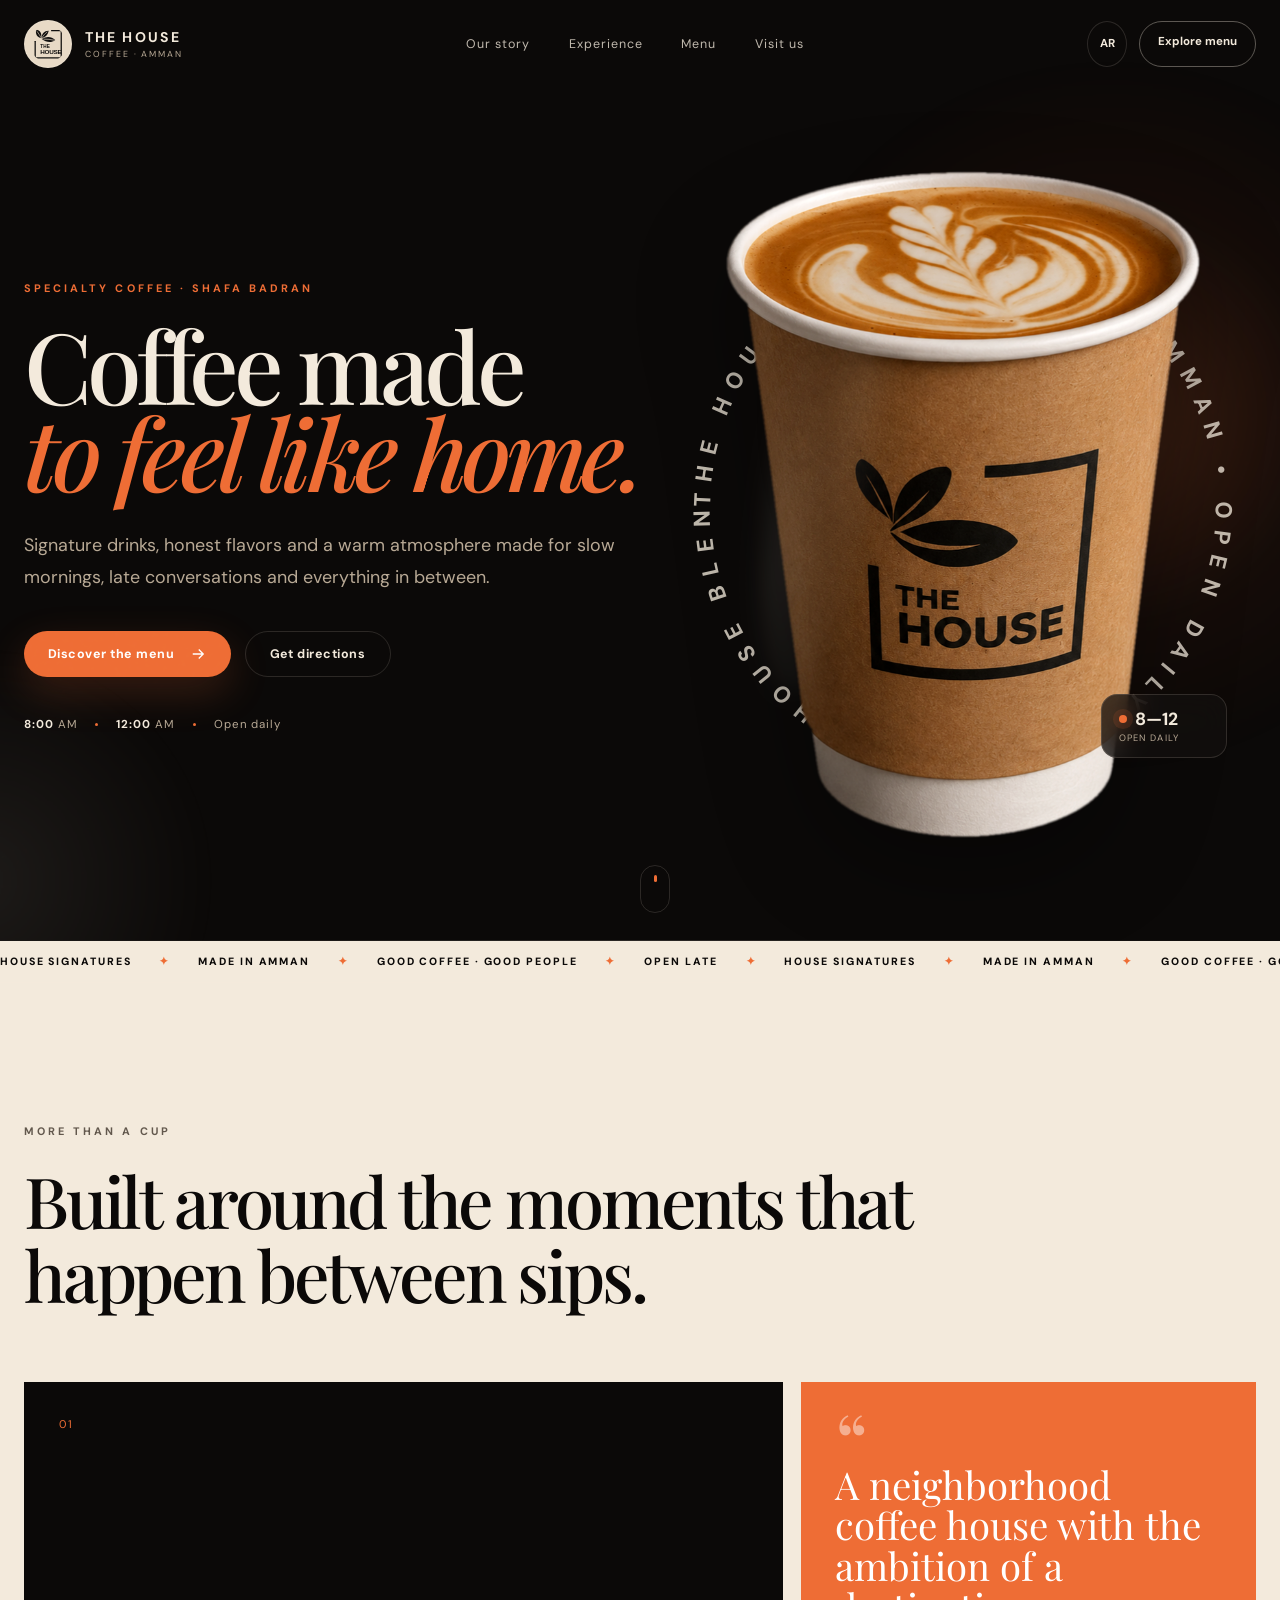
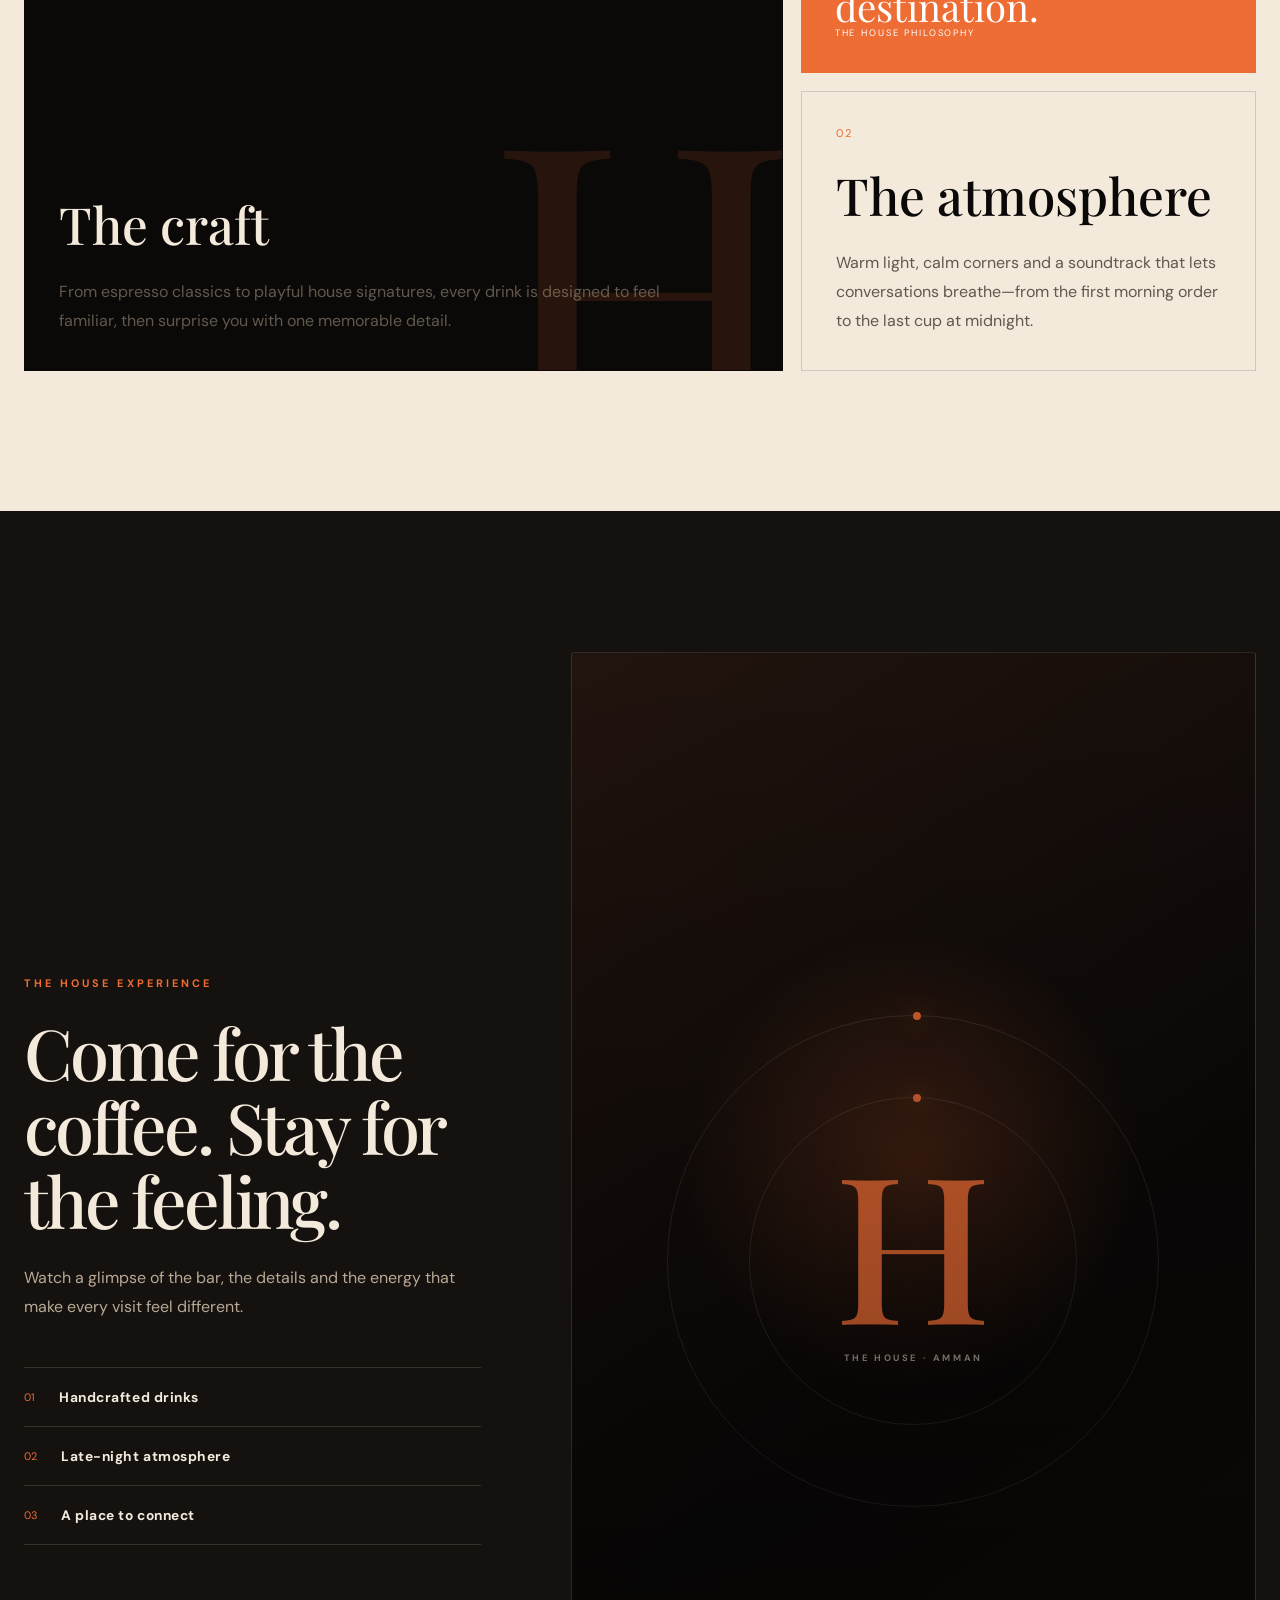
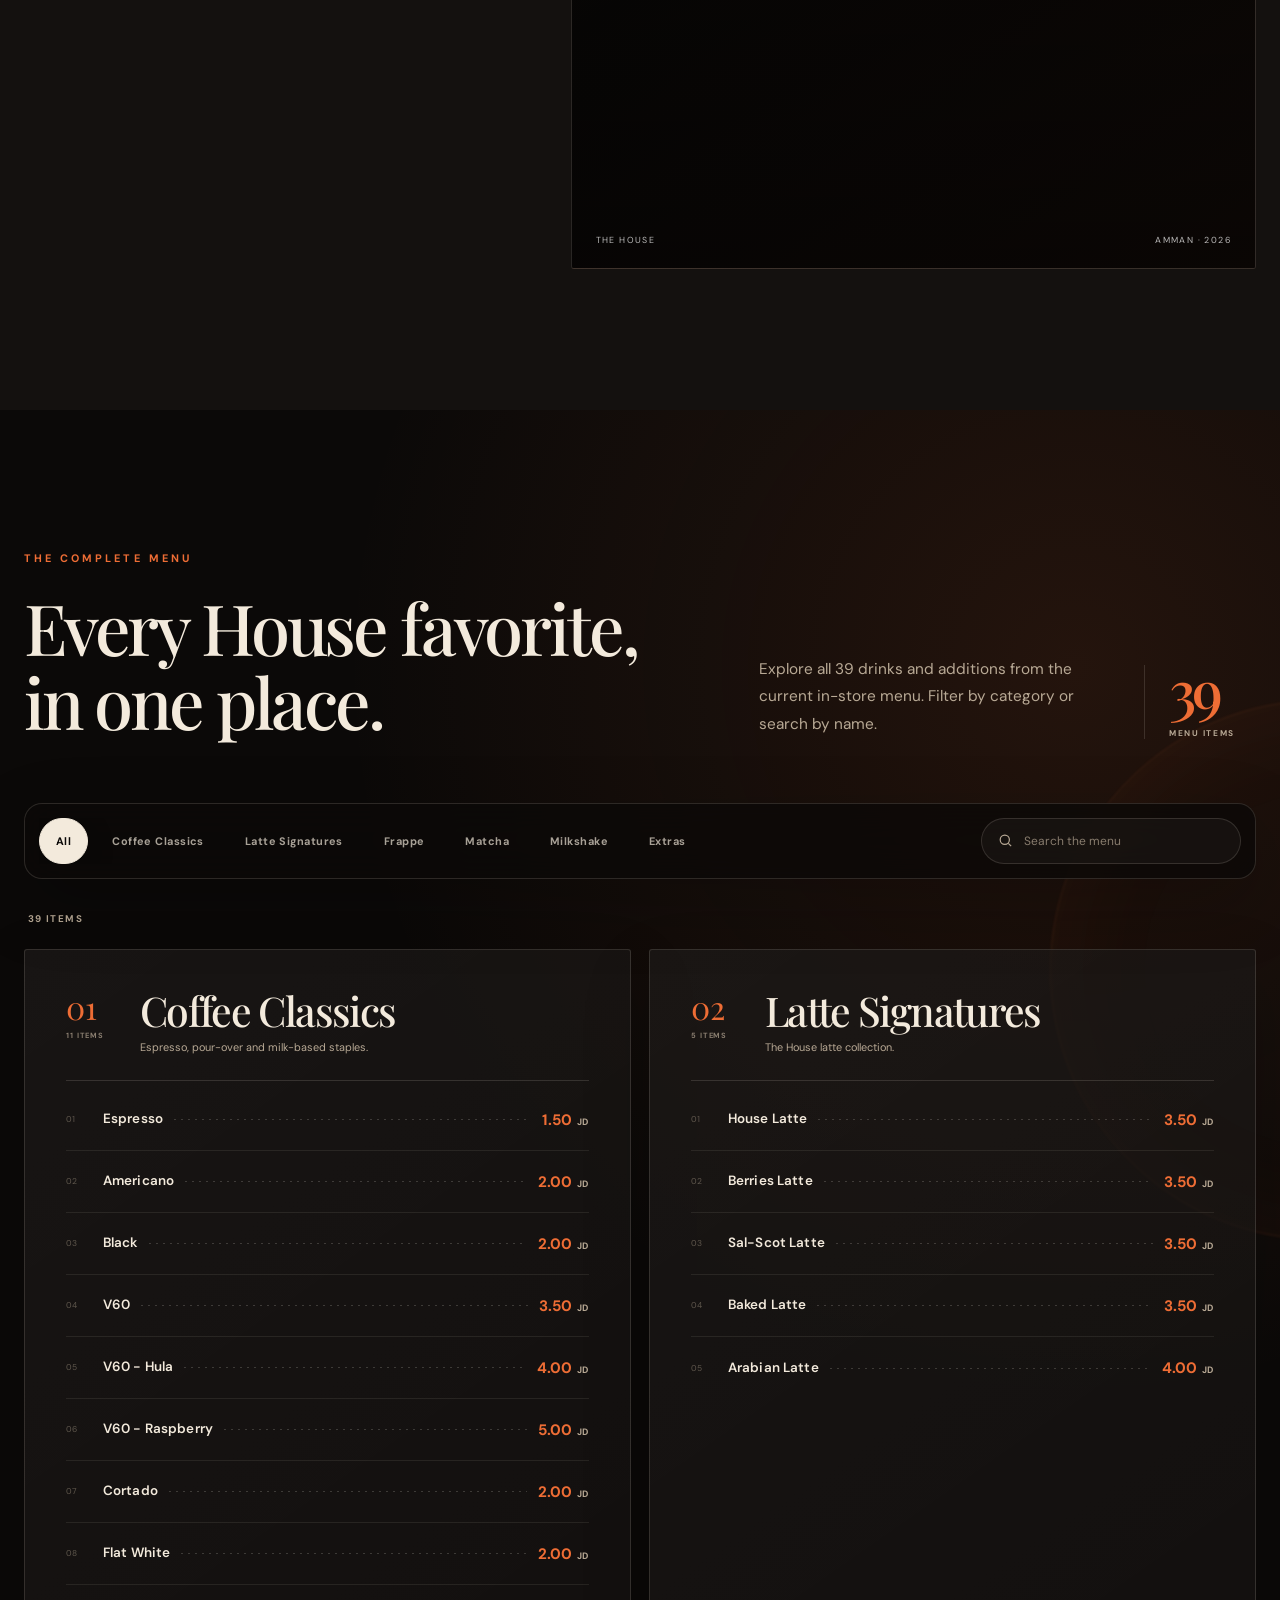
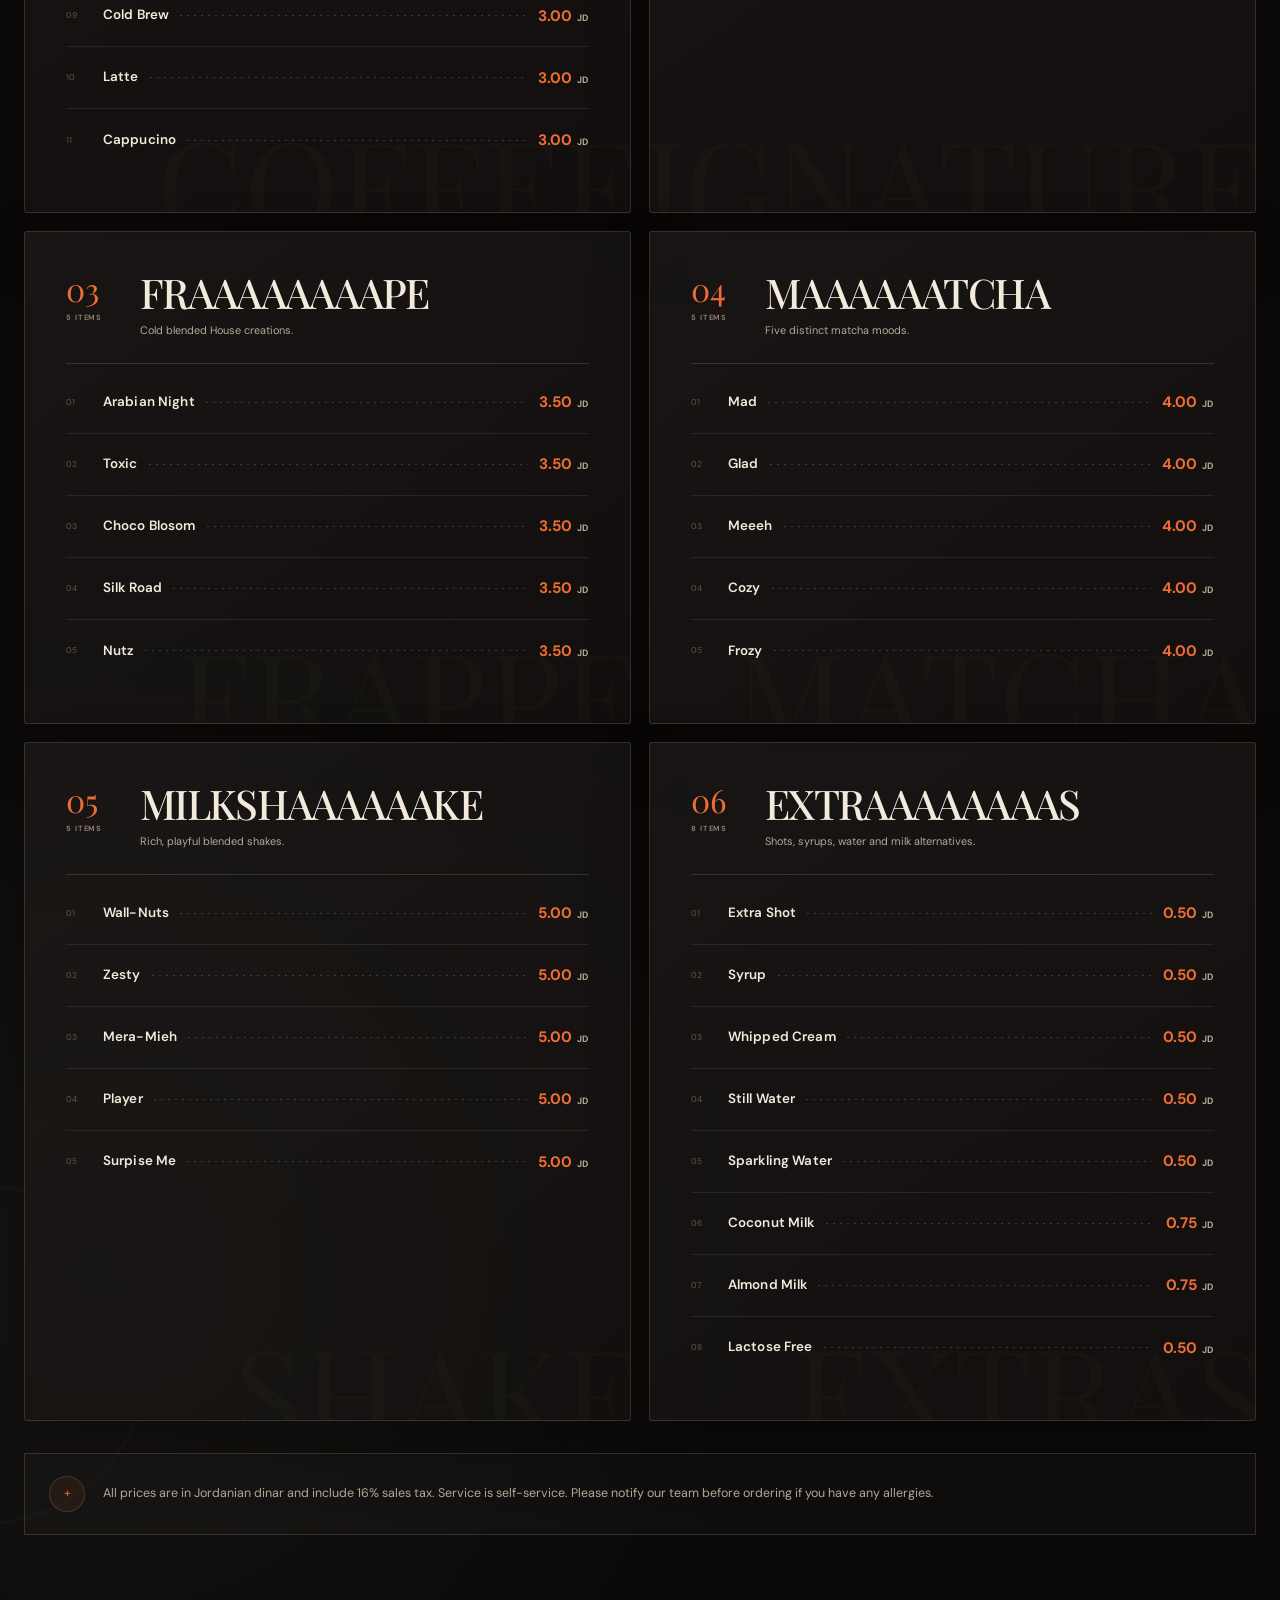
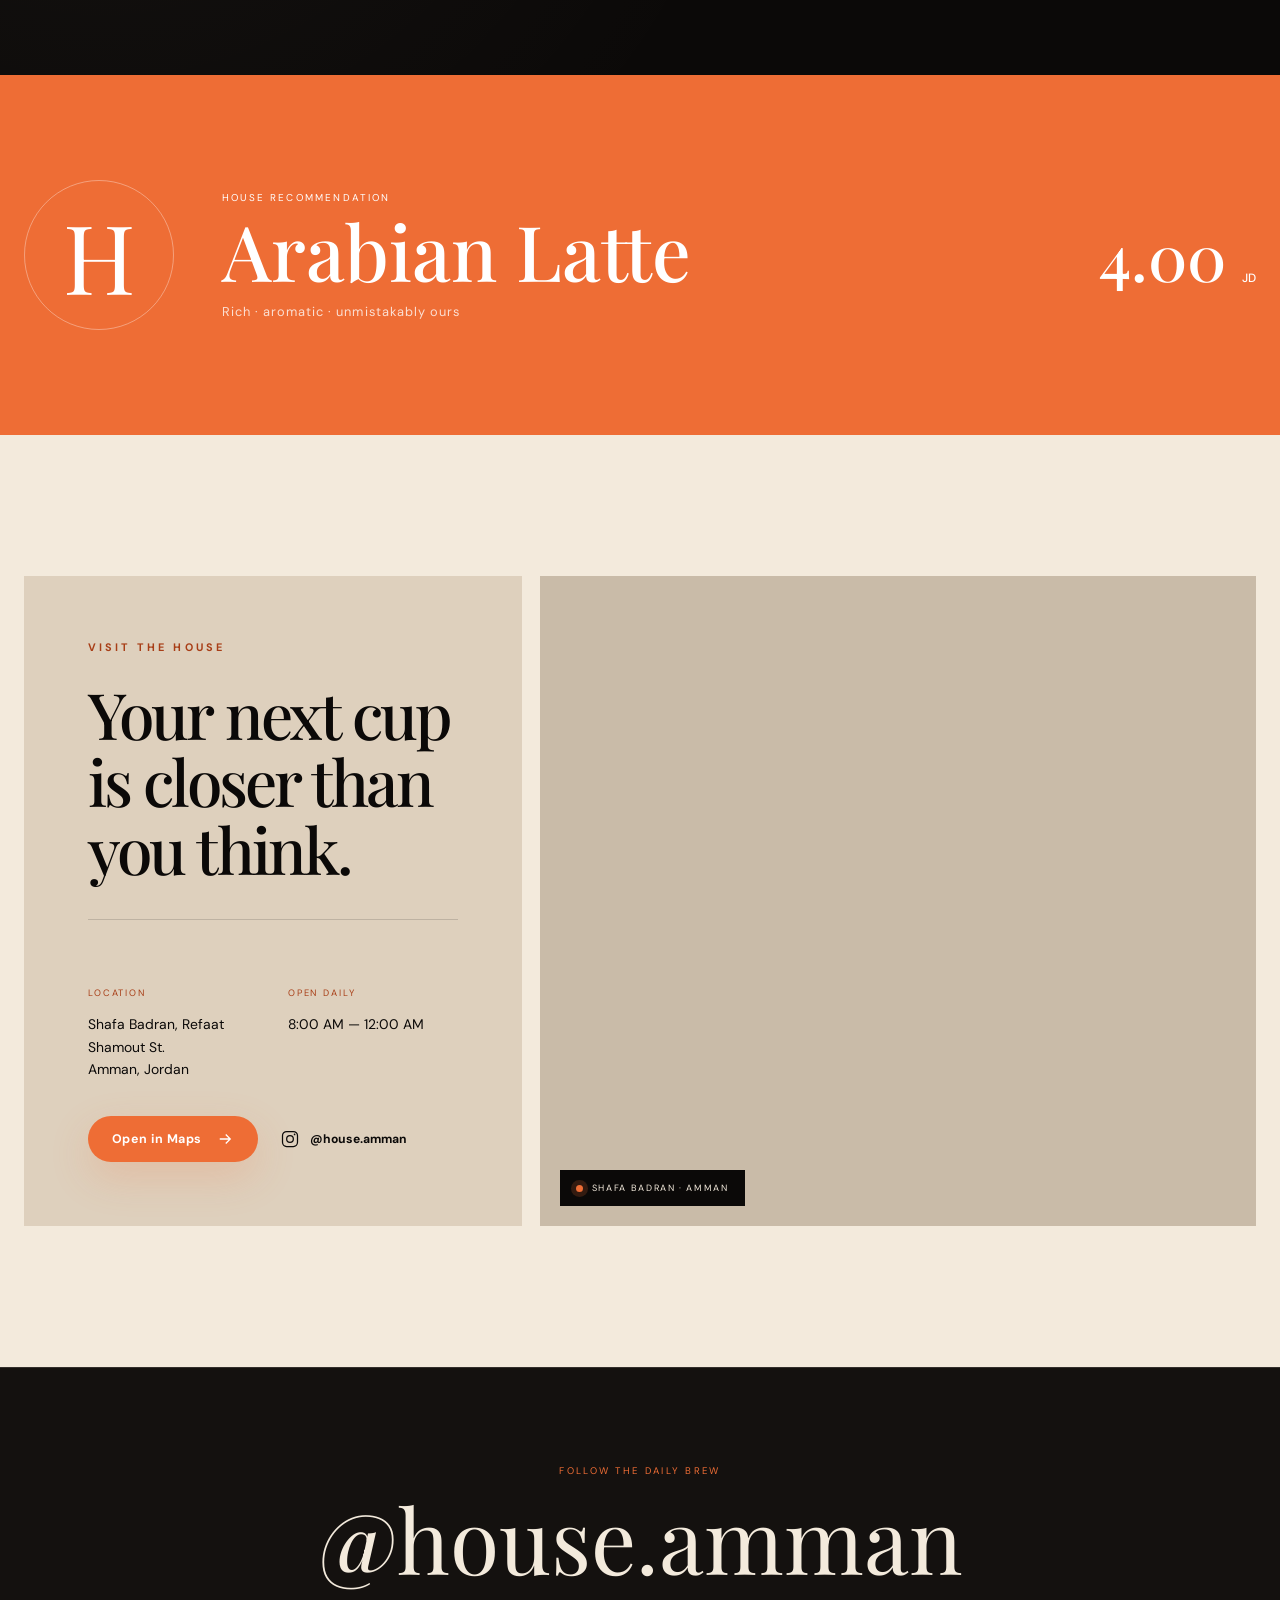
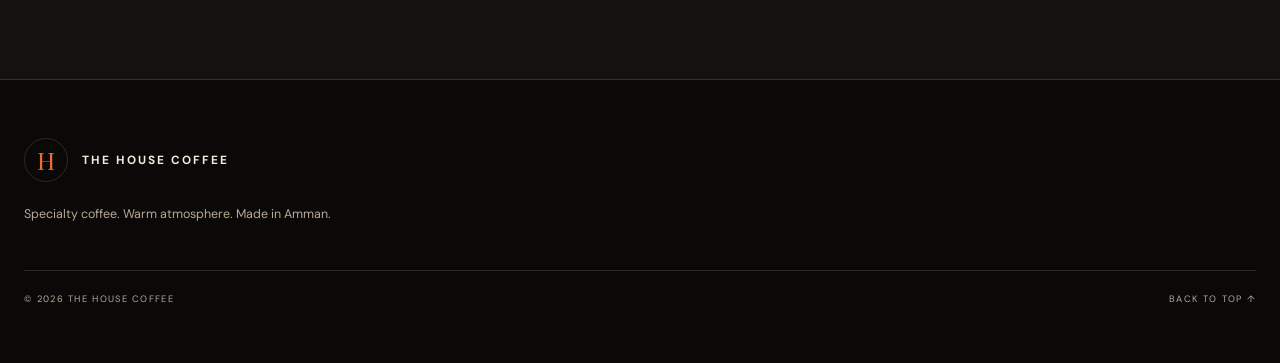
==== index.html @ 608b121e "Add files via upload" ====
<!doctype html>
<html lang="en" dir="ltr">
<head>
  <meta charset="utf-8" />
  <meta name="viewport" content="width=device-width, initial-scale=1, viewport-fit=cover" />
  <meta name="theme-color" content="#0b0908" />
  <meta name="description" content="The House Coffee — specialty coffee, signature drinks and a warm late-night atmosphere in Shafa Badran, Amman." />
  <meta property="og:title" content="The House Coffee | Amman" />
  <meta property="og:description" content="A specialty coffee experience built around taste, atmosphere and detail." />
  <meta property="og:type" content="restaurant" />
  <title>The House Coffee — Amman</title>

  <link rel="preconnect" href="https://fonts.googleapis.com" />
  <link rel="preconnect" href="https://fonts.gstatic.com" crossorigin />
  <link href="https://fonts.googleapis.com/css2?family=DM+Sans:wght@400;500;600;700&family=Playfair+Display:ital,wght@0,500;0,600;1,500&family=Tajawal:wght@400;500;700;800&display=swap" rel="stylesheet" />
  <link rel="stylesheet" href="style.css" />

  <script type="application/ld+json">
  {
    "@context": "https://schema.org",
    "@type": "CafeOrCoffeeShop",
    "name": "The House Coffee",
    "address": {
      "@type": "PostalAddress",
      "streetAddress": "Refaat Shamout St., Shafa Badran",
      "addressLocality": "Amman",
      "addressCountry": "JO"
    },
    "openingHours": "Mo-Su 08:00-00:00",
    "sameAs": ["https://www.instagram.com/house.amman/"]
  }
  </script>
</head>
<body>
  <a class="skip-link" href="#main-content" data-en="Skip to content" data-ar="انتقل إلى المحتوى">Skip to content</a>
  <div class="noise" aria-hidden="true"></div>
  <div class="cursor-glow" aria-hidden="true"></div>
  <div class="scroll-progress" aria-hidden="true"><span></span></div>

  <div class="preloader" aria-hidden="true">
    <div class="preloader-mark">H</div>
    <p>BREWING THE EXPERIENCE</p>
  </div>

  <header class="site-header" id="site-header">
    <a class="brand" href="#home" aria-label="The House Coffee home">
      <img src="assets/house-logo-clean.svg" alt="The House Coffee logo" width="52" height="52" />
      <span>
        <strong>THE HOUSE</strong>
        <small>COFFEE · AMMAN</small>
      </span>
    </a>

    <button class="menu-toggle" type="button" aria-label="Open navigation" aria-expanded="false">
      <span></span><span></span>
    </button>

    <nav class="site-nav" aria-label="Primary navigation">
      <a href="#story" data-en="Our story" data-ar="قصتنا">Our story</a>
      <a href="#experience" data-en="Experience" data-ar="الأجواء">Experience</a>
      <a href="#menu" data-en="Menu" data-ar="المنيو">Menu</a>
      <a href="#visit" data-en="Visit us" data-ar="زورونا">Visit us</a>
    </nav>

    <div class="header-actions">
      <button class="lang-toggle" type="button" aria-label="Switch language">AR</button>
      <a class="nav-cta" href="#menu" data-en="Explore menu" data-ar="استكشف المنيو">Explore menu</a>
    </div>
  </header>

  <main id="main-content">
    <section class="hero" id="home">
      <div class="hero-ambient hero-ambient-one"></div>
      <div class="hero-ambient hero-ambient-two"></div>

      <div class="hero-copy reveal">
        <p class="eyebrow" data-en="SPECIALTY COFFEE · SHAFA BADRAN" data-ar="قهوة مختصة · شفا بدران">SPECIALTY COFFEE · SHAFA BADRAN</p>
        <h1>
          <span data-en="Coffee made" data-ar="قهوة مصنوعة">Coffee made</span>
          <em data-en="to feel like home." data-ar="لتشعرك أنك في بيتك.">to feel like home.</em>
        </h1>
        <p class="hero-lead" data-en="Signature drinks, honest flavors and a warm atmosphere made for slow mornings, late conversations and everything in between." data-ar="مشروبات مميزة، نكهات صادقة وأجواء دافئة لصباح هادئ، وسهرات طويلة، وكل اللحظات بينهما.">
          Signature drinks, honest flavors and a warm atmosphere made for slow mornings, late conversations and everything in between.
        </p>
        <div class="hero-actions">
          <a class="button button-primary" href="#menu">
            <span data-en="Discover the menu" data-ar="اكتشف المنيو">Discover the menu</span>
            <svg viewBox="0 0 24 24" aria-hidden="true"><path d="M5 12h14M13 6l6 6-6 6"/></svg>
          </a>
          <a class="button button-ghost" href="#visit" data-en="Get directions" data-ar="اعرف الطريق">Get directions</a>
        </div>
        <div class="hero-meta">
          <span><b>8:00</b> AM</span>
          <i></i>
          <span><b>12:00</b> AM</span>
          <i></i>
          <span data-en="Open daily" data-ar="مفتوح يومياً">Open daily</span>
        </div>
      </div>

      <div class="hero-art reveal" aria-label="Animated realistic branded takeaway coffee cup">
        <div class="orbit-copy orbit-copy-outer" aria-hidden="true">
          <svg viewBox="0 0 100 100" role="presentation" focusable="false">
            <defs>
              <path id="heroOrbitOuterPath" d="M50,50 m-46,0 a46,46 0 1,1 92,0 a46,46 0 1,1 -92,0" />
            </defs>
            <text>
              <textPath href="#heroOrbitOuterPath" startOffset="0%">THE HOUSE • HOUSE BLEND • AMMAN • OPEN DAILY • THE HOUSE • HOUSE BLEND • AMMAN • OPEN DAILY • </textPath>
            </text>
          </svg>
        </div>
        <div class="orbit-copy orbit-copy-inner" aria-hidden="true">
          <svg viewBox="0 0 100 100" role="presentation" focusable="false">
            <defs>
              <path id="heroOrbitInnerPath" d="M50,50 m-34,0 a34,34 0 1,1 68,0 a34,34 0 1,1 -68,0" />
            </defs>
            <text>
              <textPath href="#heroOrbitInnerPath" startOffset="0%">SPECIALTY COFFEE • THE HOUSE • SHAFA BADRAN • SPECIALTY COFFEE • THE HOUSE • SHAFA BADRAN • </textPath>
            </text>
          </svg>
        </div>

        <div class="cup-stage" data-cup-stage>
          <div class="cup-float">
            <div class="cup-tilt">
              <div class="cup-photo-wrap">
                <img class="house-cup-photo" src="assets/hero-realistic-cup-transparent.png" alt="The House branded takeaway coffee cup with real latte art" width="738" height="1015" />
              </div>
              <span class="cup-glint" aria-hidden="true"></span>
            </div>
          </div>

          <div class="steam steam-one"></div>
          <div class="steam steam-two"></div>
          <div class="steam steam-three"></div>
        </div>

        <div class="rating-pill"><span>●</span><b>8—12</b><small data-en="OPEN DAILY" data-ar="مفتوح يومياً">OPEN DAILY</small></div>
      </div>

      <a class="scroll-cue" href="#story" aria-label="Scroll to our story"><span></span></a>
    </section>

    <section class="brand-strip" aria-label="Brand values">
      <div class="marquee">
        <span>HOUSE SIGNATURES</span><i>✦</i><span>MADE IN AMMAN</span><i>✦</i><span>GOOD COFFEE · GOOD PEOPLE</span><i>✦</i><span>OPEN LATE</span><i>✦</i>
        <span>HOUSE SIGNATURES</span><i>✦</i><span>MADE IN AMMAN</span><i>✦</i><span>GOOD COFFEE · GOOD PEOPLE</span><i>✦</i><span>OPEN LATE</span><i>✦</i>
      </div>
    </section>

    <section class="story section" id="story">
      <div class="section-heading reveal">
        <p class="eyebrow" data-en="MORE THAN A CUP" data-ar="أكثر من مجرد كوب">MORE THAN A CUP</p>
        <h2 data-en="Built around the moments that happen between sips." data-ar="مكان صُمم حول اللحظات التي تحدث بين رشفة وأخرى.">Built around the moments that happen between sips.</h2>
      </div>

      <div class="story-grid">
        <div class="story-card story-card-main reveal">
          <div class="card-number">01</div>
          <div>
            <h3 data-en="The craft" data-ar="الحِرفة">The craft</h3>
            <p data-en="From espresso classics to playful house signatures, every drink is designed to feel familiar, then surprise you with one memorable detail." data-ar="من كلاسيكيات الإسبريسو إلى مشروباتنا المميزة، صُمم كل كوب ليبدو مألوفاً ثم يفاجئك بتفصيل لا يُنسى.">From espresso classics to playful house signatures, every drink is designed to feel familiar, then surprise you with one memorable detail.</p>
          </div>
        </div>

        <div class="story-quote reveal">
          <span>“</span>
          <blockquote data-en="A neighborhood coffee house with the ambition of a destination." data-ar="مقهى الحي بروح مكان يستحق أن تقصده.">A neighborhood coffee house with the ambition of a destination.</blockquote>
          <small>THE HOUSE PHILOSOPHY</small>
        </div>

        <div class="story-card reveal">
          <div class="card-number">02</div>
          <div>
            <h3 data-en="The atmosphere" data-ar="الأجواء">The atmosphere</h3>
            <p data-en="Warm light, calm corners and a soundtrack that lets conversations breathe—from the first morning order to the last cup at midnight." data-ar="إضاءة دافئة، زوايا هادئة وموسيقى تترك مساحة للحديث، من أول طلب صباحاً حتى آخر كوب عند منتصف الليل.">Warm light, calm corners and a soundtrack that lets conversations breathe—from the first morning order to the last cup at midnight.</p>
          </div>
        </div>
      </div>
    </section>

    <section class="experience section" id="experience">
      <div class="experience-copy reveal">
        <p class="eyebrow" data-en="THE HOUSE EXPERIENCE" data-ar="تجربة ذا هاوس">THE HOUSE EXPERIENCE</p>
        <h2 data-en="Come for the coffee. Stay for the feeling." data-ar="تعال من أجل القهوة، وابقَ من أجل الشعور.">Come for the coffee. Stay for the feeling.</h2>
        <p data-en="Watch a glimpse of the bar, the details and the energy that make every visit feel different." data-ar="شاهد لمحة من البار والتفاصيل والطاقة التي تجعل كل زيارة مختلفة.">Watch a glimpse of the bar, the details and the energy that make every visit feel different.</p>
        <ul>
          <li><span>01</span><b data-en="Handcrafted drinks" data-ar="مشروبات محضّرة بعناية">Handcrafted drinks</b></li>
          <li><span>02</span><b data-en="Late-night atmosphere" data-ar="أجواء ليلية دافئة">Late-night atmosphere</b></li>
          <li><span>03</span><b data-en="A place to connect" data-ar="مكان للقاء والتواصل">A place to connect</b></li>
        </ul>
      </div>

      <div class="video-shell reveal">
        <div class="video-fallback" aria-hidden="true">
          <span class="fallback-ring fallback-ring-one"></span>
          <span class="fallback-ring fallback-ring-two"></span>
          <strong>H</strong>
          <small>THE HOUSE · AMMAN</small>
        </div>
        <video class="experience-video" muted loop playsinline preload="metadata" poster="assets/intro-poster.jpg">
          <source src="assets/intro.mp4" type="video/mp4" />
        </video>
        <button class="video-toggle" type="button" aria-label="Play atmosphere video">
          <span class="play-icon"></span>
          <small data-en="PLAY THE FILM" data-ar="شغّل الفيديو">PLAY THE FILM</small>
        </button>
        <div class="video-caption"><span>THE HOUSE</span><span>AMMAN · 2026</span></div>
      </div>
    </section>

    <section class="menu-section section" id="menu">
      <div class="menu-orb menu-orb-one" aria-hidden="true"></div>
      <div class="menu-orb menu-orb-two" aria-hidden="true"></div>

      <div class="menu-intro reveal">
        <div>
          <p class="eyebrow" data-en="THE COMPLETE MENU" data-ar="المنيو الكامل">THE COMPLETE MENU</p>
          <h2 data-en="Every House favorite, in one place." data-ar="كل مشروبات ذا هاوس في مكان واحد.">Every House favorite, in one place.</h2>
        </div>
        <div class="menu-intro-copy">
          <p data-en="Explore all 39 drinks and additions from the current in-store menu. Filter by category or search by name." data-ar="استكشف جميع المشروبات والإضافات الـ39 من المنيو الحالي داخل الكافيه. اختر التصنيف أو ابحث بالاسم.">Explore all 39 drinks and additions from the current in-store menu. Filter by category or search by name.</p>
          <div class="menu-stat" aria-label="39 menu items">
            <strong>39</strong>
            <span data-en="MENU ITEMS" data-ar="عنصراً في المنيو">MENU ITEMS</span>
          </div>
        </div>
      </div>

      <div class="menu-toolbar reveal">
        <div class="menu-tabs" role="tablist" aria-label="Menu categories">
          <button class="menu-tab active" type="button" data-category="all" role="tab" aria-selected="true" data-en="All" data-ar="الكل">All</button>
          <button class="menu-tab" type="button" data-category="coffee" role="tab" aria-selected="false" data-en="Coffee Classics" data-ar="كلاسيكيات القهوة">Coffee Classics</button>
          <button class="menu-tab" type="button" data-category="signature" role="tab" aria-selected="false" data-en="Latte Signatures" data-ar="لاتيه مميز">Latte Signatures</button>
          <button class="menu-tab" type="button" data-category="frappe" role="tab" aria-selected="false" data-en="Frappe" data-ar="فرابيه">Frappe</button>
          <button class="menu-tab" type="button" data-category="matcha" role="tab" aria-selected="false" data-en="Matcha" data-ar="ماتشا">Matcha</button>
          <button class="menu-tab" type="button" data-category="shake" role="tab" aria-selected="false" data-en="Milkshake" data-ar="ميلك شيك">Milkshake</button>
          <button class="menu-tab" type="button" data-category="extras" role="tab" aria-selected="false" data-en="Extras" data-ar="إضافات">Extras</button>
        </div>

        <label class="menu-search" for="menu-search-input">
          <svg viewBox="0 0 24 24" aria-hidden="true"><circle cx="11" cy="11" r="6.5"></circle><path d="m16 16 4 4"></path></svg>
          <input id="menu-search-input" type="search" autocomplete="off" spellcheck="false" data-placeholder-en="Search the menu" data-placeholder-ar="ابحث في المنيو" placeholder="Search the menu" />
        </label>
      </div>

      <div class="menu-results-meta reveal" aria-live="polite">
        <span id="menu-result-count">39 items</span>
        <button id="menu-clear" type="button" hidden data-en="Clear search" data-ar="مسح البحث">Clear search</button>
      </div>

      <div class="menu-list reveal" id="menu-list" aria-live="polite"></div>

      <div class="menu-note reveal">
        <span>+</span>
        <p data-en="All prices are in Jordanian dinar and include 16% sales tax. Service is self-service. Please notify our team before ordering if you have any allergies." data-ar="جميع الأسعار بالدينار الأردني وتشمل ضريبة مبيعات 16%. الخدمة ذاتية. يرجى إبلاغ فريقنا قبل الطلب في حال وجود أي حساسية.">All prices are in Jordanian dinar and include 16% sales tax. Service is self-service. Please notify our team before ordering if you have any allergies.</p>
      </div>
    </section>

    <section class="signature-banner">
      <div class="signature-mark">H</div>
      <div class="reveal">
        <p data-en="HOUSE RECOMMENDATION" data-ar="ترشيح ذا هاوس">HOUSE RECOMMENDATION</p>
        <h2>Arabian Latte</h2>
        <span data-en="Rich · aromatic · unmistakably ours" data-ar="غني · عطري · بطابعنا الخاص">Rich · aromatic · unmistakably ours</span>
      </div>
      <strong>4.00 <small>JD</small></strong>
    </section>

    <section class="visit section" id="visit">
      <div class="visit-panel reveal">
        <p class="eyebrow" data-en="VISIT THE HOUSE" data-ar="زوروا ذا هاوس">VISIT THE HOUSE</p>
        <h2 data-en="Your next cup is closer than you think." data-ar="كوبك القادم أقرب مما تتخيل.">Your next cup is closer than you think.</h2>

        <div class="visit-details">
          <div>
            <small data-en="LOCATION" data-ar="الموقع">LOCATION</small>
            <p>Shafa Badran, Refaat Shamout St.<br />Amman, Jordan</p>
          </div>
          <div>
            <small data-en="OPEN DAILY" data-ar="مفتوح يومياً">OPEN DAILY</small>
            <p>8:00 AM — 12:00 AM</p>
          </div>
        </div>

        <div class="visit-actions">
          <a class="button button-primary" href="https://www.google.com/maps/search/?api=1&query=32.0452162%2C35.923683" target="_blank" rel="noopener">
            <span data-en="Open in Maps" data-ar="افتح الخريطة">Open in Maps</span>
            <svg viewBox="0 0 24 24" aria-hidden="true"><path d="M5 12h14M13 6l6 6-6 6"/></svg>
          </a>
          <a class="social-link" href="https://www.instagram.com/house.amman/" target="_blank" rel="noopener" aria-label="The House Coffee on Instagram">
            <svg viewBox="0 0 24 24" aria-hidden="true"><rect x="3" y="3" width="18" height="18" rx="5"/><circle cx="12" cy="12" r="4"/><circle cx="17.5" cy="6.5" r="1" fill="currentColor" stroke="none"/></svg>
            @house.amman
          </a>
        </div>
      </div>

      <div class="map-shell reveal">
        <iframe title="The House Coffee location" loading="lazy" referrerpolicy="no-referrer-when-downgrade" src="https://www.google.com/maps?q=32.0452162,35.923683&z=16&output=embed"></iframe>
        <div class="map-label"><span></span> SHAFA BADRAN · AMMAN</div>
      </div>
    </section>

    <section class="instagram-section">
      <p data-en="FOLLOW THE DAILY BREW" data-ar="تابع تفاصيلنا اليومية">FOLLOW THE DAILY BREW</p>
      <a href="https://www.instagram.com/house.amman/" target="_blank" rel="noopener">@house.amman</a>
    </section>
  </main>

  <footer class="site-footer">
    <a class="footer-brand" href="#home"><span>H</span><strong>THE HOUSE COFFEE</strong></a>
    <p data-en="Specialty coffee. Warm atmosphere. Made in Amman." data-ar="قهوة مختصة. أجواء دافئة. صُنع في عمّان.">Specialty coffee. Warm atmosphere. Made in Amman.</p>
    <div>
      <span>© <span id="year"></span> THE HOUSE COFFEE</span>
      <a href="#home" data-en="BACK TO TOP ↑" data-ar="إلى الأعلى ↑">BACK TO TOP ↑</a>
    </div>
  </footer>

  <script src="script.js"></script>
</body>
</html>
---- style.css ----
:root {
  --ink: #0b0908;
  --ink-soft: #14110f;
  --cream: #f3eadc;
  --paper: #e8dac6;
  --muted: #b8a995;
  --orange: #ee6d35;
  --orange-deep: #a83e17;
  --line: rgba(243, 234, 220, .14);
  --max: 1240px;
  --header-h: 88px;
  --ease: cubic-bezier(.2, .8, .2, 1);
}

* { box-sizing: border-box; margin: 0; padding: 0; }
html { scroll-behavior: smooth; scroll-padding-top: 90px; }
body {
  background: var(--ink);
  color: var(--cream);
  font-family: "DM Sans", Arial, sans-serif;
  min-width: 320px;
  overflow-x: hidden;
}
body.is-arabic { font-family: "Tajawal", Arial, sans-serif; }
body.nav-open { overflow: hidden; }
button, a { font: inherit; }
a { color: inherit; text-decoration: none; }
button { color: inherit; }
img, svg, video, iframe { display: block; max-width: 100%; }
::selection { background: var(--orange); color: #fff; }

.noise {
  position: fixed; inset: 0; z-index: 10000; pointer-events: none; opacity: .045; mix-blend-mode: soft-light;
  background-image: url("data:image/svg+xml,%3Csvg viewBox='0 0 180 180' xmlns='http://www.w3.org/2000/svg'%3E%3Cfilter id='n'%3E%3CfeTurbulence type='fractalNoise' baseFrequency='.85' numOctaves='4' stitchTiles='stitch'/%3E%3C/filter%3E%3Crect width='100%25' height='100%25' filter='url(%23n)' opacity='.5'/%3E%3C/svg%3E");
}
.cursor-glow {
  position: fixed; width: 360px; height: 360px; border-radius: 50%; pointer-events: none; z-index: 0;
  background: radial-gradient(circle, rgba(238,109,53,.12), transparent 68%); transform: translate(-50%,-50%); opacity: 0;
  transition: opacity .35s ease;
}
.scroll-progress { position: fixed; top: 0; left: 0; right: 0; height: 2px; z-index: 2000; }
.scroll-progress span { display: block; width: 0; height: 100%; background: var(--orange); }

.preloader {
  position: fixed; inset: 0; z-index: 9999; background: var(--ink); display: grid; place-content: center; text-align: center;
  transition: opacity .7s var(--ease), visibility .7s var(--ease);
}
.preloader.hide { opacity: 0; visibility: hidden; }
.preloader-mark {
  width: 84px; height: 84px; border: 1px solid var(--orange); border-radius: 50%; display: grid; place-items: center; margin: auto;
  font-family: "Playfair Display", serif; font-size: 3.2rem; color: var(--orange); animation: pulse 1.1s ease-in-out infinite alternate;
}
.preloader p { margin-top: 20px; font-size: .66rem; letter-spacing: .34em; color: var(--muted); }
@keyframes pulse { to { transform: scale(1.08); box-shadow: 0 0 50px rgba(238,109,53,.18); } }

.site-header {
  position: fixed; top: 0; left: 0; right: 0; z-index: 1000; height: var(--header-h); padding: 0 max(24px, calc((100vw - var(--max)) / 2));
  display: grid; grid-template-columns: auto 1fr auto; align-items: center; gap: 40px; border-bottom: 1px solid transparent;
  transition: background .35s ease, border-color .35s ease, height .35s ease;
}
.site-header.scrolled { background: rgba(11,9,8,.86); backdrop-filter: blur(18px); border-color: var(--line); height: 76px; }
.brand { display: inline-flex; align-items: center; gap: 13px; position: relative; z-index: 2; }
.brand img { width: 48px; height: 48px; object-fit: cover; border-radius: 50%; border: 1px solid rgba(243,234,220,.22); }
.brand span { display: flex; flex-direction: column; gap: 2px; }
.brand strong { font-size: .88rem; letter-spacing: .15em; }
.brand small { color: var(--muted); font-size: .55rem; letter-spacing: .22em; }
.site-nav { display: flex; justify-content: center; gap: clamp(22px, 3vw, 42px); }
.site-nav a { position: relative; font-size: .78rem; letter-spacing: .08em; color: rgba(243,234,220,.78); transition: color .25s ease; }
.site-nav a::after { content:""; position:absolute; left:0; right:100%; bottom:-9px; height:1px; background:var(--orange); transition:right .35s var(--ease); }
.site-nav a:hover { color: var(--cream); }
.site-nav a:hover::after { right: 0; }
.header-actions { display: flex; align-items: center; gap: 12px; }
.lang-toggle, .menu-toggle { border: 0; background: transparent; cursor: pointer; }
.lang-toggle { width: 40px; height: 40px; border: 1px solid var(--line); border-radius: 50%; font-size: .72rem; font-weight: 700; }
.nav-cta { padding: 12px 18px; border: 1px solid rgba(243,234,220,.35); border-radius: 999px; font-size: .72rem; font-weight: 700; transition: .3s ease; }
.nav-cta:hover { background: var(--cream); color: var(--ink); }
.menu-toggle { display: none; width: 44px; height: 44px; position: relative; z-index: 2; }
.menu-toggle span { position: absolute; width: 24px; height: 1px; background: var(--cream); left: 10px; transition: .3s ease; }
.menu-toggle span:first-child { top: 18px; }
.menu-toggle span:last-child { top: 26px; }
.menu-toggle.active span:first-child { transform: translateY(4px) rotate(45deg); }
.menu-toggle.active span:last-child { transform: translateY(-4px) rotate(-45deg); }

.hero {
  min-height: 100svh; position: relative; display: grid; grid-template-columns: 1.05fr .95fr; align-items: center;
  max-width: 1600px; margin: 0 auto; padding: calc(var(--header-h) + 70px) max(24px, calc((100vw - var(--max)) / 2)) 86px; overflow: hidden;
}
.hero::after { content:""; position:absolute; left:0; right:0; bottom:0; height:1px; background:linear-gradient(90deg,transparent,var(--line),transparent); }
.hero-ambient { position: absolute; border-radius: 50%; filter: blur(2px); pointer-events: none; }
.hero-ambient-one { width: 720px; height: 720px; right: -190px; top: 55px; background: radial-gradient(circle, rgba(238,109,53,.23), rgba(119,42,13,.09) 42%, transparent 70%); }
.hero-ambient-two { width: 480px; height: 480px; left: -260px; bottom: -180px; background: radial-gradient(circle, rgba(243,234,220,.08), transparent 70%); }
.hero-copy { position: relative; z-index: 2; max-width: 720px; }
.eyebrow { color: var(--orange); font-size: .68rem; font-weight: 700; letter-spacing: .28em; margin-bottom: 26px; }
.hero h1 { font-family: "Playfair Display", serif; font-size: clamp(4.1rem, 7.7vw, 8rem); font-weight: 500; line-height: .88; letter-spacing: -.055em; max-width: 870px; }
.hero h1 span, .hero h1 em { display: block; }
.hero h1 em { color: var(--orange); font-weight: 500; }
.hero-lead { max-width: 610px; margin-top: 34px; color: var(--muted); font-size: clamp(1rem, 1.4vw, 1.12rem); line-height: 1.8; }
.hero-actions { display: flex; gap: 14px; flex-wrap: wrap; margin-top: 38px; }
.button { display: inline-flex; align-items: center; justify-content: center; gap: 14px; min-height: 52px; padding: 0 24px; border-radius: 999px; font-size: .78rem; font-weight: 700; letter-spacing: .04em; transition: transform .3s var(--ease), background .3s ease, color .3s ease; }
.button svg { width: 18px; fill: none; stroke: currentColor; stroke-width: 1.7; }
.button:hover { transform: translateY(-3px); }
.button-primary { background: var(--orange); color: #fff; box-shadow: 0 15px 42px rgba(238,109,53,.2); }
.button-primary:hover { background: #ff7d42; }
.button-ghost { border: 1px solid var(--line); color: var(--cream); }
.button-ghost:hover { border-color: rgba(243,234,220,.42); background: rgba(255,255,255,.04); }
.hero-meta { display: flex; align-items: center; gap: 18px; margin-top: 40px; color: var(--muted); font-size: .72rem; letter-spacing: .08em; }
.hero-meta b { color: var(--cream); }
.hero-meta i { width: 3px; height: 3px; background: var(--orange); border-radius: 50%; }

.hero-art { min-height: 650px; position: relative; display: grid; place-items: center; z-index: 1; }
.cup-stage { width: min(46vw, 560px); aspect-ratio: 1; position: relative; display: grid; place-items: center; }
.cup { width: 100%; position: relative; z-index: 2; animation: float 6s ease-in-out infinite; }
@keyframes float { 50% { transform: translateY(-18px) rotate(1.5deg); } }
.orbit { position: absolute; border: 1px solid rgba(243,234,220,.12); border-radius: 50%; display: grid; place-items: center; }
.orbit::before { content:""; width:8px; height:8px; background:var(--orange); border-radius:50%; position:absolute; top:-4px; }
.orbit span { position:absolute; top:-28px; background:var(--ink); padding:4px 10px; color:var(--muted); font-size:.54rem; letter-spacing:.22em; }
.orbit-one { width: 88%; height: 88%; animation: spin 22s linear infinite; }
.orbit-two { width: 65%; height: 65%; animation: spin 17s linear infinite reverse; }

.orbit-copy {
  position: absolute;
  inset: 0;
  display: grid;
  place-items: center;
  pointer-events: none;
}

.orbit-copy svg {
  width: 100%;
  height: 100%;
  overflow: visible;
}

.orbit-copy text {
  fill: rgba(243, 234, 220, .62);
  font-family: "DM Sans", Arial, sans-serif;
  font-size: 4.2px;
  font-weight: 700;
  letter-spacing: 1.85px;
  text-transform: uppercase;
}

.orbit-copy-outer svg {
  width: 94%;
  height: 94%;
  animation: spin 30s linear infinite;
}

.orbit-copy-inner svg {
  width: 71%;
  height: 71%;
  animation: spin 24s linear infinite reverse;
}

.orbit-copy-inner text {
  fill: rgba(243, 234, 220, .34);
  font-size: 4px;
  letter-spacing: 1.4px;
}
@keyframes spin { to { transform: rotate(360deg); } }
.steam { position:absolute; width:48px; height:190px; top:13%; border-left:2px solid rgba(243,234,220,.28); border-radius:50%; filter:blur(1px); opacity:0; animation:steam 4s ease-in-out infinite; }
.steam-one { left:41%; }
.steam-two { left:50%; animation-delay:1.1s; height:160px; }
.steam-three { left:58%; animation-delay:2.2s; height:180px; }
@keyframes steam { 0%{opacity:0; transform:translateY(20px) scaleX(.8)} 35%{opacity:.65} 100%{opacity:0; transform:translateY(-90px) scaleX(1.4)} }
.rating-pill { position:absolute; right:5%; bottom:14%; display:grid; grid-template-columns:auto auto; gap:2px 8px; align-items:center; padding:13px 17px; border:1px solid var(--line); border-radius:16px; background:rgba(20,17,15,.74); backdrop-filter:blur(14px); }
.rating-pill span { color:#ffc36b; }
.rating-pill b { font-size:1.1rem; }
.rating-pill small { grid-column:1/-1; color:var(--muted); font-size:.58rem; letter-spacing:.12em; }
.scroll-cue { position:absolute; left:50%; bottom:28px; width:30px; height:48px; border:1px solid var(--line); border-radius:999px; display:flex; justify-content:center; padding-top:9px; }
.scroll-cue span { width:3px; height:7px; background:var(--orange); border-radius:3px; animation:scrollCue 1.8s ease infinite; }
@keyframes scrollCue { 70% { transform:translateY(18px); opacity:0; } 71% { transform:translateY(0); opacity:0; } 100% { opacity:1; } }

.brand-strip { overflow:hidden; border-bottom:1px solid var(--line); background:var(--cream); color:var(--ink); padding:14px 0; }
.marquee { display:flex; align-items:center; gap:28px; width:max-content; animation:marquee 24s linear infinite; font-size:.66rem; font-weight:800; letter-spacing:.18em; }
.marquee i { color:var(--orange); font-style:normal; }
@keyframes marquee { to { transform:translateX(-50%); } }

.section { padding: clamp(90px, 11vw, 160px) max(24px, calc((100vw - var(--max)) / 2)); }
.section-heading { max-width: 920px; }
.section h2 { font-family:"Playfair Display",serif; font-weight:500; font-size:clamp(2.8rem,5.5vw,5.6rem); line-height:1.05; letter-spacing:-.045em; }
.story { background:var(--cream); color:var(--ink); }
.story .eyebrow { color:var(--orange-deep); }
.story-grid { margin-top:70px; display:grid; grid-template-columns:1.25fr .75fr; gap:18px; }
.story-card { min-height:280px; padding:34px; border:1px solid rgba(11,9,8,.15); display:flex; flex-direction:column; justify-content:space-between; }
.story-card-main { grid-row:span 2; min-height:580px; background:var(--ink); color:var(--cream); position:relative; overflow:hidden; }
.story-card-main::after { content:"H"; position:absolute; right:-20px; bottom:-110px; color:rgba(238,109,53,.12); font-family:"Playfair Display",serif; font-size:26rem; line-height:1; }
.card-number { font-size:.7rem; letter-spacing:.18em; color:var(--orange); }
.story-card h3 { font-family:"Playfair Display",serif; font-size:clamp(2rem,4vw,4rem); font-weight:500; margin-bottom:20px; }
.story-card p { color:var(--muted); max-width:610px; line-height:1.8; }
.story:not(.story-card-main) p { color:#62584d; }
.story-quote { min-height:280px; padding:34px; background:var(--orange); color:#fff; display:flex; flex-direction:column; justify-content:space-between; }
.story-quote > span { font-family:"Playfair Display",serif; font-size:5rem; line-height:.6; opacity:.45; }
.story-quote blockquote { font-family:"Playfair Display",serif; font-size:clamp(1.8rem,3vw,3.2rem); line-height:1.06; }
.story-quote small { font-size:.58rem; letter-spacing:.2em; }

.experience { display:grid; grid-template-columns:.8fr 1.2fr; gap:clamp(40px,7vw,100px); align-items:center; background:var(--ink-soft); }
.experience-copy > p:not(.eyebrow) { margin-top:26px; color:var(--muted); line-height:1.8; max-width:520px; }
.experience-copy ul { list-style:none; margin-top:46px; border-top:1px solid var(--line); }
.experience-copy li { display:flex; gap:24px; align-items:center; padding:20px 0; border-bottom:1px solid var(--line); }
.experience-copy li span { color:var(--orange); font-size:.68rem; }
.experience-copy li b { font-size:.86rem; letter-spacing:.04em; }
.video-shell { min-height:660px; position:relative; overflow:hidden; border-radius:3px; background:linear-gradient(135deg,#20150f,#070606); border:1px solid var(--line); }
.video-shell::before { content:""; position:absolute; inset:0; z-index:1; background:linear-gradient(180deg,rgba(0,0,0,.06),rgba(0,0,0,.56)); pointer-events:none; }

.video-fallback {
  position: absolute;
  inset: 0;
  z-index: 0;
  display: grid;
  place-content: center;
  place-items: center;
  overflow: hidden;
  background:
    radial-gradient(circle at 50% 42%, rgba(238,109,53,.24), transparent 29%),
    linear-gradient(145deg, #24150f 0%, #0b0908 58%, #160d09 100%);
}
.video-fallback::before {
  content: "";
  position: absolute;
  inset: 0;
  background: linear-gradient(115deg, transparent 28%, rgba(255,255,255,.045) 45%, transparent 61%);
  transform: translateX(-100%);
  animation: fallbackSweep 5.8s var(--ease) infinite;
}
.video-fallback strong {
  position: relative;
  z-index: 2;
  font-family: "Playfair Display", serif;
  font-size: clamp(7rem, 16vw, 13rem);
  font-weight: 500;
  line-height: .8;
  color: var(--orange);
  text-shadow: 0 25px 60px rgba(0,0,0,.32);
  animation: fallbackFloat 5s ease-in-out infinite;
}
.video-fallback small {
  position: relative;
  z-index: 2;
  margin-top: 30px;
  color: rgba(243,234,220,.7);
  font-size: .58rem;
  font-weight: 700;
  letter-spacing: .28em;
}
.fallback-ring {
  position: absolute;
  left: 50%;
  top: 50%;
  border: 1px solid rgba(243,234,220,.12);
  border-radius: 50%;
  transform: translate(-50%,-50%);
}
.fallback-ring::after {
  content: "";
  position: absolute;
  top: -4px;
  left: 50%;
  width: 8px;
  height: 8px;
  border-radius: 50%;
  background: var(--orange);
  box-shadow: 0 0 24px rgba(238,109,53,.72);
}
.fallback-ring-one { width: 72%; aspect-ratio: 1; animation: fallbackSpin 19s linear infinite; }
.fallback-ring-two { width: 48%; aspect-ratio: 1; animation: fallbackSpin 13s linear infinite reverse; }
.video-shell.video-ready .video-fallback { opacity: 0; visibility: hidden; transition: opacity .6s ease, visibility .6s ease; }
.video-shell.video-ready .experience-video { opacity: .72; }
.video-shell:not(.video-ready) .experience-video { opacity: 0; }
.video-shell.video-unavailable .video-toggle { display: none; }
@keyframes fallbackSweep { 0%, 22% { transform: translateX(-115%); } 65%, 100% { transform: translateX(115%); } }
@keyframes fallbackFloat { 0%,100% { transform: translateY(0); } 50% { transform: translateY(-10px); } }
@keyframes fallbackSpin { from { transform: translate(-50%,-50%) rotate(0); } to { transform: translate(-50%,-50%) rotate(360deg); } }
.experience-video { width:100%; height:100%; min-height:660px; object-fit:cover; opacity:.72; }
.video-toggle { position:absolute; z-index:2; inset:0; margin:auto; width:140px; height:140px; border-radius:50%; border:1px solid rgba(255,255,255,.5); background:rgba(11,9,8,.24); backdrop-filter:blur(10px); display:grid; place-content:center; gap:11px; cursor:pointer; transition:.35s var(--ease); }
.video-toggle:hover { transform:scale(1.07); background:rgba(238,109,53,.82); border-color:transparent; }
.play-icon { margin:auto; width:0; height:0; border-top:9px solid transparent; border-bottom:9px solid transparent; border-left:14px solid #fff; transform:translateX(2px); }
.video-toggle small { font-size:.55rem; letter-spacing:.18em; }
.video-shell.playing .video-toggle { opacity:0; pointer-events:none; }
.video-caption { position:absolute; left:24px; right:24px; bottom:22px; z-index:2; display:flex; justify-content:space-between; font-size:.55rem; letter-spacing:.16em; color:rgba(255,255,255,.72); }

.menu-section { background:var(--ink); }
.menu-intro { display:grid; grid-template-columns:1.2fr .8fr; gap:40px; align-items:end; }
.menu-intro > p { color:var(--muted); line-height:1.8; max-width:510px; justify-self:end; }
.menu-tabs { display:flex; gap:8px; flex-wrap:wrap; margin-top:58px; padding-bottom:26px; border-bottom:1px solid var(--line); }
.menu-tab { border:1px solid var(--line); background:transparent; padding:11px 18px; border-radius:999px; cursor:pointer; font-size:.72rem; transition:.25s ease; }
.menu-tab:hover, .menu-tab.active { background:var(--cream); color:var(--ink); border-color:var(--cream); }
.menu-list { display:grid; grid-template-columns:repeat(2,minmax(0,1fr)); column-gap:64px; margin-top:24px; }
.menu-item-card { display:grid; grid-template-columns:1fr auto; gap:16px; align-items:start; padding:27px 0; border-bottom:1px solid var(--line); animation:itemIn .42s var(--ease) both; }
@keyframes itemIn { from { opacity:0; transform:translateY(12px); } }
.menu-item-card h3 { font-family:"Playfair Display",serif; font-size:1.55rem; font-weight:500; }
.menu-item-card p { margin-top:7px; color:var(--muted); font-size:.73rem; line-height:1.55; }
.menu-item-card strong { color:var(--orange); font-size:.95rem; }
.menu-item-card strong small { color:var(--muted); font-size:.58rem; }
.menu-badge { display:inline-block; margin-left:8px; color:var(--orange); font-family:"DM Sans",sans-serif; font-size:.47rem; letter-spacing:.12em; vertical-align:middle; }
.menu-note { margin-top:42px; display:flex; gap:18px; align-items:center; max-width:700px; color:var(--muted); font-size:.78rem; line-height:1.65; }
.menu-note > span { width:36px; height:36px; flex:0 0 auto; border:1px solid var(--line); border-radius:50%; display:grid; place-items:center; color:var(--orange); }

.signature-banner { min-height:360px; padding:68px max(24px,calc((100vw - var(--max))/2)); display:grid; grid-template-columns:auto 1fr auto; align-items:center; gap:48px; background:var(--orange); color:#fff; overflow:hidden; }
.signature-mark { width:150px; height:150px; display:grid; place-items:center; border:1px solid rgba(255,255,255,.35); border-radius:50%; font-family:"Playfair Display",serif; font-size:6rem; }
.signature-banner p { font-size:.62rem; letter-spacing:.22em; margin-bottom:12px; }
.signature-banner h2 { font-family:"Playfair Display",serif; font-size:clamp(3.2rem,6vw,6.7rem); font-weight:500; line-height:.9; }
.signature-banner span { display:block; margin-top:18px; color:rgba(255,255,255,.78); font-size:.8rem; letter-spacing:.08em; }
.signature-banner > strong { font-family:"Playfair Display",serif; font-size:4rem; font-weight:500; white-space:nowrap; }
.signature-banner > strong small { font-family:"DM Sans",sans-serif; font-size:.75rem; }

.visit { display:grid; grid-template-columns:.82fr 1.18fr; gap:18px; background:var(--cream); color:var(--ink); }
.visit .eyebrow { color:var(--orange-deep); }
.visit-panel { padding:clamp(36px,5vw,72px); background:#ded0bd; min-height:650px; display:flex; flex-direction:column; }
.visit-panel h2 { font-size:clamp(2.8rem,5vw,5.2rem); }
.visit-details { margin-top:auto; display:grid; grid-template-columns:1fr 1fr; gap:30px; padding-top:60px; border-top:1px solid rgba(11,9,8,.15); }
.visit-details small { font-size:.58rem; letter-spacing:.2em; color:var(--orange-deep); }
.visit-details p { margin-top:12px; line-height:1.6; font-size:.87rem; }
.visit-actions { display:flex; align-items:center; gap:22px; flex-wrap:wrap; margin-top:36px; }
.social-link { display:inline-flex; align-items:center; gap:10px; font-size:.76rem; font-weight:700; }
.social-link svg { width:20px; fill:none; stroke:currentColor; stroke-width:1.5; }
.map-shell { min-height:650px; position:relative; overflow:hidden; background:#c9bba8; }
.map-shell iframe { width:100%; height:100%; min-height:650px; border:0; filter:grayscale(1) contrast(.92) sepia(.15); }
.map-label { position:absolute; left:20px; bottom:20px; padding:12px 16px; background:var(--ink); color:var(--cream); font-size:.57rem; letter-spacing:.18em; display:flex; gap:9px; align-items:center; }
.map-label span { width:7px; height:7px; border-radius:50%; background:var(--orange); box-shadow:0 0 0 5px rgba(238,109,53,.18); }

.instagram-section { text-align:center; padding:96px 24px; border-top:1px solid var(--line); border-bottom:1px solid var(--line); background:var(--ink-soft); }
.instagram-section p { color:var(--orange); font-size:.6rem; letter-spacing:.24em; }
.instagram-section a { display:inline-block; margin-top:16px; font-family:"Playfair Display",serif; font-size:clamp(3rem,7vw,7rem); line-height:1; transition:.3s ease; }
.instagram-section a:hover { color:var(--orange); transform:translateY(-4px); }
.site-footer { padding:58px max(24px,calc((100vw - var(--max))/2)); }
.footer-brand { display:flex; align-items:center; gap:14px; }
.footer-brand span { width:44px; height:44px; border:1px solid var(--line); border-radius:50%; display:grid; place-items:center; color:var(--orange); font-family:"Playfair Display",serif; font-size:1.5rem; }
.footer-brand strong { font-size:.74rem; letter-spacing:.17em; }
.site-footer > p { margin:24px 0 48px; color:var(--muted); font-size:.78rem; }
.site-footer > div { padding-top:22px; border-top:1px solid var(--line); display:flex; justify-content:space-between; color:var(--muted); font-size:.58rem; letter-spacing:.14em; }
.site-footer a:hover { color:var(--orange); }

.reveal { opacity:0; transform:translateY(28px); transition:opacity .9s var(--ease), transform .9s var(--ease); }
.reveal.visible { opacity:1; transform:none; }

body.is-arabic .hero h1, body.is-arabic .section h2, body.is-arabic .story-card h3, body.is-arabic .story-quote blockquote,
body.is-arabic .menu-item-card h3, body.is-arabic .signature-banner h2, body.is-arabic .instagram-section a { font-family:"Tajawal",Arial,sans-serif; letter-spacing:-.03em; }
body.is-arabic .hero h1 { line-height:1.05; }
body.is-arabic .eyebrow { letter-spacing:.08em; }
body.is-arabic .site-nav { direction:rtl; }
body.is-arabic .button svg { transform:scaleX(-1); }
body.is-arabic .menu-badge { margin-left:0; margin-right:8px; }

@media (max-width: 1080px) {
  .site-header { grid-template-columns:auto auto 1fr; }
  .menu-toggle { display:block; order:3; justify-self:end; }
  .site-nav { position:fixed; inset:0; background:rgba(11,9,8,.98); flex-direction:column; align-items:center; justify-content:center; gap:28px; opacity:0; visibility:hidden; transform:translateY(-10px); transition:.35s var(--ease); }
  .site-nav.open { opacity:1; visibility:visible; transform:none; }
  .site-nav a { font-family:"Playfair Display",serif; font-size:2.5rem; letter-spacing:-.02em; }
  .header-actions { margin-left:auto; }
  .nav-cta { display:none; }
  .hero { grid-template-columns:1fr; padding-top:145px; text-align:center; }
  .hero-copy { margin:auto; }
  .hero-lead { margin-left:auto; margin-right:auto; }
  .hero-actions, .hero-meta { justify-content:center; }
  .hero-art { min-height:560px; margin-top:-20px; }
  .cup-stage { width:min(72vw,560px); }
  .experience { grid-template-columns:1fr; }
  .experience-copy { max-width:760px; }
  .story-grid { grid-template-columns:1fr; }
  .story-card-main { grid-row:auto; min-height:460px; }
  .menu-intro { grid-template-columns:1fr; }
  .menu-intro > p { justify-self:start; }
  .signature-banner { grid-template-columns:auto 1fr; }
  .signature-banner > strong { grid-column:2; }
  .visit { grid-template-columns:1fr; }
}

@media (max-width: 720px) {
  :root { --header-h:74px; }
  .site-header { padding:0 18px; gap:10px; }
  .brand img { width:42px; height:42px; }
  .brand strong { font-size:.73rem; }
  .brand small { display:none; }
  .lang-toggle { width:36px; height:36px; }
  .hero { padding-left:20px; padding-right:20px; padding-top:120px; }
  .hero h1 { font-size:clamp(3.6rem,17vw,5.8rem); }
  .hero-art { min-height:430px; }
  .cup-stage { width:min(94vw,460px); }
  .rating-pill { right:0; bottom:8%; }
  .hero-meta { font-size:.62rem; gap:11px; }
  .scroll-cue { display:none; }
  .section { padding-left:20px; padding-right:20px; }
  .section h2 { font-size:clamp(2.7rem,13vw,4.2rem); }
  .story-grid { margin-top:42px; }
  .story-card, .story-quote { padding:26px; min-height:260px; }
  .story-card-main { min-height:430px; }
  .experience { gap:54px; }
  .video-shell, .experience-video { min-height:480px; }
  .video-toggle { width:112px; height:112px; }
  .menu-list { grid-template-columns:1fr; }
  .menu-tabs { flex-wrap:nowrap; overflow:auto; padding-bottom:18px; scrollbar-width:none; }
  .menu-tabs::-webkit-scrollbar { display:none; }
  .menu-tab { flex:0 0 auto; }
  .signature-banner { grid-template-columns:1fr; padding:70px 20px; gap:32px; }
  .signature-mark { width:100px; height:100px; font-size:4rem; }
  .signature-banner > strong { grid-column:auto; font-size:3.2rem; }
  .visit { padding-left:0; padding-right:0; }
  .visit-panel { min-height:600px; padding:50px 24px; }
  .visit-details { grid-template-columns:1fr; }
  .map-shell, .map-shell iframe { min-height:500px; }
  .site-footer > div { flex-direction:column; gap:14px; }
  .site-nav a { font-size:2rem; }
}



/* =========================================================
   PREMIUM RESPONSIVE EXPERIENCE — MOBILE / TABLET
   Keeps the visual motion on touch devices while tuning scale,
   spacing and performance for smaller screens.
   ========================================================= */

html {
  -webkit-text-size-adjust: 100%;
  text-size-adjust: 100%;
}

body {
  min-height: 100%;
  overscroll-behavior-y: none;
  -webkit-tap-highlight-color: transparent;
}

button,
a {
  touch-action: manipulation;
}

@supports (height: 100dvh) {
  .hero { min-height: 100dvh; }
}

@media (max-width: 1080px) {
  .site-header {
    grid-template-columns: auto 1fr auto auto;
    gap: 14px;
  }

  .brand { grid-column: 1; }
  .header-actions { grid-column: 3; }
  .menu-toggle {
    grid-column: 4;
    order: initial;
    justify-self: end;
  }

  .site-nav {
    inset: 0;
    min-height: 100svh;
    padding: calc(var(--header-h) + 48px) 28px max(42px, env(safe-area-inset-bottom));
    background:
      radial-gradient(circle at 78% 18%, rgba(238,109,53,.18), transparent 34%),
      linear-gradient(180deg, rgba(11,9,8,.995), rgba(11,9,8,.985));
    backdrop-filter: blur(22px);
    -webkit-backdrop-filter: blur(22px);
    transform: translateY(-16px) scale(.985);
    transition: opacity .42s var(--ease), visibility .42s var(--ease), transform .42s var(--ease);
  }

  .site-nav::before {
    content: "THE HOUSE";
    position: absolute;
    left: 50%;
    bottom: max(30px, env(safe-area-inset-bottom));
    transform: translateX(-50%);
    color: rgba(243,234,220,.22);
    font-size: .56rem;
    font-weight: 700;
    letter-spacing: .32em;
    white-space: nowrap;
  }

  .site-nav.open { transform: none; }

  .site-nav a {
    opacity: 0;
    transform: translateY(18px);
    transition: opacity .38s var(--ease), transform .38s var(--ease), color .25s ease;
  }

  .site-nav.open a { opacity: 1; transform: none; }
  .site-nav.open a:nth-child(1) { transition-delay: .08s; }
  .site-nav.open a:nth-child(2) { transition-delay: .13s; }
  .site-nav.open a:nth-child(3) { transition-delay: .18s; }
  .site-nav.open a:nth-child(4) { transition-delay: .23s; }

  .hero {
    min-height: auto;
    padding-bottom: 64px;
  }

  .experience-video,
  .video-shell { min-height: 0; }
}

@media (max-width: 720px) {
  :root {
    --header-h: 70px;
    --mobile-gutter: clamp(18px, 5.1vw, 24px);
  }

  html { scroll-padding-top: 76px; }

  .noise { opacity: .025; }

  .site-header {
    height: calc(var(--header-h) + env(safe-area-inset-top));
    padding: env(safe-area-inset-top) var(--mobile-gutter) 0;
    grid-template-columns: auto 1fr auto auto;
    gap: 8px;
  }

  .site-header.scrolled {
    height: calc(64px + env(safe-area-inset-top));
    background: rgba(11,9,8,.9);
    backdrop-filter: blur(20px) saturate(1.15);
    -webkit-backdrop-filter: blur(20px) saturate(1.15);
  }

  .brand { gap: 10px; min-width: 0; }
  .brand img { width: 40px; height: 40px; }
  .brand strong { font-size: .68rem; letter-spacing: .13em; white-space: nowrap; }
  .brand small { display: none; }

  .lang-toggle {
    width: 40px;
    height: 40px;
    min-width: 40px;
    background: rgba(255,255,255,.025);
  }

  .menu-toggle {
    width: 44px;
    height: 44px;
    min-width: 44px;
  }

  .site-nav {
    gap: clamp(20px, 4vh, 32px);
    padding-left: var(--mobile-gutter);
    padding-right: var(--mobile-gutter);
  }

  .site-nav a {
    font-size: clamp(2rem, 10vw, 3rem);
    line-height: 1;
    text-align: center;
  }

  .hero {
    display: block;
    min-height: auto;
    padding:
      calc(var(--header-h) + env(safe-area-inset-top) + 54px)
      var(--mobile-gutter)
      54px;
    text-align: left;
    overflow: clip;
  }

  body.is-arabic .hero { text-align: right; }

  .hero-copy { max-width: 620px; margin: 0; }

  .eyebrow {
    margin-bottom: 20px;
    font-size: .61rem;
    line-height: 1.6;
    letter-spacing: .2em;
  }

  .hero h1 {
    max-width: 100%;
    font-size: clamp(3.05rem, 15.4vw, 5.25rem);
    line-height: .91;
    letter-spacing: -.052em;
    text-wrap: balance;
  }

  .hero-lead {
    max-width: 38rem;
    margin: 26px 0 0;
    font-size: clamp(.93rem, 3.8vw, 1.05rem);
    line-height: 1.72;
  }

  .hero-actions {
    display: grid;
    grid-template-columns: 1fr;
    gap: 10px;
    margin-top: 30px;
  }

  .button {
    width: 100%;
    min-height: 54px;
    padding: 0 22px;
  }

  .button-primary { box-shadow: 0 14px 36px rgba(238,109,53,.2); }

  .hero-meta {
    justify-content: flex-start;
    flex-wrap: wrap;
    row-gap: 9px;
    margin-top: 28px;
    font-size: .59rem;
    letter-spacing: .07em;
  }

  body.is-arabic .hero-meta { justify-content: flex-start; }

  .hero-art {
    min-height: 0;
    height: auto;
    margin: 26px -8vw 0;
    padding: 8px 0 18px;
  }

  .cup-stage {
    width: min(112vw, 480px);
    max-width: none;
  }

  .cup { animation: floatMobile 5.6s ease-in-out infinite; }
  @keyframes floatMobile {
    0%, 100% { transform: translateY(0) rotate(-.5deg); }
    50% { transform: translateY(-11px) rotate(1deg); }
  }

  .orbit-one { animation-duration: 28s; }
  .orbit-two { animation-duration: 22s; }
  .steam { transform: scale(.78); transform-origin: top center; }

  .rating-pill {
    right: 10%;
    bottom: 10%;
    padding: 11px 14px;
    border-radius: 14px;
    box-shadow: 0 16px 38px rgba(0,0,0,.2);
  }

  .brand-strip { padding: 12px 0; }
  .marquee { gap: 22px; animation-duration: 19s; font-size: .59rem; }

  .section {
    padding: clamp(76px, 22vw, 104px) var(--mobile-gutter);
  }

  .section h2 {
    font-size: clamp(2.55rem, 12.3vw, 4.05rem);
    line-height: 1.02;
    text-wrap: balance;
  }

  .story-grid { gap: 12px; margin-top: 38px; }

  .story-card,
  .story-quote {
    min-height: 250px;
    padding: 25px;
    border-radius: 2px;
  }

  .story-card-main { min-height: 405px; }
  .story-card-main::after { right: -28px; bottom: -72px; font-size: 18rem; }
  .story-card h3 { font-size: clamp(2.3rem, 10vw, 3.45rem); }
  .story-card p { font-size: .91rem; line-height: 1.72; }
  .story-quote blockquote { font-size: clamp(2rem, 9vw, 2.9rem); }

  .experience { gap: 42px; }
  .experience-copy > p:not(.eyebrow) { font-size: .94rem; }
  .experience-copy ul { margin-top: 34px; }
  .experience-copy li { min-height: 58px; padding: 17px 0; }

  .video-shell {
    width: 100%;
    min-height: 0;
    aspect-ratio: 4 / 5;
    border-radius: 2px;
    box-shadow: 0 28px 70px rgba(0,0,0,.26);
  }

  .experience-video {
    width: 100%;
    height: 100%;
    min-height: 0;
  }

  .video-toggle {
    width: 104px;
    height: 104px;
  }

  .video-caption { left: 16px; right: 16px; bottom: 16px; }

  .menu-intro { gap: 24px; }
  .menu-intro > p { font-size: .93rem; }

  .menu-tabs {
    margin: 40px calc(var(--mobile-gutter) * -1) 0;
    padding: 0 var(--mobile-gutter) 17px;
    gap: 8px;
    scroll-snap-type: x proximity;
    scroll-padding-inline: var(--mobile-gutter);
    overscroll-behavior-inline: contain;
  }

  .menu-tab {
    min-height: 44px;
    padding: 10px 18px;
    scroll-snap-align: start;
  }

  .menu-list { margin-top: 8px; }

  .menu-item-card {
    min-height: 104px;
    gap: 14px;
    padding: 22px 0;
  }

  .menu-item-card h3 {
    font-size: clamp(1.35rem, 6vw, 1.65rem);
    line-height: 1.2;
  }

  .menu-item-card p { max-width: 92%; font-size: .72rem; }
  .menu-item-card strong { padding-top: 3px; white-space: nowrap; }
  .menu-badge { display: block; width: max-content; margin: 7px 0 0; }
  body.is-arabic .menu-badge { margin: 7px 0 0; }

  .menu-note { align-items: flex-start; margin-top: 34px; }

  .signature-banner {
    min-height: 0;
    padding: 70px var(--mobile-gutter);
    gap: 26px;
    text-align: left;
  }

  body.is-arabic .signature-banner { text-align: right; }

  .signature-mark {
    width: 90px;
    height: 90px;
    font-size: 3.6rem;
  }

  .signature-banner h2 {
    font-size: clamp(3.3rem, 16vw, 5.2rem);
    line-height: .88;
  }

  .signature-banner > strong { font-size: 3rem; }

  .visit { gap: 0; }

  .visit-panel {
    min-height: auto;
    padding: 70px var(--mobile-gutter);
  }

  .visit-panel h2 { font-size: clamp(2.65rem, 12vw, 4rem); }

  .visit-details {
    margin-top: 58px;
    padding-top: 30px;
    gap: 24px;
  }

  .visit-actions {
    align-items: stretch;
    flex-direction: column;
    gap: 18px;
  }

  .social-link {
    min-height: 44px;
    justify-content: center;
  }

  .map-shell,
  .map-shell iframe {
    min-height: 420px;
    height: 58svh;
    max-height: 540px;
  }

  .map-label {
    max-width: calc(100% - 32px);
    left: 16px;
    bottom: 16px;
    padding: 11px 13px;
    font-size: .51rem;
    letter-spacing: .13em;
  }

  .instagram-section { padding: 78px var(--mobile-gutter); }
  .instagram-section a {
    max-width: 100%;
    font-size: clamp(2.55rem, 12vw, 4.4rem);
    overflow-wrap: anywhere;
  }

  .site-footer {
    padding: 48px var(--mobile-gutter) calc(34px + env(safe-area-inset-bottom));
  }

  .site-footer > p { margin-bottom: 38px; line-height: 1.7; }
  .site-footer > div { line-height: 1.7; }

  .reveal {
    transform: translateY(20px) scale(.992);
    transition-duration: .72s;
  }

  .menu-item-card { animation-duration: .34s; }
}

@media (max-width: 420px) {
  :root { --mobile-gutter: 18px; }

  .brand strong { max-width: 94px; overflow: hidden; text-overflow: ellipsis; }
  .hero h1 { font-size: clamp(2.9rem, 15vw, 4rem); }
  .hero-art { margin-left: -12vw; margin-right: -12vw; }
  .rating-pill { right: 9%; bottom: 9%; }
  .story-card-main { min-height: 370px; }
  .video-toggle { width: 92px; height: 92px; }
  .video-toggle small { font-size: .49rem; }
  .menu-item-card p { max-width: 100%; }
  .signature-banner { padding-top: 60px; padding-bottom: 60px; }
}

@media (max-width: 350px) {
  .brand span { display: none; }
  .hero h1 { font-size: 2.75rem; }
  .hero-meta i { display: none; }
  .hero-meta { gap: 7px 12px; }
  .menu-item-card { grid-template-columns: 1fr; }
  .menu-item-card strong { justify-self: start; }
}

/* Touch devices keep motion, but remove hover-only effects and heavy cursor work. */
@media (hover: none) and (pointer: coarse) {
  .cursor-glow { display: none; }
  .button:hover,
  .instagram-section a:hover,
  .video-toggle:hover { transform: none; }
  .button:active { transform: scale(.985); }
  .menu-tab:active,
  .lang-toggle:active,
  .menu-toggle:active { transform: scale(.96); }
  .site-nav a::after { display: none; }
}

/* Accessibility: only users who explicitly request reduced motion lose animation. */
@media (prefers-reduced-motion: reduce) {
  html { scroll-behavior: auto; }
  *, *::before, *::after {
    animation-duration: .01ms !important;
    animation-iteration-count: 1 !important;
    transition-duration: .01ms !important;
  }
  .reveal { opacity: 1; transform: none; }
}

/* =========================================================
   THE HOUSE — PREMIUM MENU SYSTEM
   Editorial digital menu, search, filtering and accessibility.
   ========================================================= */

.skip-link {
  position: fixed;
  left: 18px;
  top: 14px;
  z-index: 12000;
  padding: 11px 16px;
  border-radius: 999px;
  background: var(--cream);
  color: var(--ink);
  font-size: .75rem;
  font-weight: 700;
  transform: translateY(-160%);
  transition: transform .2s ease;
}
.skip-link:focus { transform: translateY(0); }

.rating-pill {
  grid-template-columns: auto 1fr;
  min-width: 126px;
}
.rating-pill > span {
  width: 8px;
  height: 8px;
  overflow: hidden;
  color: var(--orange);
  border-radius: 50%;
  background: var(--orange);
  box-shadow: 0 0 0 6px rgba(238,109,53,.12), 0 0 24px rgba(238,109,53,.65);
}
.rating-pill b { font-variant-numeric: tabular-nums; }

.menu-section {
  position: relative;
  isolation: isolate;
  overflow: clip;
  background:
    radial-gradient(circle at 84% 9%, rgba(238,109,53,.11), transparent 26%),
    radial-gradient(circle at 8% 86%, rgba(243,234,220,.045), transparent 25%),
    var(--ink);
}
.menu-orb {
  position: absolute;
  z-index: -1;
  border-radius: 50%;
  pointer-events: none;
  filter: blur(1px);
}
.menu-orb-one {
  width: 540px;
  height: 540px;
  right: -310px;
  top: 290px;
  border: 1px solid rgba(238,109,53,.15);
  box-shadow: 0 0 120px rgba(238,109,53,.06) inset;
}
.menu-orb-two {
  width: 340px;
  height: 340px;
  left: -190px;
  bottom: 150px;
  border: 1px solid rgba(243,234,220,.08);
}

.menu-intro {
  display: grid;
  grid-template-columns: minmax(0, 1.12fr) minmax(300px, .88fr);
  gap: clamp(42px, 8vw, 110px);
  align-items: end;
}
.menu-intro > div:first-child { max-width: 760px; }
.menu-intro-copy {
  display: grid;
  grid-template-columns: 1fr auto;
  gap: 30px;
  align-items: end;
}
.menu-intro-copy > p {
  color: var(--muted);
  line-height: 1.8;
  max-width: 510px;
  font-size: .96rem;
}
.menu-stat {
  min-width: 112px;
  padding-left: 24px;
  border-left: 1px solid var(--line);
}
.menu-stat strong {
  display: block;
  color: var(--orange);
  font-family: "Playfair Display", serif;
  font-size: 3.7rem;
  font-weight: 500;
  line-height: .85;
  letter-spacing: -.06em;
  font-variant-numeric: tabular-nums;
}
.menu-stat span {
  display: block;
  margin-top: 12px;
  color: var(--muted);
  font-size: .52rem;
  font-weight: 700;
  letter-spacing: .19em;
  white-space: nowrap;
}

.menu-toolbar {
  position: sticky;
  top: 76px;
  z-index: 20;
  display: grid;
  grid-template-columns: minmax(0, 1fr) 260px;
  gap: 20px;
  align-items: center;
  margin-top: 64px;
  padding: 14px;
  border: 1px solid var(--line);
  border-radius: 18px;
  background: rgba(11,9,8,.82);
  backdrop-filter: blur(22px) saturate(1.15);
  -webkit-backdrop-filter: blur(22px) saturate(1.15);
  box-shadow: 0 24px 70px rgba(0,0,0,.22);
}
.menu-tabs {
  display: flex;
  gap: 7px;
  min-width: 0;
  margin: 0;
  padding: 0;
  border: 0;
  overflow-x: auto;
  scrollbar-width: none;
  overscroll-behavior-inline: contain;
}
.menu-tabs::-webkit-scrollbar { display: none; }
.menu-tab {
  flex: 0 0 auto;
  min-height: 44px;
  padding: 0 16px;
  border: 1px solid transparent;
  border-radius: 999px;
  color: rgba(243,234,220,.68);
  background: transparent;
  font-size: .68rem;
  font-weight: 700;
  letter-spacing: .04em;
  white-space: nowrap;
  cursor: pointer;
  transition: color .25s ease, background .25s ease, border-color .25s ease, transform .25s var(--ease);
}
.menu-tab:hover {
  color: var(--cream);
  border-color: var(--line);
  background: rgba(255,255,255,.035);
}
.menu-tab.active {
  color: var(--ink);
  background: var(--cream);
  border-color: var(--cream);
  box-shadow: 0 8px 28px rgba(0,0,0,.24);
}
.menu-tab:focus-visible,
.menu-search:focus-within,
#menu-clear:focus-visible {
  outline: 2px solid var(--orange);
  outline-offset: 3px;
}

.menu-search {
  display: grid;
  grid-template-columns: auto 1fr;
  gap: 10px;
  align-items: center;
  min-height: 46px;
  padding: 0 15px;
  border: 1px solid var(--line);
  border-radius: 999px;
  background: rgba(255,255,255,.035);
  transition: border-color .25s ease, background .25s ease;
}
.menu-search:focus-within {
  border-color: rgba(238,109,53,.65);
  background: rgba(255,255,255,.055);
}
.menu-search svg {
  width: 17px;
  height: 17px;
  fill: none;
  stroke: var(--muted);
  stroke-width: 1.7;
}
.menu-search input {
  width: 100%;
  min-width: 0;
  border: 0;
  outline: 0;
  color: var(--cream);
  background: transparent;
  font: inherit;
  font-size: .75rem;
}
.menu-search input::placeholder { color: rgba(184,169,149,.7); }
.menu-search input::-webkit-search-cancel-button { filter: invert(1); opacity: .55; }

.menu-results-meta {
  display: flex;
  justify-content: space-between;
  align-items: center;
  min-height: 36px;
  margin-top: 22px;
  padding: 0 4px;
  color: var(--muted);
  font-size: .61rem;
  font-weight: 700;
  letter-spacing: .14em;
  text-transform: uppercase;
}
#menu-clear {
  border: 0;
  color: var(--orange);
  background: transparent;
  font-size: .62rem;
  font-weight: 700;
  cursor: pointer;
}

.menu-list {
  display: grid;
  grid-template-columns: repeat(2, minmax(0, 1fr));
  gap: 18px;
  margin-top: 12px;
}
.menu-category-block {
  position: relative;
  min-width: 0;
  padding: clamp(24px, 3.2vw, 42px);
  border: 1px solid var(--line);
  border-radius: 3px;
  background:
    linear-gradient(145deg, rgba(255,255,255,.032), rgba(255,255,255,.008)),
    rgba(20,17,15,.68);
  box-shadow: 0 28px 68px rgba(0,0,0,.18);
  overflow: hidden;
  animation: menuCategoryIn .6s var(--ease) both;
  animation-delay: calc(var(--category-index) * 70ms);
}
.menu-category-block::after {
  content: attr(data-category);
  position: absolute;
  right: -10px;
  bottom: -34px;
  color: rgba(243,234,220,.018);
  font-family: "Playfair Display", serif;
  font-size: clamp(5rem, 10vw, 10rem);
  line-height: 1;
  text-transform: uppercase;
  pointer-events: none;
}
@keyframes menuCategoryIn {
  from { opacity: 0; transform: translateY(18px); }
}
.menu-list.is-single { grid-template-columns: 1fr; }
.menu-list.is-single .menu-category-block { padding: clamp(30px, 4vw, 54px); }
.menu-list.is-single .menu-category-items { grid-template-columns: repeat(2, minmax(0,1fr)); column-gap: 54px; }

.menu-category-header {
  position: relative;
  z-index: 1;
  display: grid;
  grid-template-columns: auto 1fr;
  gap: 20px;
  align-items: start;
  padding-bottom: 24px;
  border-bottom: 1px solid var(--line);
}
.menu-category-kicker {
  display: grid;
  gap: 8px;
  min-width: 54px;
}
.menu-category-kicker > span {
  color: var(--orange);
  font-family: "Playfair Display", serif;
  font-size: 2rem;
  line-height: 1;
}
.menu-category-kicker small {
  color: rgba(184,169,149,.72);
  font-size: .47rem;
  font-weight: 700;
  letter-spacing: .12em;
  white-space: nowrap;
}
.menu-category-header h3 {
  color: var(--cream);
  font-family: "Playfair Display", serif;
  font-size: clamp(2rem, 3.2vw, 3.55rem);
  font-weight: 500;
  line-height: .95;
  letter-spacing: -.04em;
}
.menu-category-header p {
  margin-top: 10px;
  color: var(--muted);
  font-size: .68rem;
  line-height: 1.55;
}

.menu-category-items {
  position: relative;
  z-index: 1;
  display: grid;
  margin-top: 8px;
}
.menu-item-card {
  display: grid;
  grid-template-columns: 26px auto minmax(20px, 1fr) auto;
  gap: 11px;
  align-items: center;
  min-height: 62px;
  padding: 13px 0;
  border-bottom: 1px solid rgba(243,234,220,.085);
  animation: premiumItemIn .45s var(--ease) both;
  animation-delay: calc(var(--item-index) * 28ms);
  transition: padding .28s var(--ease), border-color .28s ease;
}
.menu-item-card:last-child { border-bottom: 0; }
.menu-item-card:hover {
  padding-left: 7px;
  padding-right: 7px;
  border-color: rgba(238,109,53,.28);
}
@keyframes premiumItemIn {
  from { opacity: 0; transform: translateY(9px); }
}
.menu-item-number {
  color: rgba(184,169,149,.45);
  font-size: .53rem;
  font-variant-numeric: tabular-nums;
}
.menu-item-card h4 {
  color: var(--cream);
  font-family: "DM Sans", Arial, sans-serif;
  font-size: clamp(.84rem, 1vw, .96rem);
  font-weight: 600;
  line-height: 1.25;
  letter-spacing: .01em;
}
.menu-item-leader {
  align-self: center;
  min-width: 20px;
  height: 1px;
  background: repeating-linear-gradient(90deg, rgba(243,234,220,.19) 0 2px, transparent 2px 7px);
}
.menu-price {
  display: inline-flex;
  align-items: baseline;
  gap: 5px;
  color: var(--orange);
  font-size: .88rem;
  font-weight: 700;
  font-variant-numeric: tabular-nums;
  white-space: nowrap;
}
.menu-price small {
  color: var(--muted);
  font-size: .49rem;
  letter-spacing: .08em;
}

.menu-empty-state {
  grid-column: 1 / -1;
  min-height: 360px;
  padding: 60px 24px;
  border: 1px solid var(--line);
  display: grid;
  place-content: center;
  text-align: center;
  background: rgba(255,255,255,.018);
}
.menu-empty-state > span {
  color: var(--orange);
  font-family: "Playfair Display", serif;
  font-size: 5rem;
  line-height: 1;
}
.menu-empty-state h3 {
  margin-top: 18px;
  font-family: "Playfair Display", serif;
  font-size: 2rem;
  font-weight: 500;
}
.menu-empty-state p { margin-top: 10px; color: var(--muted); }

.menu-note {
  max-width: none;
  margin-top: 32px;
  padding: 22px 24px;
  border: 1px solid var(--line);
  background: rgba(255,255,255,.018);
}
.menu-note > span { background: rgba(238,109,53,.07); }

body.is-arabic .menu-stat {
  padding-left: 0;
  padding-right: 24px;
  border-left: 0;
  border-right: 1px solid var(--line);
}
body.is-arabic .menu-category-header h3,
body.is-arabic .menu-empty-state h3 { font-family: "Tajawal", Arial, sans-serif; letter-spacing: -.02em; }
body.is-arabic .menu-item-card h4 { font-family: "Tajawal", Arial, sans-serif; }
body.is-arabic .menu-price { direction: ltr; }
body.is-arabic .menu-item-card:hover { padding-right: 7px; padding-left: 7px; }
body.is-arabic .menu-category-block::after { right: auto; left: -10px; }

@media (max-width: 1080px) {
  .menu-toolbar {
    top: 70px;
    grid-template-columns: 1fr;
  }
  .menu-search { width: min(100%, 420px); }
}

@media (max-width: 820px) {
  .menu-intro { grid-template-columns: 1fr; gap: 30px; }
  .menu-intro-copy { grid-template-columns: 1fr auto; }
  .menu-list { grid-template-columns: 1fr; }
  .menu-list.is-single .menu-category-items { grid-template-columns: 1fr; }
}

@media (max-width: 720px) {
  .menu-section { padding-left: var(--mobile-gutter); padding-right: var(--mobile-gutter); }
  .menu-intro-copy { grid-template-columns: 1fr; gap: 24px; }
  .menu-stat {
    display: flex;
    align-items: baseline;
    gap: 14px;
    padding-left: 0;
    border-left: 0;
  }
  body.is-arabic .menu-stat { padding-right: 0; border-right: 0; }
  .menu-stat strong { font-size: 3rem; }
  .menu-stat span { margin-top: 0; }
  .menu-toolbar {
    position: relative;
    top: auto;
    grid-template-columns: 1fr;
    gap: 12px;
    margin: 42px 0 0;
    padding: 10px;
    border-radius: 15px;
  }
  .menu-tabs {
    margin: 0;
    padding: 0;
    scroll-padding-inline: 0;
  }
  .menu-tab { min-height: 42px; padding: 0 14px; }
  .menu-search { width: 100%; }
  .menu-results-meta { margin-top: 16px; }
  .menu-list { gap: 12px; margin-top: 8px; }
  .menu-category-block,
  .menu-list.is-single .menu-category-block { padding: 24px 19px; }
  .menu-category-header { grid-template-columns: 1fr; gap: 12px; padding-bottom: 20px; }
  .menu-category-kicker { display: flex; align-items: center; justify-content: space-between; }
  .menu-category-kicker > span { font-size: 1.6rem; }
  .menu-category-header h3 { font-size: clamp(2rem, 10vw, 2.9rem); }
  .menu-category-header p { font-size: .66rem; }
  .menu-item-card {
    grid-template-columns: 22px minmax(0, auto) minmax(12px, 1fr) auto;
    min-height: 58px;
    gap: 8px;
    padding: 12px 0;
  }
  .menu-item-card:hover { padding-left: 0; padding-right: 0; }
  .menu-item-card h4 { font-size: .86rem; }
  .menu-price { font-size: .82rem; }
  .menu-note { margin-top: 22px; padding: 18px; }
}

@media (max-width: 390px) {
  .menu-item-number { display: none; }
  .menu-item-card { grid-template-columns: minmax(0, auto) minmax(10px, 1fr) auto; }
  .menu-category-block,
  .menu-list.is-single .menu-category-block { padding-left: 16px; padding-right: 16px; }
}

@media (hover: none) and (pointer: coarse) {
  .menu-item-card:hover { padding-left: 0; padding-right: 0; }
}


/* =========================================================
   ANIMATED BRANDED TAKEAWAY CUP — PREMIUM HERO UPGRADE
   ========================================================= */
.hero-art {
  isolation: isolate;
}

.cup-stage {
  --cup-x: 0px;
  --cup-y: 0px;
  --cup-rx: 0deg;
  --cup-ry: 0deg;
  width: min(45vw, 590px);
  perspective: 1200px;
  transform-style: preserve-3d;
  cursor: grab;
}

.cup-stage:active { cursor: grabbing; }

.cup-float {
  width: 100%;
  height: 100%;
  display: grid;
  place-items: center;
  transform-origin: 50% 74%;
  animation: cupFloatPremium 6.2s cubic-bezier(.42,0,.18,1) infinite;
  will-change: transform;
}

.cup-tilt {
  position: relative;
  width: 100%;
  height: 100%;
  display: grid;
  place-items: center;
  transform-style: preserve-3d;
  transform:
    translate3d(var(--cup-x), var(--cup-y), 0)
    rotateX(var(--cup-rx))
    rotateY(var(--cup-ry));
  transition: transform .16s cubic-bezier(.2,.8,.2,1);
  will-change: transform;
}

.cup-stage.is-active .cup-tilt { transition-duration: .055s; }

.house-cup {
  width: 100%;
  height: auto;
  position: relative;
  z-index: 3;
  overflow: visible;
  transform: translateZ(35px);
  filter: saturate(1.06) contrast(1.025);
}

.house-cup-photo {
  width: 100%;
  height: auto;
  display: block;
  position: relative;
  z-index: 3;
  transform: translateZ(35px);
  filter: saturate(1.04) contrast(1.02) drop-shadow(0 36px 44px rgba(0,0,0,.42));
  user-select: none;
  -webkit-user-drag: none;
  pointer-events: none;
}

.cup-photo-wrap {
  position: relative;
  width: 100%;
  transform: translateZ(35px);
}

.house-cup-photo {
  z-index: 2;
}





























.takeaway-cup {
  transform-origin: 310px 650px;
  animation: cupMicroTilt 8s ease-in-out infinite;
}

.cup-floor-shadow {
  transform-origin: center;
  animation: cupShadowPulse 6.2s ease-in-out infinite;
}

.cup-highlight {
  animation: cupHighlight 5.8s ease-in-out infinite;
}

.cup-glint {
  position: absolute;
  z-index: 5;
  left: 24%;
  top: 16%;
  width: 18%;
  height: 61%;
  border-radius: 50%;
  pointer-events: none;
  opacity: .28;
  filter: blur(10px);
  background: linear-gradient(110deg, transparent, rgba(255,244,225,.28), transparent);
  transform: translate3d(-45px,0,55px) rotate(8deg);
  animation: cupGlintSweep 6.8s ease-in-out infinite;
}

.latte-art {
  transform-origin: 310px 220px;
  animation: latteArtBreathe 5.4s ease-in-out infinite;
}

.latte-stroke {
  fill: none;
  stroke: #fff1dc;
  stroke-width: 8;
  stroke-linecap: round;
  stroke-linejoin: round;
  stroke-dasharray: 1;
  stroke-dashoffset: 1;
  opacity: 0;
  animation: latteDrawErase 5.4s cubic-bezier(.2,.8,.2,1) infinite;
}

.latte-stroke-main { stroke-width: 6.9; animation-delay: .92s; }
.latte-stroke-wing { stroke-width: 5.8; }
.latte-stroke-wing-left { animation-delay: .14s; }
.latte-stroke-wing-right { animation-delay: .28s; }
.latte-stroke-base { stroke-width: 6.2; animation-delay: .62s; }
.latte-stroke-leaf { stroke-width: 6.1; }
.latte-stroke-leaf-one { animation-delay: .28s; }
.latte-stroke-leaf-two { animation-delay: .46s; }
.latte-stroke-leaf-three { animation-delay: 1.28s; }
.latte-stroke-leaf-four { animation-delay: 1.46s; }
.latte-stroke-leaf-five { animation-delay: 1.64s; }
.latte-stroke-leaf-six { animation-delay: 1.82s; }
.latte-stroke-leaf-seven { animation-delay: 2s; }


.latte-pen {
  opacity: 0;
  filter: drop-shadow(0 0 7px rgba(255,241,220,.7));
  animation: lattePenVisibility 5.4s ease-in-out infinite;
}

@keyframes cupFloatPremium {
  0%, 100% { transform: translate3d(0, 7px, 0) rotate(-.8deg); }
  28% { transform: translate3d(0, -11px, 0) rotate(.45deg); }
  55% { transform: translate3d(0, -22px, 0) rotate(1.1deg); }
  78% { transform: translate3d(0, -8px, 0) rotate(-.2deg); }
}

@keyframes cupMicroTilt {
  0%, 100% { transform: rotate(-.35deg); }
  50% { transform: rotate(.45deg); }
}

@keyframes cupShadowPulse {
  0%, 100% { transform: scaleX(1); opacity: .34; }
  55% { transform: scaleX(.86); opacity: .22; }
}

@keyframes cupHighlight {
  0%, 100% { opacity: .32; }
  50% { opacity: .72; }
}

@keyframes cupGlintSweep {
  0%, 14% { opacity: 0; transform: translate3d(-85px,0,55px) rotate(8deg); }
  42% { opacity: .34; }
  64%, 100% { opacity: 0; transform: translate3d(125px,0,55px) rotate(8deg); }
}

@keyframes latteDrawErase {
  0%, 8% { stroke-dashoffset: 1; opacity: 0; }
  16% { opacity: 1; }
  52%, 68% { stroke-dashoffset: 0; opacity: 1; }
  90%, 100% { stroke-dashoffset: 1; opacity: 0; }
}

@keyframes latteArtBreathe {
  0%, 100% { transform: scale(.985); opacity: .84; }
  52%, 68% { transform: scale(1.02); opacity: 1; }
}

@keyframes lattePenVisibility {
  0%, 8%, 68%, 100% { opacity: 0; }
  14%, 58% { opacity: 1; }
}

@media (max-width: 1080px) {
  .cup-stage { width: min(76vw, 585px); }
}

@media (max-width: 720px) {
  .cup-stage {
    width: min(105vw, 500px);
    cursor: default;
  }

  .cup-float { animation-duration: 5.7s; }
  .cup-tilt { transform: translate3d(0,0,0) rotateX(0) rotateY(0); }
  .house-cup { transform: translateZ(0); }
  .cup-glint { filter: blur(8px); }
  .latte-stroke { stroke-width: 9; }
}

@media (max-width: 420px) {
  .cup-stage { width: min(108vw, 470px); }
}

@media (prefers-reduced-motion: reduce) {
  .cup-float,
  .takeaway-cup,
  .cup-floor-shadow,
  .cup-highlight,
  .cup-glint,
  .latte-art,
  .latte-stroke,
  .latte-pen {
    animation: none !important;
  }

  .latte-stroke { stroke-dashoffset: 0; opacity: 1; }
}

/* =========================================================
   FINAL CROSS-DEVICE QA — LOGO, CONTROLS & RESPONSIVE SAFETY
   ========================================================= */
:root {
  --tap-target: 46px;
  --fluid-gutter: clamp(18px, 4vw, 42px);
}

html,
body { width: 100%; max-width: 100%; }

body { overflow-x: clip; }

.site-header,
.hero,
.section,
.brand-strip,
.signature-banner,
.visit,
.instagram-section,
.site-footer { max-width: 100%; }

.hero > *,
.experience > *,
.visit > *,
.menu-intro > *,
.story-grid > * { min-width: 0; }

.brand img {
  object-fit: contain;
  padding: 5px;
  background: #e8dac6;
  border-color: rgba(243,234,220,.34);
}

.cup-logo-image {
  opacity: .97;
  pointer-events: none;
  transform-origin: 310px 465px;
  animation: logoInkBreathe 6.2s ease-in-out infinite;
}

@keyframes logoInkBreathe {
  0%, 100% { opacity: .93; filter: contrast(1); }
  52% { opacity: 1; filter: contrast(1.08); }
}

:is(.button, .nav-cta, .lang-toggle, .menu-toggle, .menu-tab, .menu-search-clear, .video-toggle, .social-link) {
  min-height: var(--tap-target);
}

:is(.button, .nav-cta, .menu-tab) {
  white-space: nowrap;
  max-width: 100%;
}

.button {
  text-align: center;
  line-height: 1.2;
}

.hero-actions,
.visit-actions,
.header-actions {
  min-width: 0;
}

.menu-search,
.menu-search input,
.menu-toolbar,
.menu-tabs { max-width: 100%; }

iframe,
video,
img,
svg { max-width: 100%; }

@media (max-width: 1180px) {
  .site-header {
    padding-inline: var(--fluid-gutter);
  }

  .hero {
    padding-inline: var(--fluid-gutter);
  }
}

@media (max-width: 1080px) {
  .hero {
    grid-template-columns: 1fr;
    gap: clamp(18px, 5vw, 50px);
    padding-top: calc(var(--header-h) + 52px);
    text-align: center;
  }

  .hero-copy {
    width: min(100%, 790px);
    margin-inline: auto;
  }

  .hero-actions,
  .hero-meta { justify-content: center; }

  .hero-art {
    width: min(100%, 760px);
    min-height: clamp(500px, 72vw, 690px);
    margin-inline: auto;
    overflow: visible;
  }

  .cup-stage { width: min(76vw, 590px); }

  .rating-pill {
    right: clamp(4px, 4vw, 34px);
    bottom: clamp(35px, 8vw, 88px);
  }
}

@media (max-width: 820px) {
  .site-header {
    grid-template-columns: minmax(0,1fr) auto auto;
  }

  .brand { min-width: 0; }
  .brand span { min-width: 0; }
  .brand strong { overflow: hidden; text-overflow: ellipsis; }
  .header-actions { grid-column: 2; }
  .menu-toggle { grid-column: 3; }

  .hero {
    padding-inline: clamp(18px, 5vw, 30px);
  }

  .hero h1 { max-width: 12ch; margin-inline: auto; }

  .hero-lead {
    max-width: 620px;
    margin-inline: auto;
  }

  .hero-actions {
    width: min(100%, 560px);
    margin-inline: auto;
  }

  .hero-actions .button { flex: 1 1 220px; }

  .experience,
  .visit,
  .menu-intro { grid-template-columns: 1fr; }

  .video-shell,
  .experience-video { min-height: clamp(430px, 82vw, 650px); }
}

@media (max-width: 720px) {
  body { overflow-x: hidden; }

  .site-header {
    padding-inline: clamp(14px, 4vw, 20px);
  }

  .brand img {
    width: 42px;
    height: 42px;
    padding: 4px;
  }

  .brand strong { font-size: .66rem; }

  .hero {
    padding-top: calc(var(--header-h) + env(safe-area-inset-top) + 38px);
    padding-bottom: 50px;
  }

  .hero-copy { text-align: start; }
  body.is-arabic .hero-copy { text-align: right; }

  .hero h1 {
    margin-inline: 0;
    font-size: clamp(3rem, 15vw, 5rem);
    max-width: 100%;
  }

  .hero-lead { margin-inline: 0; }

  .hero-actions {
    display: grid;
    grid-template-columns: 1fr;
    width: 100%;
    gap: 10px;
  }

  .hero-actions .button {
    width: 100%;
    min-height: 52px;
    padding-inline: 18px;
  }

  .hero-meta {
    justify-content: flex-start;
    flex-wrap: wrap;
    row-gap: 8px;
  }

  body.is-arabic .hero-meta { justify-content: flex-end; }

  .hero-art {
    width: calc(100% + 20px);
    min-height: clamp(410px, 112vw, 560px);
    margin-inline: -10px;
  }

  .cup-stage { width: min(104vw, 510px); }

  .orbit-one { width: 92%; height: 92%; }
  .orbit-two { width: 68%; height: 68%; }

  .rating-pill {
    right: 4px;
    bottom: 28px;
    max-width: calc(100% - 8px);
  }

  .menu-toolbar { width: 100%; }
  .menu-tabs { width: 100%; }
  .menu-tab { min-height: 44px; }

  .visit-actions {
    align-items: stretch;
    flex-direction: column;
  }

  .visit-actions .button,
  .visit-actions .social-link {
    width: 100%;
    justify-content: center;
  }

  .site-footer > div { overflow-wrap: anywhere; }
}

@media (max-width: 480px) {
  .brand span { max-width: 145px; }

  .hero-art {
    width: calc(100% + 32px);
    margin-inline: -16px;
  }

  .cup-stage { width: min(112vw, 480px); }

  .rating-pill {
    padding: 11px 13px;
    border-radius: 14px;
  }

  .rating-pill b { font-size: 1rem; }

  .story-card,
  .story-quote,
  .menu-category-block,
  .visit-panel { overflow-wrap: anywhere; }

  .video-toggle {
    width: 104px;
    height: 104px;
  }
}

@media (max-width: 360px) {
  .brand span { display: none; }

  .hero {
    padding-inline: 15px;
  }

  .hero h1 { font-size: clamp(2.75rem, 16vw, 3.8rem); }

  .hero-meta i { display: none; }

  .rating-pill { transform: scale(.92); transform-origin: right bottom; }
}

@media (max-height: 520px) and (orientation: landscape) {
  .hero {
    min-height: auto;
    padding-top: calc(var(--header-h) + 30px);
  }

  .hero-art { min-height: 430px; }
  .cup-stage { width: min(62vw, 460px); }
}

@media (hover: none) and (pointer: coarse) {
  .cup-stage { cursor: default; }

  :is(a, button) { -webkit-tap-highlight-color: rgba(238,109,53,.16); }
}

@media (prefers-reduced-motion: reduce) {
  .cup-logo-image { animation: none !important; }
}

/* Header grid normalization: keep every control on one centered row. */
.brand {
  width: max-content;
  max-width: 100%;
  justify-self: start;
}

@media (max-width: 1080px) {
  .site-header { align-items: center; }

  .brand,
  .header-actions,
  .menu-toggle {
    grid-row: 1;
    align-self: center;
  }

  .header-actions {
    margin-left: 0;
    justify-self: end;
  }

  .menu-toggle { justify-self: end; }
}


@media (max-width: 1080px) {
  
}




@media (max-width: 1080px) {
  .orbit-copy-outer svg { width: 98%; height: 98%; }
  .orbit-copy-inner svg { width: 74%; height: 74%; }
}

@media (max-width: 720px) {
  .orbit-copy text {
    font-size: 4.8px;
    letter-spacing: 1.45px;
  }

  .orbit-copy-outer svg { width: 104%; height: 104%; }
  .orbit-copy-inner svg { width: 78%; height: 78%; }
  .orbit-copy-inner { opacity: .92; }
}


/* Transparent realistic cup refinement */
.cup-photo-wrap {
  position: relative;
  width: 100%;
  display: grid;
  place-items: center;
  transform: translateZ(35px);
}

.house-cup-photo {
  width: min(88%, 560px);
  height: auto;
  display: block;
  position: relative;
  z-index: 3;
  filter: saturate(1.05) contrast(1.03) drop-shadow(0 38px 46px rgba(0,0,0,.36));
  user-select: none;
  -webkit-user-drag: none;
  pointer-events: none;
}

.orbit-copy text {
  fill: rgba(243, 234, 220, .78);
}

.orbit-copy-inner text {
  fill: rgba(243, 234, 220, .52);
}

@media (max-width: 1080px) {
  .house-cup-photo { width: min(84%, 520px); }
}

@media (max-width: 720px) {
  .house-cup-photo { width: min(86%, 430px); }
  .orbit-copy text { font-size: 5.1px; letter-spacing: 1.5px; }
}


/* Removed old orbit labels per request */
.orbit { display: none !important; }
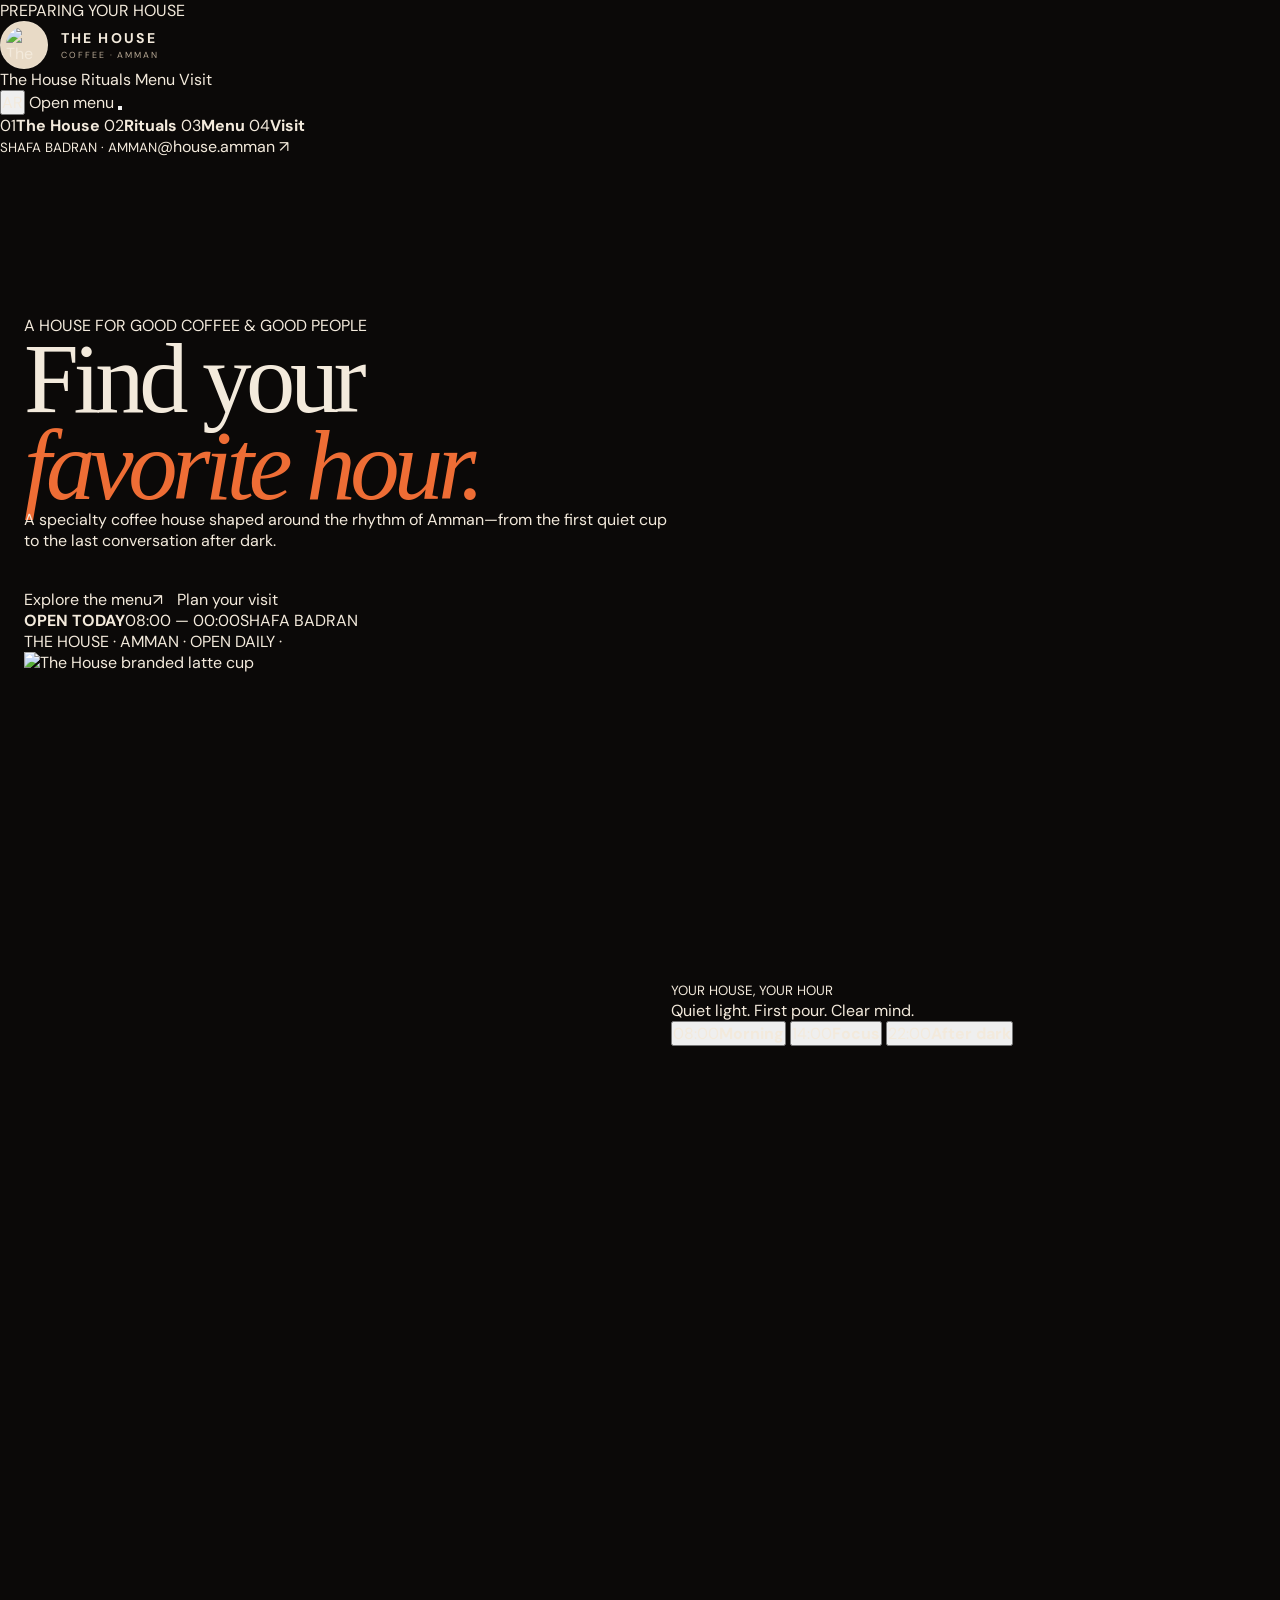
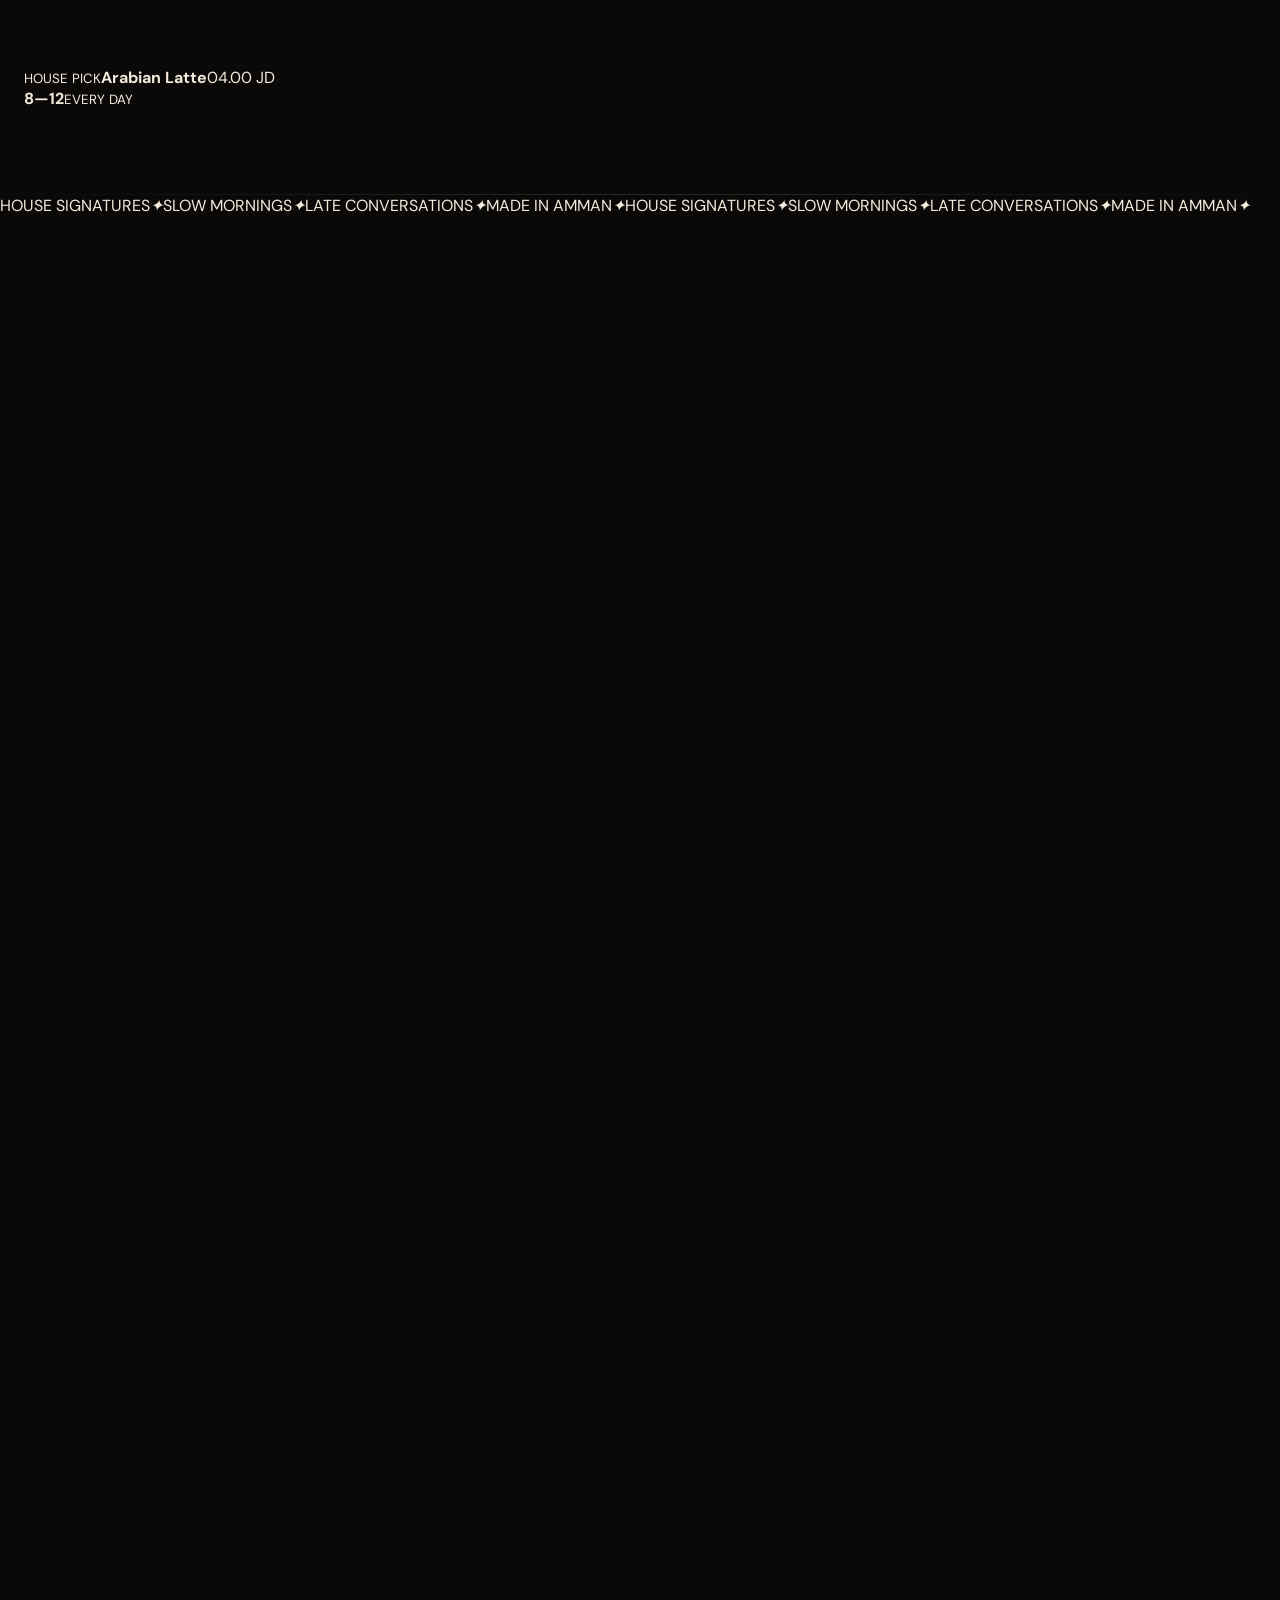
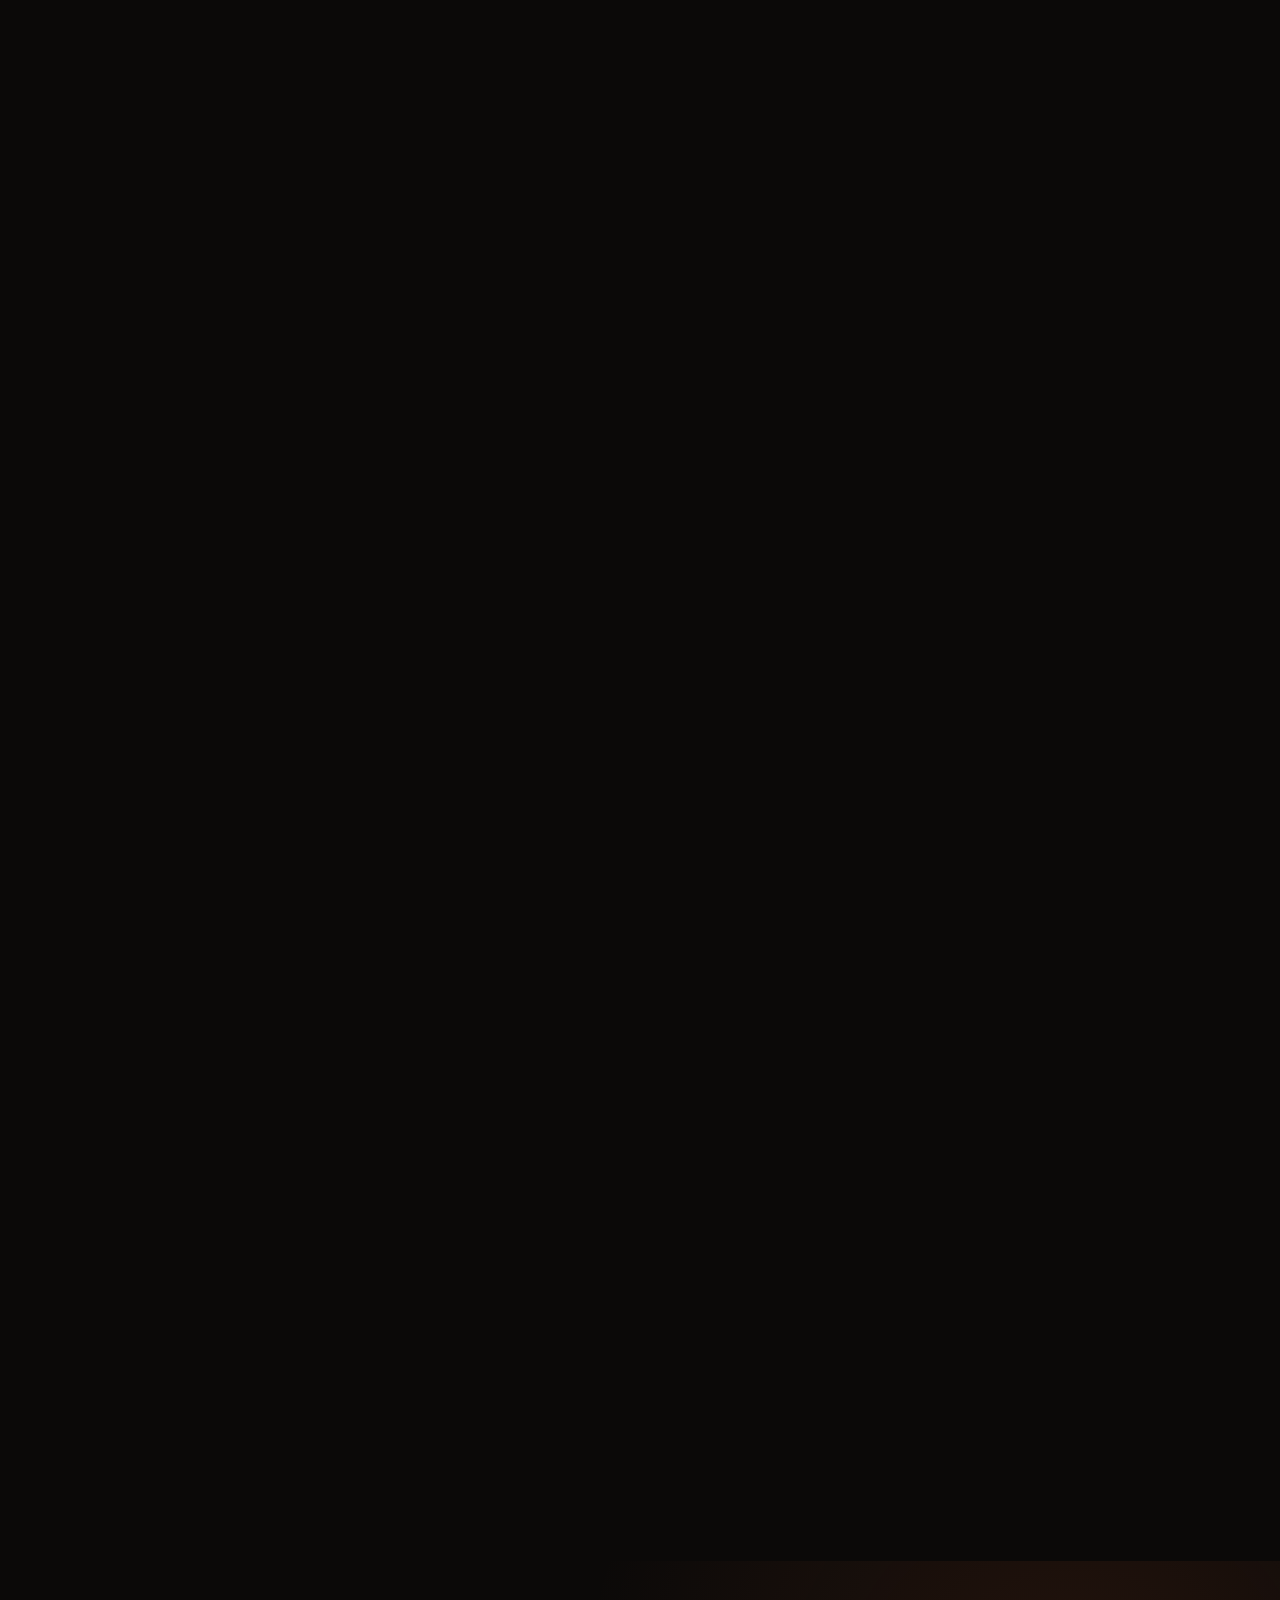
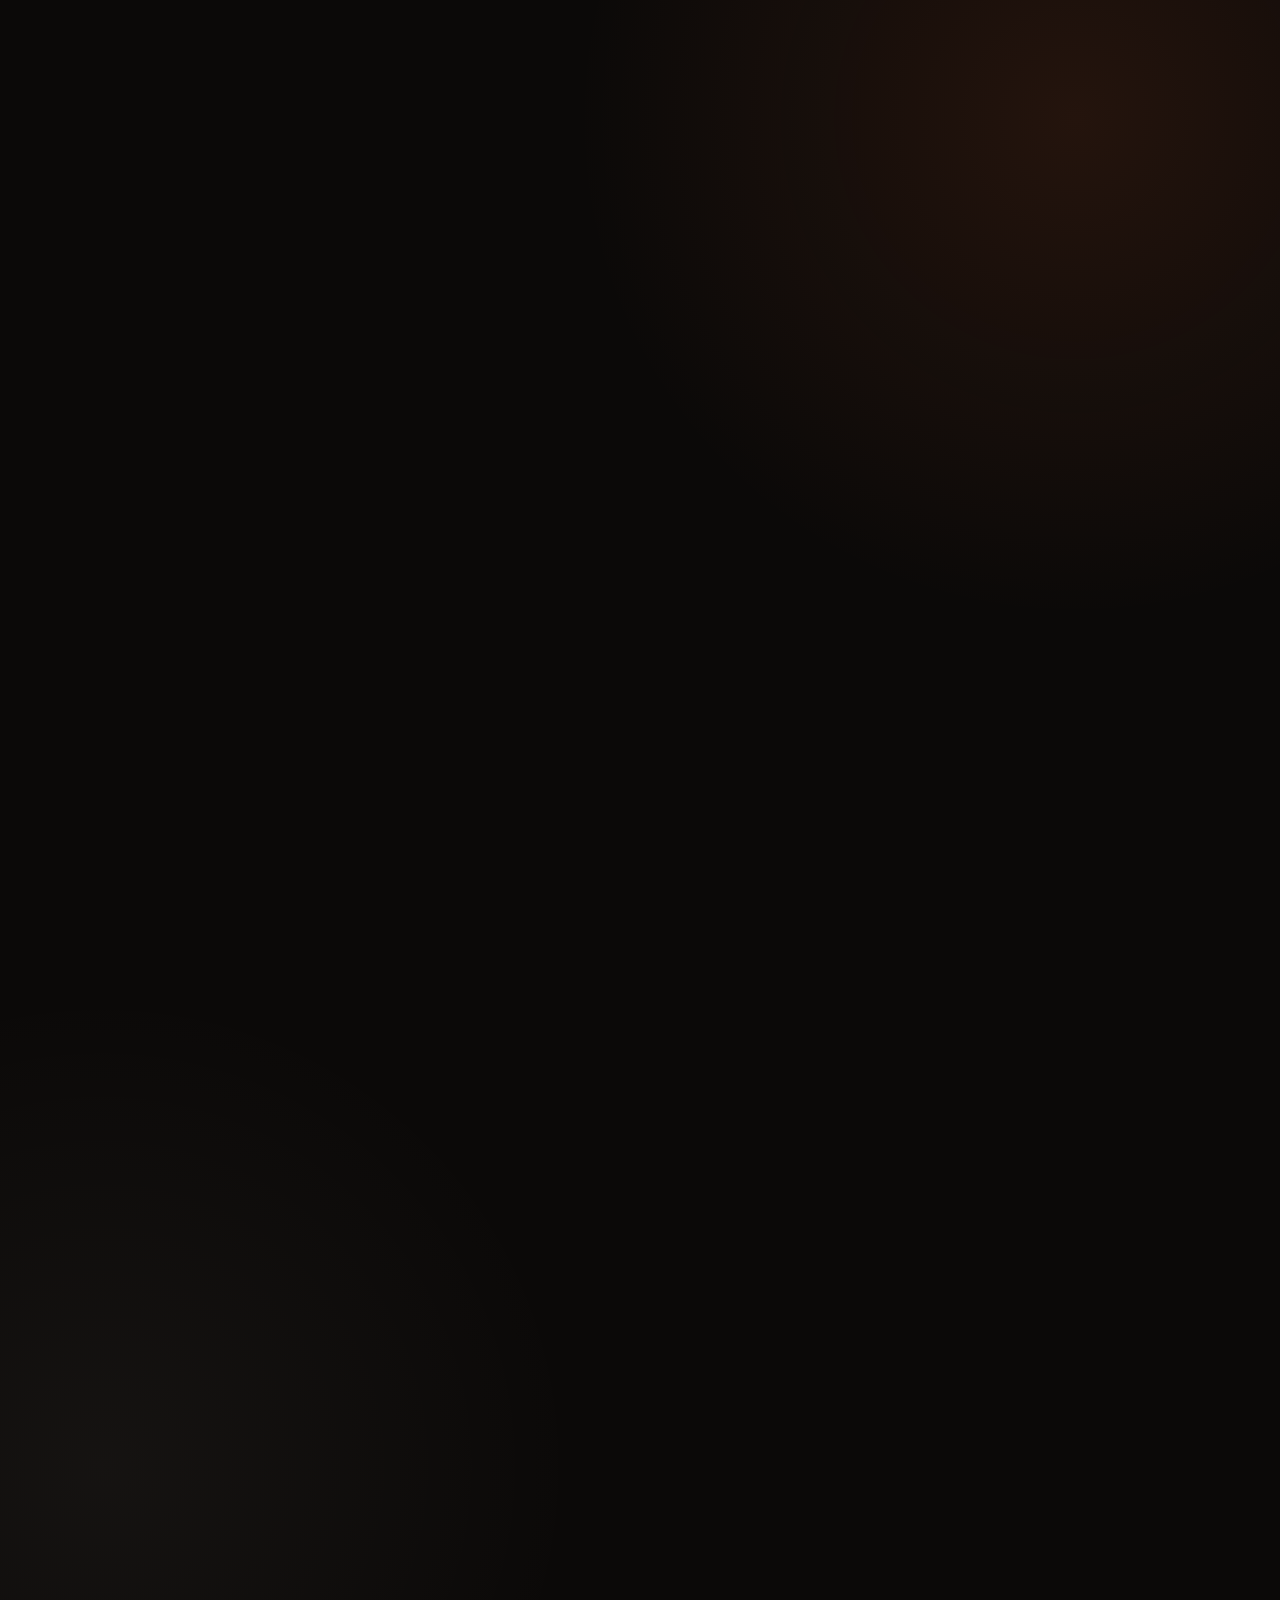
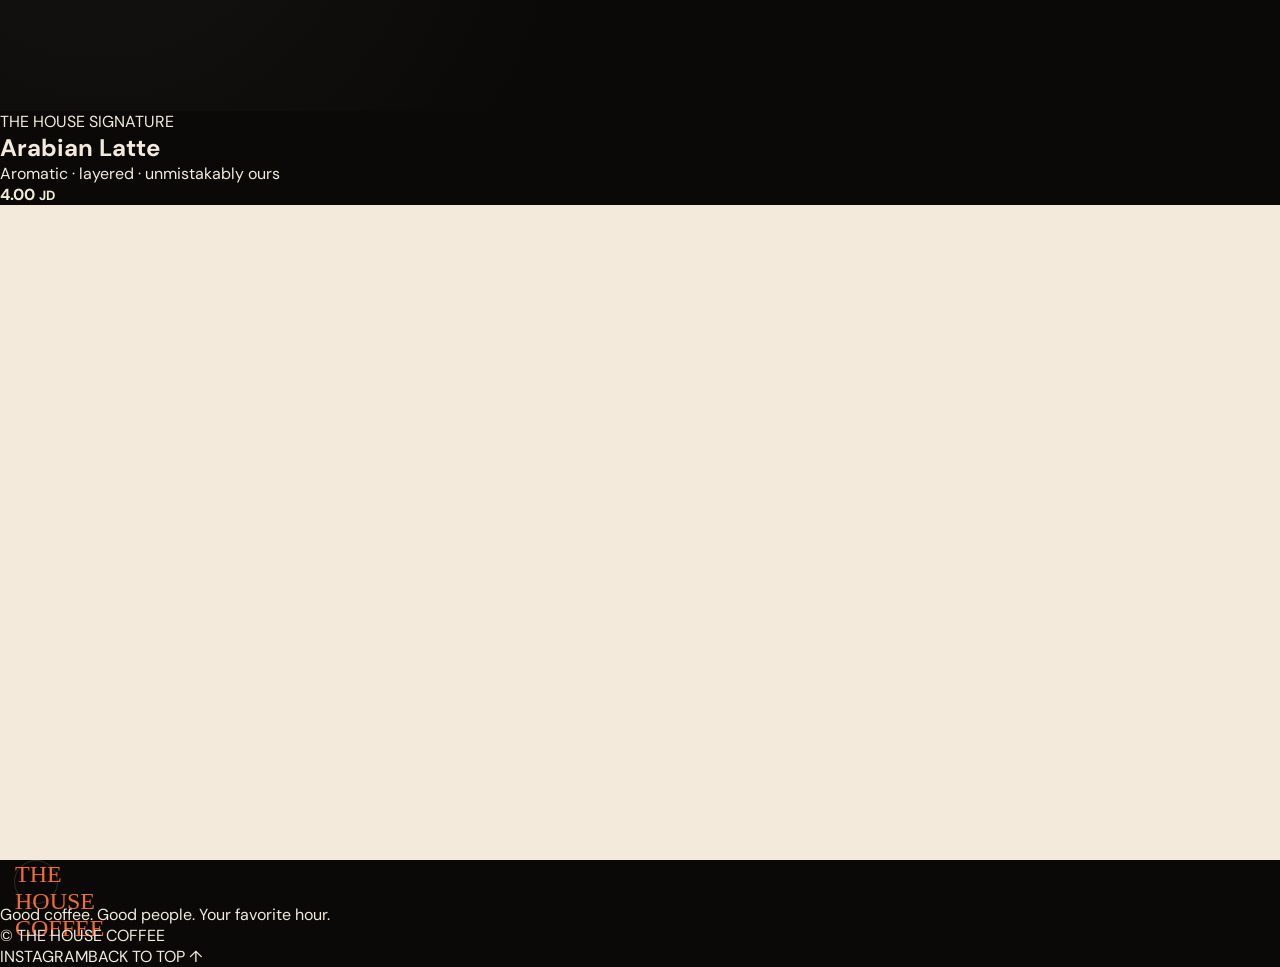
==== commit 126e4f3d: "Update index.html" ====
--- a/index.html
+++ b/index.html
@@ -1,319 +1,159 @@
 <!doctype html>
 <html lang="en" dir="ltr">
 <head>
-  <meta charset="utf-8" />
-  <meta name="viewport" content="width=device-width, initial-scale=1, viewport-fit=cover" />
-  <meta name="theme-color" content="#0b0908" />
-  <meta name="description" content="The House Coffee — specialty coffee, signature drinks and a warm late-night atmosphere in Shafa Badran, Amman." />
-  <meta property="og:title" content="The House Coffee | Amman" />
-  <meta property="og:description" content="A specialty coffee experience built around taste, atmosphere and detail." />
-  <meta property="og:type" content="restaurant" />
-  <title>The House Coffee — Amman</title>
-
-  <link rel="preconnect" href="https://fonts.googleapis.com" />
-  <link rel="preconnect" href="https://fonts.gstatic.com" crossorigin />
-  <link href="https://fonts.googleapis.com/css2?family=DM+Sans:wght@400;500;600;700&family=Playfair+Display:ital,wght@0,500;0,600;1,500&family=Tajawal:wght@400;500;700;800&display=swap" rel="stylesheet" />
-  <link rel="stylesheet" href="style.css" />
-
-  <script type="application/ld+json">
-  {
-    "@context": "https://schema.org",
-    "@type": "CafeOrCoffeeShop",
-    "name": "The House Coffee",
-    "address": {
-      "@type": "PostalAddress",
-      "streetAddress": "Refaat Shamout St., Shafa Badran",
-      "addressLocality": "Amman",
-      "addressCountry": "JO"
-    },
-    "openingHours": "Mo-Su 08:00-00:00",
-    "sameAs": ["https://www.instagram.com/house.amman/"]
-  }
-  </script>
+  <meta charset="utf-8">
+  <meta name="viewport" content="width=device-width,initial-scale=1,viewport-fit=cover">
+  <meta name="theme-color" content="#090807">
+  <meta name="description" content="The House Coffee — a flagship specialty coffee experience in Shafa Badran, Amman.">
+  <meta property="og:title" content="The House Coffee | Amman">
+  <meta property="og:description" content="Coffee, atmosphere and moments made to feel like home.">
+  <meta property="og:type" content="restaurant">
+  <title>The House Coffee — Flagship Experience</title>
+  <link rel="preconnect" href="https://fonts.googleapis.com">
+  <link rel="preconnect" href="https://fonts.gstatic.com" crossorigin>
+  <link href="https://fonts.googleapis.com/css2?family=DM+Sans:wght@400;500;600;700&family=Italiana&family=Tajawal:wght@400;500;700;800&display=swap" rel="stylesheet">
+  <link rel="stylesheet" href="style.css">
+  <script type="application/ld+json">{"@context":"https://schema.org","@type":"CafeOrCoffeeShop","name":"The House Coffee","address":{"@type":"PostalAddress","streetAddress":"Refaat Shamout St., Shafa Badran","addressLocality":"Amman","addressCountry":"JO"},"openingHours":"Mo-Su 08:00-00:00","sameAs":["https://www.instagram.com/house.amman/"]}</script>
 </head>
 <body>
-  <a class="skip-link" href="#main-content" data-en="Skip to content" data-ar="انتقل إلى المحتوى">Skip to content</a>
-  <div class="noise" aria-hidden="true"></div>
-  <div class="cursor-glow" aria-hidden="true"></div>
-  <div class="scroll-progress" aria-hidden="true"><span></span></div>
+  <a class="skip-link" href="#main">Skip to content</a>
+  <div class="grain" aria-hidden="true"></div>
+  <div class="pointer-light" aria-hidden="true"></div>
+  <div class="progress" aria-hidden="true"><span></span></div>
 
-  <div class="preloader" aria-hidden="true">
-    <div class="preloader-mark">H</div>
-    <p>BREWING THE EXPERIENCE</p>
+  <div class="loader" aria-hidden="true">
+    <div class="loader-mark"><img src="assets/house-mark.svg" alt=""></div>
+    <p>PREPARING YOUR HOUSE</p>
+    <div class="loader-line"><span></span></div>
   </div>
 
-  <header class="site-header" id="site-header">
+  <header class="topbar" id="topbar">
     <a class="brand" href="#home" aria-label="The House Coffee home">
-      <img src="assets/house-logo-clean.svg" alt="The House Coffee logo" width="52" height="52" />
-      <span>
-        <strong>THE HOUSE</strong>
-        <small>COFFEE · AMMAN</small>
-      </span>
+      <img src="assets/house-mark.svg" alt="The House Coffee logo">
+      <span><strong>THE HOUSE</strong><small>COFFEE · AMMAN</small></span>
     </a>
 
-    <button class="menu-toggle" type="button" aria-label="Open navigation" aria-expanded="false">
-      <span></span><span></span>
-    </button>
-
-    <nav class="site-nav" aria-label="Primary navigation">
-      <a href="#story" data-en="Our story" data-ar="قصتنا">Our story</a>
-      <a href="#experience" data-en="Experience" data-ar="الأجواء">Experience</a>
+    <nav class="desktop-nav" aria-label="Primary navigation">
+      <a href="#story" data-en="The House" data-ar="ذا هاوس">The House</a>
+      <a href="#rituals" data-en="Rituals" data-ar="التجربة">Rituals</a>
       <a href="#menu" data-en="Menu" data-ar="المنيو">Menu</a>
-      <a href="#visit" data-en="Visit us" data-ar="زورونا">Visit us</a>
+      <a href="#visit" data-en="Visit" data-ar="زورونا">Visit</a>
     </nav>
 
-    <div class="header-actions">
-      <button class="lang-toggle" type="button" aria-label="Switch language">AR</button>
-      <a class="nav-cta" href="#menu" data-en="Explore menu" data-ar="استكشف المنيو">Explore menu</a>
+    <div class="top-actions">
+      <button class="lang" type="button" aria-label="Switch language">AR</button>
+      <a class="header-cta" href="#menu" data-en="Open menu" data-ar="افتح المنيو">Open menu</a>
+      <button class="menu-button" type="button" aria-label="Open navigation" aria-expanded="false"><span></span><span></span></button>
     </div>
   </header>
 
-  <main id="main-content">
+  <div class="mobile-panel" aria-hidden="true">
+    <nav aria-label="Mobile navigation">
+      <a href="#story"><span>01</span><b data-en="The House" data-ar="ذا هاوس">The House</b></a>
+      <a href="#rituals"><span>02</span><b data-en="Rituals" data-ar="التجربة">Rituals</b></a>
+      <a href="#menu"><span>03</span><b data-en="Menu" data-ar="المنيو">Menu</b></a>
+      <a href="#visit"><span>04</span><b data-en="Visit" data-ar="زورونا">Visit</b></a>
+    </nav>
+    <div><small>SHAFA BADRAN · AMMAN</small><a href="https://www.instagram.com/house.amman/" target="_blank" rel="noopener">@house.amman ↗</a></div>
+  </div>
+
+  <main id="main">
     <section class="hero" id="home">
-      <div class="hero-ambient hero-ambient-one"></div>
-      <div class="hero-ambient hero-ambient-two"></div>
+      <div class="hero-glow glow-a"></div><div class="hero-glow glow-b"></div>
+      <div class="hero-grid">
+        <div class="hero-copy">
+          <p class="kicker" data-en="A HOUSE FOR GOOD COFFEE & GOOD PEOPLE" data-ar="بيت للقهوة الجيدة والناس الجميلة">A HOUSE FOR GOOD COFFEE &amp; GOOD PEOPLE</p>
+          <h1><span data-en="Find your" data-ar="اكتشف">Find your</span><em data-en="favorite hour." data-ar="ساعتك المفضلة.">favorite hour.</em></h1>
+          <p class="lead" data-en="A specialty coffee house shaped around the rhythm of Amman—from the first quiet cup to the last conversation after dark." data-ar="كوفي هاوس للقهوة المختصة صُمم حول إيقاع عمّان، من أول كوب هادئ حتى آخر حوار بعد منتصف الليل.">A specialty coffee house shaped around the rhythm of Amman—from the first quiet cup to the last conversation after dark.</p>
+          <div class="hero-actions">
+            <a class="pill primary magnetic" href="#menu"><span data-en="Explore the menu" data-ar="استكشف المنيو">Explore the menu</span><i>↗</i></a>
+            <a class="pill secondary magnetic" href="#visit"><span data-en="Plan your visit" data-ar="خطط لزيارتك">Plan your visit</span></a>
+          </div>
+          <div class="status-line"><span class="live-dot"></span><b data-en="OPEN TODAY" data-ar="مفتوح اليوم">OPEN TODAY</b><i></i><span>08:00 — 00:00</span><i></i><span>SHAFA BADRAN</span></div>
+        </div>
 
-      <div class="hero-copy reveal">
-        <p class="eyebrow" data-en="SPECIALTY COFFEE · SHAFA BADRAN" data-ar="قهوة مختصة · شفا بدران">SPECIALTY COFFEE · SHAFA BADRAN</p>
-        <h1>
-          <span data-en="Coffee made" data-ar="قهوة مصنوعة">Coffee made</span>
-          <em data-en="to feel like home." data-ar="لتشعرك أنك في بيتك.">to feel like home.</em>
-        </h1>
-        <p class="hero-lead" data-en="Signature drinks, honest flavors and a warm atmosphere made for slow mornings, late conversations and everything in between." data-ar="مشروبات مميزة، نكهات صادقة وأجواء دافئة لصباح هادئ، وسهرات طويلة، وكل اللحظات بينهما.">
-          Signature drinks, honest flavors and a warm atmosphere made for slow mornings, late conversations and everything in between.
-        </p>
-        <div class="hero-actions">
-          <a class="button button-primary" href="#menu">
-            <span data-en="Discover the menu" data-ar="اكتشف المنيو">Discover the menu</span>
-            <svg viewBox="0 0 24 24" aria-hidden="true"><path d="M5 12h14M13 6l6 6-6 6"/></svg>
-          </a>
-          <a class="button button-ghost" href="#visit" data-en="Get directions" data-ar="اعرف الطريق">Get directions</a>
-        </div>
-        <div class="hero-meta">
-          <span><b>8:00</b> AM</span>
-          <i></i>
-          <span><b>12:00</b> AM</span>
-          <i></i>
-          <span data-en="Open daily" data-ar="مفتوح يومياً">Open daily</span>
+        <div class="hero-object" data-tilt>
+          <div class="orbital orbital-one"><span>THE HOUSE · AMMAN · OPEN DAILY ·</span></div>
+          <div class="orbital orbital-two"></div>
+          <div class="cup-wrap">
+            <div class="steam s1"></div><div class="steam s2"></div><div class="steam s3"></div>
+            <img src="assets/house-cup.png" alt="The House branded latte cup" width="738" height="1015">
+            <div class="cup-shine"></div>
+          </div>
+          <div class="hero-ticket"><small>HOUSE PICK</small><strong>Arabian Latte</strong><span>04.00 JD</span></div>
+          <div class="hour-seal"><b>8—12</b><small>EVERY DAY</small></div>
         </div>
       </div>
-
-      <div class="hero-art reveal" aria-label="Animated realistic branded takeaway coffee cup">
-        <div class="orbit-copy orbit-copy-outer" aria-hidden="true">
-          <svg viewBox="0 0 100 100" role="presentation" focusable="false">
-            <defs>
-              <path id="heroOrbitOuterPath" d="M50,50 m-46,0 a46,46 0 1,1 92,0 a46,46 0 1,1 -92,0" />
-            </defs>
-            <text>
-              <textPath href="#heroOrbitOuterPath" startOffset="0%">THE HOUSE • HOUSE BLEND • AMMAN • OPEN DAILY • THE HOUSE • HOUSE BLEND • AMMAN • OPEN DAILY • </textPath>
-            </text>
-          </svg>
-        </div>
-        <div class="orbit-copy orbit-copy-inner" aria-hidden="true">
-          <svg viewBox="0 0 100 100" role="presentation" focusable="false">
-            <defs>
-              <path id="heroOrbitInnerPath" d="M50,50 m-34,0 a34,34 0 1,1 68,0 a34,34 0 1,1 -68,0" />
-            </defs>
-            <text>
-              <textPath href="#heroOrbitInnerPath" startOffset="0%">SPECIALTY COFFEE • THE HOUSE • SHAFA BADRAN • SPECIALTY COFFEE • THE HOUSE • SHAFA BADRAN • </textPath>
-            </text>
-          </svg>
-        </div>
-
-        <div class="cup-stage" data-cup-stage>
-          <div class="cup-float">
-            <div class="cup-tilt">
-              <div class="cup-photo-wrap">
-                <img class="house-cup-photo" src="assets/hero-realistic-cup-transparent.png" alt="The House branded takeaway coffee cup with real latte art" width="738" height="1015" />
-              </div>
-              <span class="cup-glint" aria-hidden="true"></span>
-            </div>
-          </div>
-
-          <div class="steam steam-one"></div>
-          <div class="steam steam-two"></div>
-          <div class="steam steam-three"></div>
-        </div>
-
-        <div class="rating-pill"><span>●</span><b>8—12</b><small data-en="OPEN DAILY" data-ar="مفتوح يومياً">OPEN DAILY</small></div>
-      </div>
-
-      <a class="scroll-cue" href="#story" aria-label="Scroll to our story"><span></span></a>
-    </section>
-
-    <section class="brand-strip" aria-label="Brand values">
-      <div class="marquee">
-        <span>HOUSE SIGNATURES</span><i>✦</i><span>MADE IN AMMAN</span><i>✦</i><span>GOOD COFFEE · GOOD PEOPLE</span><i>✦</i><span>OPEN LATE</span><i>✦</i>
-        <span>HOUSE SIGNATURES</span><i>✦</i><span>MADE IN AMMAN</span><i>✦</i><span>GOOD COFFEE · GOOD PEOPLE</span><i>✦</i><span>OPEN LATE</span><i>✦</i>
-      </div>
-    </section>
-
-    <section class="story section" id="story">
-      <div class="section-heading reveal">
-        <p class="eyebrow" data-en="MORE THAN A CUP" data-ar="أكثر من مجرد كوب">MORE THAN A CUP</p>
-        <h2 data-en="Built around the moments that happen between sips." data-ar="مكان صُمم حول اللحظات التي تحدث بين رشفة وأخرى.">Built around the moments that happen between sips.</h2>
-      </div>
-
-      <div class="story-grid">
-        <div class="story-card story-card-main reveal">
-          <div class="card-number">01</div>
-          <div>
-            <h3 data-en="The craft" data-ar="الحِرفة">The craft</h3>
-            <p data-en="From espresso classics to playful house signatures, every drink is designed to feel familiar, then surprise you with one memorable detail." data-ar="من كلاسيكيات الإسبريسو إلى مشروباتنا المميزة، صُمم كل كوب ليبدو مألوفاً ثم يفاجئك بتفصيل لا يُنسى.">From espresso classics to playful house signatures, every drink is designed to feel familiar, then surprise you with one memorable detail.</p>
-          </div>
-        </div>
-
-        <div class="story-quote reveal">
-          <span>“</span>
-          <blockquote data-en="A neighborhood coffee house with the ambition of a destination." data-ar="مقهى الحي بروح مكان يستحق أن تقصده.">A neighborhood coffee house with the ambition of a destination.</blockquote>
-          <small>THE HOUSE PHILOSOPHY</small>
-        </div>
-
-        <div class="story-card reveal">
-          <div class="card-number">02</div>
-          <div>
-            <h3 data-en="The atmosphere" data-ar="الأجواء">The atmosphere</h3>
-            <p data-en="Warm light, calm corners and a soundtrack that lets conversations breathe—from the first morning order to the last cup at midnight." data-ar="إضاءة دافئة، زوايا هادئة وموسيقى تترك مساحة للحديث، من أول طلب صباحاً حتى آخر كوب عند منتصف الليل.">Warm light, calm corners and a soundtrack that lets conversations breathe—from the first morning order to the last cup at midnight.</p>
-          </div>
+      <div class="mood-console" aria-label="Choose your House mood">
+        <div><small data-en="YOUR HOUSE, YOUR HOUR" data-ar="ذا هاوس حسب وقتك">YOUR HOUSE, YOUR HOUR</small><p id="mood-caption">Quiet light. First pour. Clear mind.</p></div>
+        <div class="mood-buttons" role="tablist">
+          <button class="mood active" type="button" data-mood="morning" role="tab" aria-selected="true"><span>08:00</span><b data-en="Morning" data-ar="الصباح">Morning</b></button>
+          <button class="mood" type="button" data-mood="focus" role="tab" aria-selected="false"><span>14:00</span><b data-en="Focus" data-ar="التركيز">Focus</b></button>
+          <button class="mood" type="button" data-mood="night" role="tab" aria-selected="false"><span>22:00</span><b data-en="After dark" data-ar="بعد الغروب">After dark</b></button>
         </div>
       </div>
     </section>
 
-    <section class="experience section" id="experience">
-      <div class="experience-copy reveal">
-        <p class="eyebrow" data-en="THE HOUSE EXPERIENCE" data-ar="تجربة ذا هاوس">THE HOUSE EXPERIENCE</p>
-        <h2 data-en="Come for the coffee. Stay for the feeling." data-ar="تعال من أجل القهوة، وابقَ من أجل الشعور.">Come for the coffee. Stay for the feeling.</h2>
-        <p data-en="Watch a glimpse of the bar, the details and the energy that make every visit feel different." data-ar="شاهد لمحة من البار والتفاصيل والطاقة التي تجعل كل زيارة مختلفة.">Watch a glimpse of the bar, the details and the energy that make every visit feel different.</p>
-        <ul>
-          <li><span>01</span><b data-en="Handcrafted drinks" data-ar="مشروبات محضّرة بعناية">Handcrafted drinks</b></li>
-          <li><span>02</span><b data-en="Late-night atmosphere" data-ar="أجواء ليلية دافئة">Late-night atmosphere</b></li>
-          <li><span>03</span><b data-en="A place to connect" data-ar="مكان للقاء والتواصل">A place to connect</b></li>
-        </ul>
+    <section class="ticker" aria-hidden="true"><div><span>HOUSE SIGNATURES</span><i>✦</i><span>SLOW MORNINGS</span><i>✦</i><span>LATE CONVERSATIONS</span><i>✦</i><span>MADE IN AMMAN</span><i>✦</i><span>HOUSE SIGNATURES</span><i>✦</i><span>SLOW MORNINGS</span><i>✦</i><span>LATE CONVERSATIONS</span><i>✦</i><span>MADE IN AMMAN</span><i>✦</i></div></section>
+
+    <section class="manifesto section" id="story">
+      <div class="manifesto-number reveal">01</div>
+      <div class="manifesto-copy reveal">
+        <p class="kicker" data-en="THE HOUSE PHILOSOPHY" data-ar="فلسفة ذا هاوس">THE HOUSE PHILOSOPHY</p>
+        <h2 data-en="Not another coffee stop. A place that becomes part of your day." data-ar="ليس محطة قهوة أخرى، بل مكان يصبح جزءاً من يومك.">Not another coffee stop. A place that becomes part of your day.</h2>
       </div>
+      <div class="manifesto-note reveal"><p data-en="We believe memorable cafés are built from hundreds of small choices: the light, the pace, the music, the first taste, and how long you feel welcome to stay." data-ar="نؤمن أن الكافيه الذي لا يُنسى يُبنى من مئات التفاصيل الصغيرة: الإضاءة، الإيقاع، الموسيقى، أول مذاق، والمدة التي تشعر فيها أنك مرحّب بك.">We believe memorable cafés are built from hundreds of small choices: the light, the pace, the music, the first taste, and how long you feel welcome to stay.</p><div><span>01</span><b data-en="Honest flavor" data-ar="نكهة صادقة">Honest flavor</b></div><div><span>02</span><b data-en="Warm atmosphere" data-ar="أجواء دافئة">Warm atmosphere</b></div><div><span>03</span><b data-en="Human connection" data-ar="تواصل حقيقي">Human connection</b></div></div>
+    </section>
 
-      <div class="video-shell reveal">
-        <div class="video-fallback" aria-hidden="true">
-          <span class="fallback-ring fallback-ring-one"></span>
-          <span class="fallback-ring fallback-ring-two"></span>
-          <strong>H</strong>
-          <small>THE HOUSE · AMMAN</small>
-        </div>
-        <video class="experience-video" muted loop playsinline preload="metadata" poster="assets/intro-poster.jpg">
-          <source src="assets/intro.mp4" type="video/mp4" />
-        </video>
-        <button class="video-toggle" type="button" aria-label="Play atmosphere video">
-          <span class="play-icon"></span>
-          <small data-en="PLAY THE FILM" data-ar="شغّل الفيديو">PLAY THE FILM</small>
-        </button>
-        <div class="video-caption"><span>THE HOUSE</span><span>AMMAN · 2026</span></div>
+    <section class="rituals section" id="rituals">
+      <header class="section-head reveal"><p class="kicker" data-en="THREE HOUSE RITUALS" data-ar="ثلاث طقوس في ذا هاوس">THREE HOUSE RITUALS</p><h2 data-en="One place. Three different energies." data-ar="مكان واحد، بثلاث طاقات مختلفة.">One place. Three different energies.</h2></header>
+      <div class="ritual-grid">
+        <article class="ritual-card morning-card reveal"><div class="ritual-visual"><span class="sun"></span><strong>08:00</strong></div><div><span>01</span><h3 data-en="The first pour" data-ar="أول كوب">The first pour</h3><p data-en="Soft light, clean flavors and enough quiet to start the day on your own terms." data-ar="إضاءة هادئة، نكهات واضحة، ومساحة كافية لتبدأ يومك بطريقتك.">Soft light, clean flavors and enough quiet to start the day on your own terms.</p></div></article>
+        <article class="ritual-card focus-card reveal"><div class="ritual-visual"><span class="focus-rings"></span><strong>14:00</strong></div><div><span>02</span><h3 data-en="The focused pause" data-ar="استراحة التركيز">The focused pause</h3><p data-en="A table, a drink and the kind of background energy that keeps ideas moving." data-ar="طاولة، مشروب، وطاقة هادئة تبقي أفكارك مستمرة.">A table, a drink and the kind of background energy that keeps ideas moving.</p></div></article>
+        <article class="ritual-card night-card reveal"><div class="ritual-visual"><span class="moon"></span><strong>22:00</strong></div><div><span>03</span><h3 data-en="The late conversation" data-ar="حوار آخر الليل">The late conversation</h3><p data-en="Warmer light, slower time and a final cup that turns into another hour." data-ar="إضاءة أدفأ، وقت أبطأ، وكوب أخير يتحول إلى ساعة إضافية.">Warmer light, slower time and a final cup that turns into another hour.</p></div></article>
+      </div>
+    </section>
+
+    <section class="film-section section">
+      <div class="film-copy reveal"><p class="kicker" data-en="THE HOUSE FILM" data-ar="فيلم ذا هاوس">THE HOUSE FILM</p><h2 data-en="See the details. Feel the pace." data-ar="شاهد التفاصيل، واشعر بالإيقاع.">See the details. Feel the pace.</h2><p data-en="A short glimpse of the bar, the hands behind every cup and the atmosphere that changes with every hour." data-ar="لمحة قصيرة عن البار، والأيدي خلف كل كوب، والأجواء التي تتغير مع كل ساعة.">A short glimpse of the bar, the hands behind every cup and the atmosphere that changes with every hour.</p><button class="sound-toggle" type="button"><span></span><b data-en="Sound off" data-ar="الصوت مغلق">Sound off</b></button></div>
+      <div class="film-frame reveal">
+        <div class="film-fallback"><img src="assets/house-mark.svg" alt=""><span></span></div>
+        <video class="house-film" muted loop playsinline preload="metadata" poster="https://housethe487-hue.github.io/the-house-coffee/assets/intro-poster.jpg"><source src="https://housethe487-hue.github.io/the-house-coffee/assets/intro.mp4" type="video/mp4"></video>
+        <button class="film-play" type="button" aria-label="Play film"><i></i><span data-en="PLAY THE HOUSE FILM" data-ar="شغّل فيلم ذا هاوس">PLAY THE HOUSE FILM</span></button>
+        <div class="film-meta"><span>THE HOUSE · AMMAN</span><span>00:18</span></div>
       </div>
     </section>
 
     <section class="menu-section section" id="menu">
-      <div class="menu-orb menu-orb-one" aria-hidden="true"></div>
-      <div class="menu-orb menu-orb-two" aria-hidden="true"></div>
-
-      <div class="menu-intro reveal">
-        <div>
-          <p class="eyebrow" data-en="THE COMPLETE MENU" data-ar="المنيو الكامل">THE COMPLETE MENU</p>
-          <h2 data-en="Every House favorite, in one place." data-ar="كل مشروبات ذا هاوس في مكان واحد.">Every House favorite, in one place.</h2>
+      <div class="menu-head reveal"><div><p class="kicker" data-en="THE COMPLETE MENU" data-ar="المنيو الكامل">THE COMPLETE MENU</p><h2 data-en="Choose by mood, not only by name." data-ar="اختر حسب مزاجك، وليس الاسم فقط.">Choose by mood, not only by name.</h2></div><div class="menu-counter"><strong id="menu-total">39</strong><span data-en="DRINKS & ADDITIONS" data-ar="مشروباً وإضافة">DRINKS &amp; ADDITIONS</span></div></div>
+      <div class="menu-tools reveal">
+        <div class="tabs" role="tablist" aria-label="Menu categories">
+          <button class="tab active" data-category="all" type="button" role="tab" aria-selected="true" data-en="All" data-ar="الكل">All</button>
+          <button class="tab" data-category="coffee" type="button" role="tab" aria-selected="false" data-en="Coffee" data-ar="القهوة">Coffee</button>
+          <button class="tab" data-category="signature" type="button" role="tab" aria-selected="false" data-en="Signatures" data-ar="المميزة">Signatures</button>
+          <button class="tab" data-category="frappe" type="button" role="tab" aria-selected="false" data-en="Frappe" data-ar="فرابيه">Frappe</button>
+          <button class="tab" data-category="matcha" type="button" role="tab" aria-selected="false" data-en="Matcha" data-ar="ماتشا">Matcha</button>
+          <button class="tab" data-category="shake" type="button" role="tab" aria-selected="false" data-en="Shakes" data-ar="ميلك شيك">Shakes</button>
+          <button class="tab" data-category="extras" type="button" role="tab" aria-selected="false" data-en="Extras" data-ar="الإضافات">Extras</button>
         </div>
-        <div class="menu-intro-copy">
-          <p data-en="Explore all 39 drinks and additions from the current in-store menu. Filter by category or search by name." data-ar="استكشف جميع المشروبات والإضافات الـ39 من المنيو الحالي داخل الكافيه. اختر التصنيف أو ابحث بالاسم.">Explore all 39 drinks and additions from the current in-store menu. Filter by category or search by name.</p>
-          <div class="menu-stat" aria-label="39 menu items">
-            <strong>39</strong>
-            <span data-en="MENU ITEMS" data-ar="عنصراً في المنيو">MENU ITEMS</span>
-          </div>
-        </div>
+        <label class="search"><svg viewBox="0 0 24 24" aria-hidden="true"><circle cx="11" cy="11" r="6.5"></circle><path d="m16 16 4 4"></path></svg><input id="menu-search" type="search" autocomplete="off" placeholder="Search the menu" data-placeholder-en="Search the menu" data-placeholder-ar="ابحث في المنيو"></label>
       </div>
-
-      <div class="menu-toolbar reveal">
-        <div class="menu-tabs" role="tablist" aria-label="Menu categories">
-          <button class="menu-tab active" type="button" data-category="all" role="tab" aria-selected="true" data-en="All" data-ar="الكل">All</button>
-          <button class="menu-tab" type="button" data-category="coffee" role="tab" aria-selected="false" data-en="Coffee Classics" data-ar="كلاسيكيات القهوة">Coffee Classics</button>
-          <button class="menu-tab" type="button" data-category="signature" role="tab" aria-selected="false" data-en="Latte Signatures" data-ar="لاتيه مميز">Latte Signatures</button>
-          <button class="menu-tab" type="button" data-category="frappe" role="tab" aria-selected="false" data-en="Frappe" data-ar="فرابيه">Frappe</button>
-          <button class="menu-tab" type="button" data-category="matcha" role="tab" aria-selected="false" data-en="Matcha" data-ar="ماتشا">Matcha</button>
-          <button class="menu-tab" type="button" data-category="shake" role="tab" aria-selected="false" data-en="Milkshake" data-ar="ميلك شيك">Milkshake</button>
-          <button class="menu-tab" type="button" data-category="extras" role="tab" aria-selected="false" data-en="Extras" data-ar="إضافات">Extras</button>
-        </div>
-
-        <label class="menu-search" for="menu-search-input">
-          <svg viewBox="0 0 24 24" aria-hidden="true"><circle cx="11" cy="11" r="6.5"></circle><path d="m16 16 4 4"></path></svg>
-          <input id="menu-search-input" type="search" autocomplete="off" spellcheck="false" data-placeholder-en="Search the menu" data-placeholder-ar="ابحث في المنيو" placeholder="Search the menu" />
-        </label>
-      </div>
-
-      <div class="menu-results-meta reveal" aria-live="polite">
-        <span id="menu-result-count">39 items</span>
-        <button id="menu-clear" type="button" hidden data-en="Clear search" data-ar="مسح البحث">Clear search</button>
-      </div>
-
+      <div class="menu-meta reveal"><span id="result-count">39 items</span><button id="clear-search" type="button" hidden data-en="Clear search" data-ar="مسح البحث">Clear search</button></div>
       <div class="menu-list reveal" id="menu-list" aria-live="polite"></div>
-
-      <div class="menu-note reveal">
-        <span>+</span>
-        <p data-en="All prices are in Jordanian dinar and include 16% sales tax. Service is self-service. Please notify our team before ordering if you have any allergies." data-ar="جميع الأسعار بالدينار الأردني وتشمل ضريبة مبيعات 16%. الخدمة ذاتية. يرجى إبلاغ فريقنا قبل الطلب في حال وجود أي حساسية.">All prices are in Jordanian dinar and include 16% sales tax. Service is self-service. Please notify our team before ordering if you have any allergies.</p>
-      </div>
+      <div class="menu-footnote reveal"><span>+</span><p data-en="All prices are in Jordanian dinar and include 16% sales tax. Service is self-service. Please tell our team about any allergies before ordering." data-ar="جميع الأسعار بالدينار الأردني وتشمل ضريبة مبيعات 16%. الخدمة ذاتية. يرجى إبلاغ فريقنا بأي حساسية قبل الطلب.">All prices are in Jordanian dinar and include 16% sales tax. Service is self-service. Please tell our team about any allergies before ordering.</p></div>
     </section>
 
-    <section class="signature-banner">
-      <div class="signature-mark">H</div>
-      <div class="reveal">
-        <p data-en="HOUSE RECOMMENDATION" data-ar="ترشيح ذا هاوس">HOUSE RECOMMENDATION</p>
-        <h2>Arabian Latte</h2>
-        <span data-en="Rich · aromatic · unmistakably ours" data-ar="غني · عطري · بطابعنا الخاص">Rich · aromatic · unmistakably ours</span>
-      </div>
-      <strong>4.00 <small>JD</small></strong>
-    </section>
+    <section class="signature-callout"><div class="signature-orbit"></div><div><p data-en="THE HOUSE SIGNATURE" data-ar="مشروب ذا هاوس المميز">THE HOUSE SIGNATURE</p><h2>Arabian Latte</h2><span data-en="Aromatic · layered · unmistakably ours" data-ar="عطري · متعدد الطبقات · بطابعنا الخاص">Aromatic · layered · unmistakably ours</span></div><strong>4.00 <small>JD</small></strong></section>
 
     <section class="visit section" id="visit">
-      <div class="visit-panel reveal">
-        <p class="eyebrow" data-en="VISIT THE HOUSE" data-ar="زوروا ذا هاوس">VISIT THE HOUSE</p>
-        <h2 data-en="Your next cup is closer than you think." data-ar="كوبك القادم أقرب مما تتخيل.">Your next cup is closer than you think.</h2>
-
-        <div class="visit-details">
-          <div>
-            <small data-en="LOCATION" data-ar="الموقع">LOCATION</small>
-            <p>Shafa Badran, Refaat Shamout St.<br />Amman, Jordan</p>
-          </div>
-          <div>
-            <small data-en="OPEN DAILY" data-ar="مفتوح يومياً">OPEN DAILY</small>
-            <p>8:00 AM — 12:00 AM</p>
-          </div>
-        </div>
-
-        <div class="visit-actions">
-          <a class="button button-primary" href="https://www.google.com/maps/search/?api=1&query=32.0452162%2C35.923683" target="_blank" rel="noopener">
-            <span data-en="Open in Maps" data-ar="افتح الخريطة">Open in Maps</span>
-            <svg viewBox="0 0 24 24" aria-hidden="true"><path d="M5 12h14M13 6l6 6-6 6"/></svg>
-          </a>
-          <a class="social-link" href="https://www.instagram.com/house.amman/" target="_blank" rel="noopener" aria-label="The House Coffee on Instagram">
-            <svg viewBox="0 0 24 24" aria-hidden="true"><rect x="3" y="3" width="18" height="18" rx="5"/><circle cx="12" cy="12" r="4"/><circle cx="17.5" cy="6.5" r="1" fill="currentColor" stroke="none"/></svg>
-            @house.amman
-          </a>
-        </div>
-      </div>
-
-      <div class="map-shell reveal">
-        <iframe title="The House Coffee location" loading="lazy" referrerpolicy="no-referrer-when-downgrade" src="https://www.google.com/maps?q=32.0452162,35.923683&z=16&output=embed"></iframe>
-        <div class="map-label"><span></span> SHAFA BADRAN · AMMAN</div>
-      </div>
-    </section>
-
-    <section class="instagram-section">
-      <p data-en="FOLLOW THE DAILY BREW" data-ar="تابع تفاصيلنا اليومية">FOLLOW THE DAILY BREW</p>
-      <a href="https://www.instagram.com/house.amman/" target="_blank" rel="noopener">@house.amman</a>
+      <div class="visit-copy reveal"><p class="kicker" data-en="COME HOME" data-ar="تعال إلى ذا هاوس">COME HOME</p><h2 data-en="Your next favorite hour starts here." data-ar="ساعتك المفضلة القادمة تبدأ من هنا.">Your next favorite hour starts here.</h2><div class="visit-info"><div><span data-en="LOCATION" data-ar="الموقع">LOCATION</span><p>Shafa Badran<br>Refaat Shamout St.<br>Amman, Jordan</p></div><div><span data-en="OPEN DAILY" data-ar="مفتوح يومياً">OPEN DAILY</span><p>08:00 AM<br>12:00 AM</p></div></div><div class="visit-actions"><a class="pill primary" href="https://www.google.com/maps/search/?api=1&query=32.0452162%2C35.923683" target="_blank" rel="noopener"><span data-en="Open Google Maps" data-ar="افتح خرائط جوجل">Open Google Maps</span><i>↗</i></a><a class="instagram" href="https://www.instagram.com/house.amman/" target="_blank" rel="noopener">@house.amman ↗</a></div></div>
+      <div class="map-card reveal"><iframe title="The House Coffee location" loading="lazy" referrerpolicy="no-referrer-when-downgrade" src="https://www.google.com/maps?q=32.0452162,35.923683&z=16&output=embed"></iframe><div class="map-overlay"><span class="live-dot"></span><b>THE HOUSE</b><small>SHAFA BADRAN · AMMAN</small></div></div>
     </section>
   </main>
 
-  <footer class="site-footer">
-    <a class="footer-brand" href="#home"><span>H</span><strong>THE HOUSE COFFEE</strong></a>
-    <p data-en="Specialty coffee. Warm atmosphere. Made in Amman." data-ar="قهوة مختصة. أجواء دافئة. صُنع في عمّان.">Specialty coffee. Warm atmosphere. Made in Amman.</p>
-    <div>
-      <span>© <span id="year"></span> THE HOUSE COFFEE</span>
-      <a href="#home" data-en="BACK TO TOP ↑" data-ar="إلى الأعلى ↑">BACK TO TOP ↑</a>
-    </div>
+  <footer>
+    <div class="footer-top"><a href="#home" class="footer-brand"><img src="assets/house-mark.svg" alt=""><span>THE HOUSE COFFEE</span></a><p data-en="Good coffee. Good people. Your favorite hour." data-ar="قهوة جيدة، ناس جميلون، وساعتك المفضلة.">Good coffee. Good people. Your favorite hour.</p></div>
+    <div class="footer-bottom"><span>© <b id="year"></b> THE HOUSE COFFEE</span><div><a href="https://www.instagram.com/house.amman/" target="_blank" rel="noopener">INSTAGRAM</a><a href="#home" data-en="BACK TO TOP ↑" data-ar="إلى الأعلى ↑">BACK TO TOP ↑</a></div></div>
   </footer>
 
   <script src="script.js"></script>
--- a/style.css
+++ b/style.css
@@ -2018,3 +2018,313 @@
 
 /* Removed old orbit labels per request */
 .orbit { display: none !important; }
+
+/* =========================================================
+   MOBILE HERO — PIXEL-PRECISE HOUSE EXPERIENCE
+   Final override: keeps the cup, hours and ticker fully inside
+   the first viewport so nothing disappears beneath the cup.
+   ========================================================= */
+@media (max-width: 720px) {
+  :root {
+    --mobile-header-h: 92px;
+    --mobile-strip-h: 60px;
+  }
+
+  .site-header {
+    height: calc(var(--mobile-header-h) + env(safe-area-inset-top));
+    padding: env(safe-area-inset-top) 24px 0;
+    grid-template-columns: 48px 1fr auto;
+    grid-template-areas: "menu language brand";
+    column-gap: 18px;
+    border-bottom: 1px solid rgba(243,234,220,.13);
+    background: rgba(11,9,8,.72);
+    backdrop-filter: blur(16px) saturate(1.08);
+    -webkit-backdrop-filter: blur(16px) saturate(1.08);
+  }
+
+  .site-header::after {
+    content: "";
+    position: absolute;
+    top: calc(env(safe-area-inset-top) + 1px);
+    right: 0;
+    width: 38px;
+    height: 3px;
+    background: var(--orange);
+  }
+
+  .site-header.scrolled {
+    height: calc(76px + env(safe-area-inset-top));
+  }
+
+  .menu-toggle {
+    grid-area: menu;
+    justify-self: start;
+    width: 48px;
+    height: 48px;
+  }
+
+  .menu-toggle span {
+    left: 3px;
+    width: 31px;
+  }
+
+  .header-actions {
+    grid-area: language;
+    justify-self: start;
+    margin: 0;
+  }
+
+  .lang-toggle {
+    width: 58px;
+    height: 58px;
+    min-width: 58px;
+    border-color: rgba(243,234,220,.18);
+    background: rgba(255,255,255,.015);
+    font-size: .82rem;
+  }
+
+  .brand {
+    grid-area: brand;
+    justify-self: end;
+    flex-direction: row-reverse;
+    gap: 12px;
+  }
+
+  .brand img {
+    width: 52px;
+    height: 52px;
+    padding: 8px;
+    border: 0;
+    border-radius: 50%;
+    background: #efe4d4;
+    object-fit: contain;
+  }
+
+  .brand strong {
+    display: block;
+    max-width: none;
+    overflow: visible;
+    font-size: .72rem;
+    letter-spacing: .28em;
+    white-space: nowrap;
+  }
+
+  .brand small { display: none; }
+
+  .hero {
+    display: flex;
+    flex-direction: column;
+    width: 100%;
+    min-height: calc(100svh - var(--mobile-strip-h));
+    height: calc(100svh - var(--mobile-strip-h));
+    max-width: none;
+    padding:
+      calc(var(--mobile-header-h) + env(safe-area-inset-top) + 22px)
+      0
+      0;
+    text-align: center;
+    overflow: hidden;
+    background:
+      radial-gradient(circle at 80% 12%, rgba(238,109,53,.10), transparent 25%),
+      linear-gradient(180deg, #100c0a 0%, #090807 46%, #0b0908 100%);
+  }
+
+  .hero::after { display: none; }
+
+  .hero-ambient-one {
+    width: 440px;
+    height: 440px;
+    right: -235px;
+    top: 35px;
+    opacity: .58;
+  }
+
+  .hero-ambient-two { display: none; }
+
+  .hero-copy {
+    flex: 0 0 44px;
+    width: 100%;
+    max-width: none;
+    margin: 0;
+    padding: 0 25px;
+    display: flex;
+    align-items: center;
+    justify-content: center;
+    z-index: 5;
+    text-align: center;
+  }
+
+  .hero-copy > :not(.hero-meta) { display: none !important; }
+
+  .hero-meta {
+    width: 100%;
+    margin: 0;
+    justify-content: center;
+    flex-wrap: nowrap;
+    gap: 17px;
+    color: rgba(243,234,220,.58);
+    font-size: .66rem;
+    letter-spacing: .06em;
+    white-space: nowrap;
+  }
+
+  body.is-arabic .hero-meta { justify-content: center; }
+
+  .hero-meta b {
+    color: rgba(243,234,220,.9);
+    font-size: .78rem;
+  }
+
+  .hero-meta i {
+    display: block;
+    width: 5px;
+    height: 5px;
+    flex: 0 0 5px;
+  }
+
+  .hero-art {
+    flex: 1 1 auto;
+    width: 100%;
+    min-height: 0;
+    height: auto;
+    margin: 0;
+    padding: 0;
+    display: grid;
+    place-items: center;
+    overflow: hidden;
+  }
+
+  .orbit-copy,
+  .steam,
+  .scroll-cue { display: none !important; }
+
+  .cup-stage {
+    width: 100%;
+    height: 100%;
+    aspect-ratio: auto;
+    display: grid;
+    place-items: center;
+    padding: 6px 0 22px;
+  }
+
+  .cup-float,
+  .cup-tilt,
+  .cup-photo-wrap {
+    width: 100%;
+    height: 100%;
+  }
+
+  .cup-float,
+  .cup-tilt,
+  .cup-photo-wrap {
+    display: grid;
+    place-items: center;
+  }
+
+  .cup-float {
+    animation-name: cupFloatMobile;
+    animation-duration: 6.8s;
+  }
+
+  .house-cup-photo {
+    width: min(96vw, 650px);
+    max-height: 100%;
+    object-fit: contain;
+    object-position: 50% 45%;
+    filter: saturate(1.04) contrast(1.025) drop-shadow(0 30px 35px rgba(0,0,0,.42));
+  }
+
+  .cup-glint {
+    left: 25%;
+    top: 17%;
+    width: 14%;
+    height: 55%;
+    opacity: .18;
+  }
+
+  .rating-pill {
+    right: 16px;
+    bottom: 28px;
+    min-width: 124px;
+    padding: 13px 16px;
+    border-radius: 17px;
+    background: rgba(17,14,12,.82);
+    border-color: rgba(243,234,220,.15);
+    z-index: 8;
+  }
+
+  .rating-pill b { font-size: 1.08rem; }
+  .rating-pill small { font-size: .57rem; }
+
+  .brand-strip {
+    position: relative;
+    z-index: 20;
+    min-height: var(--mobile-strip-h);
+    height: var(--mobile-strip-h);
+    padding: 0;
+    display: flex;
+    align-items: center;
+    overflow: hidden;
+    border-top: 1px solid rgba(11,9,8,.08);
+    border-bottom: 0;
+  }
+
+  .brand-strip .marquee {
+    min-height: var(--mobile-strip-h);
+    align-items: center;
+    white-space: nowrap;
+    font-size: .61rem;
+    letter-spacing: .19em;
+  }
+
+  .reveal.hero-copy,
+  .reveal.hero-art {
+    opacity: 1;
+    transform: none;
+  }
+}
+
+@keyframes cupFloatMobile {
+  0%, 100% { transform: translate3d(0, 4px, 0) rotate(-.25deg); }
+  50% { transform: translate3d(0, -7px, 0) rotate(.35deg); }
+}
+
+@media (max-width: 420px) {
+  .site-header {
+    padding-inline: 18px;
+    grid-template-columns: 44px 1fr auto;
+    column-gap: 12px;
+  }
+
+  .brand { gap: 9px; }
+  .brand img { width: 48px; height: 48px; }
+  .brand strong { font-size: .64rem; letter-spacing: .22em; }
+  .lang-toggle { width: 54px; height: 54px; min-width: 54px; }
+
+  .hero-copy { padding-inline: 18px; }
+  .hero-meta { gap: 12px; font-size: .59rem; }
+  .hero-meta b { font-size: .72rem; }
+
+  .house-cup-photo { width: min(101vw, 520px); }
+  .rating-pill { right: 12px; bottom: 20px; }
+}
+
+@media (max-width: 350px) {
+  .brand strong { display: none; }
+  .hero-meta { gap: 9px; }
+  .house-cup-photo { width: 106vw; }
+}
+
+@media (max-height: 700px) and (max-width: 720px) {
+  :root {
+    --mobile-header-h: 78px;
+    --mobile-strip-h: 54px;
+  }
+
+  .site-header { grid-template-columns: 44px 1fr auto; }
+  .brand img { width: 44px; height: 44px; }
+  .lang-toggle { width: 50px; height: 50px; min-width: 50px; }
+  .hero { padding-top: calc(var(--mobile-header-h) + env(safe-area-inset-top) + 12px); }
+  .hero-copy { flex-basis: 38px; }
+  .rating-pill { bottom: 14px; }
+}
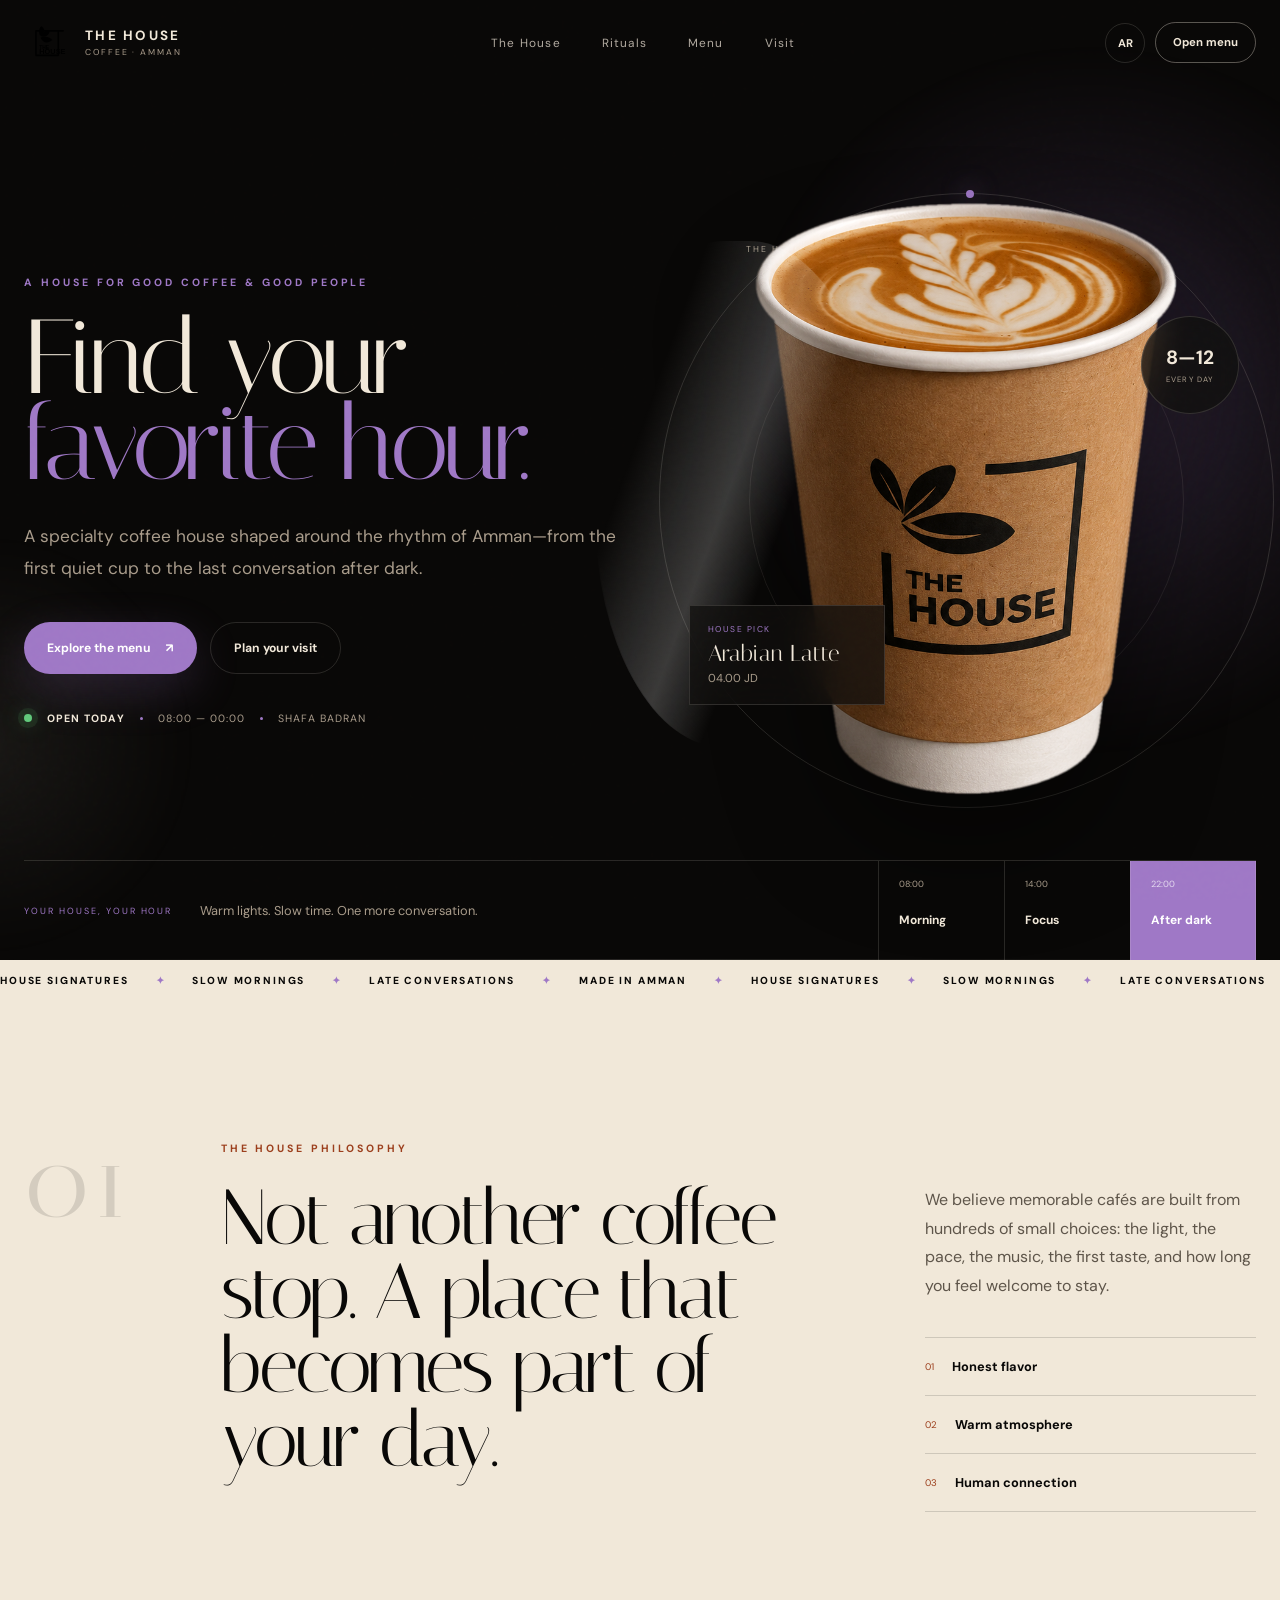
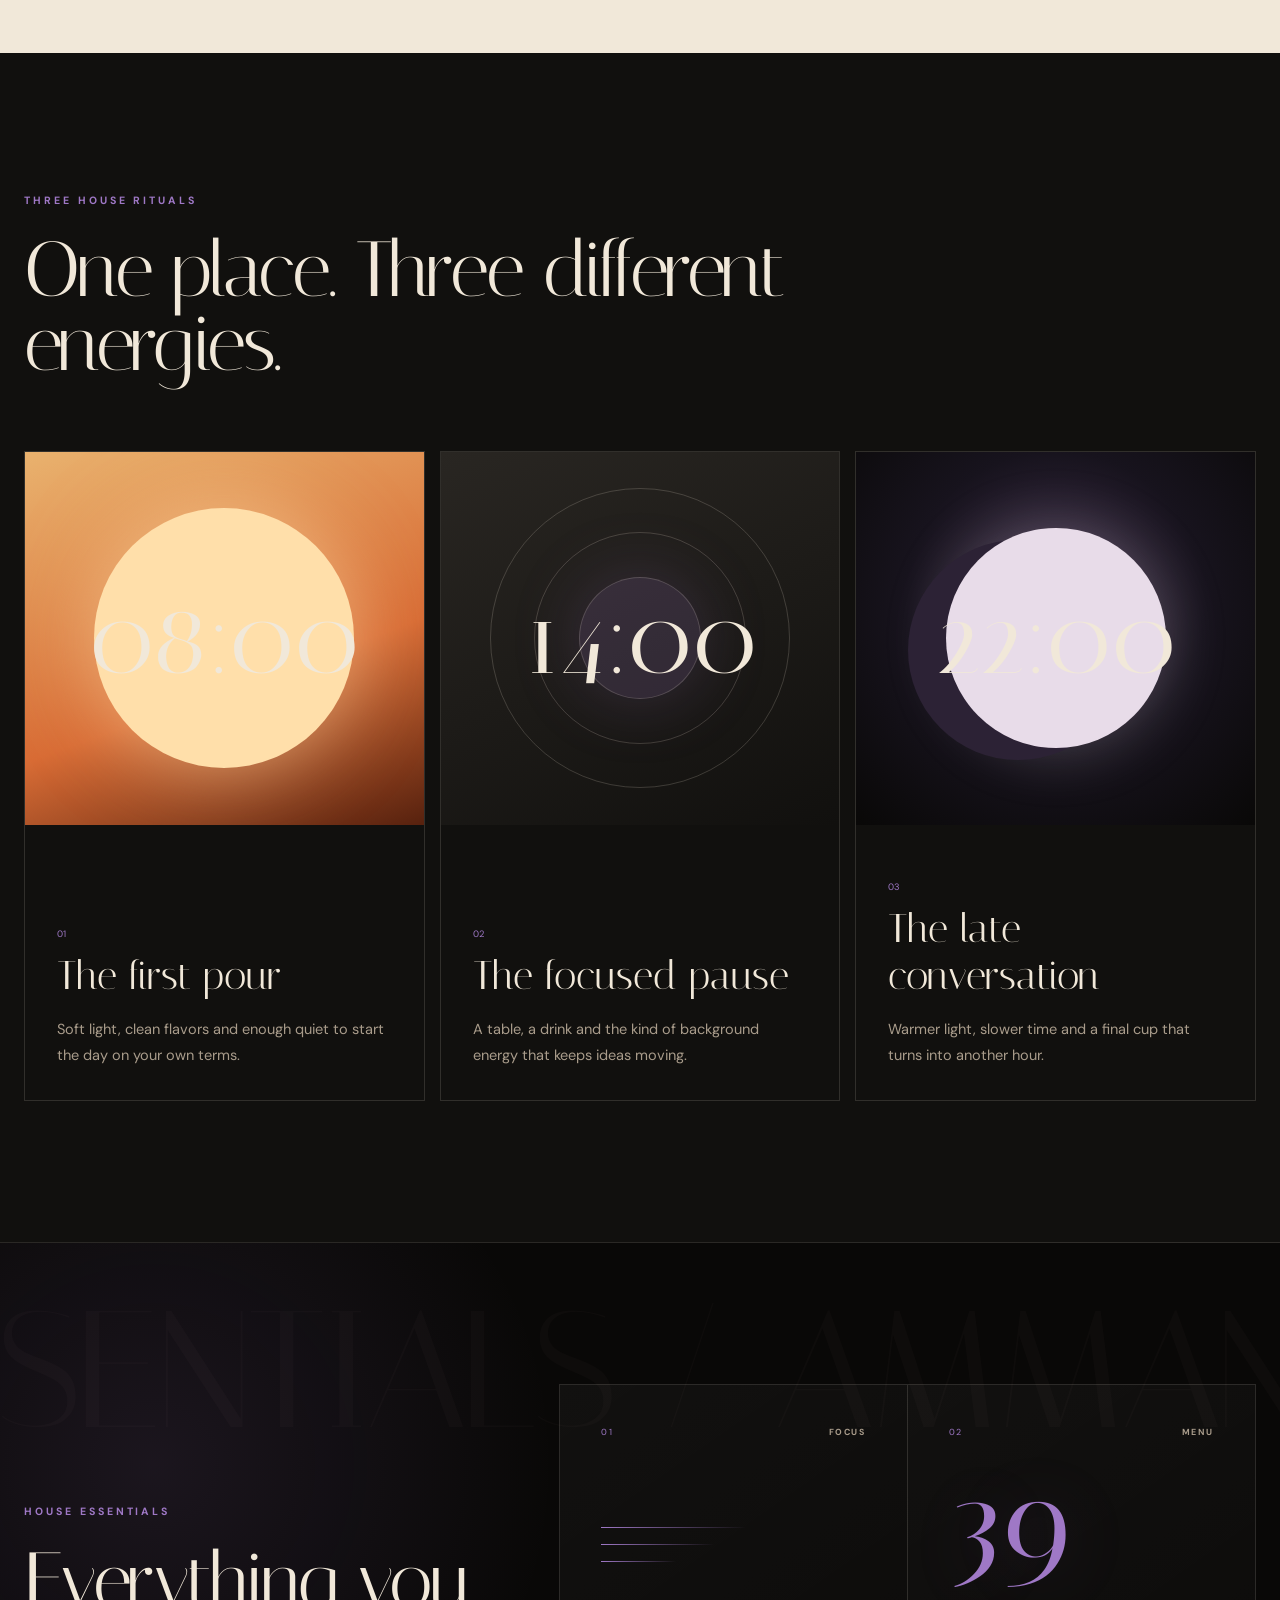
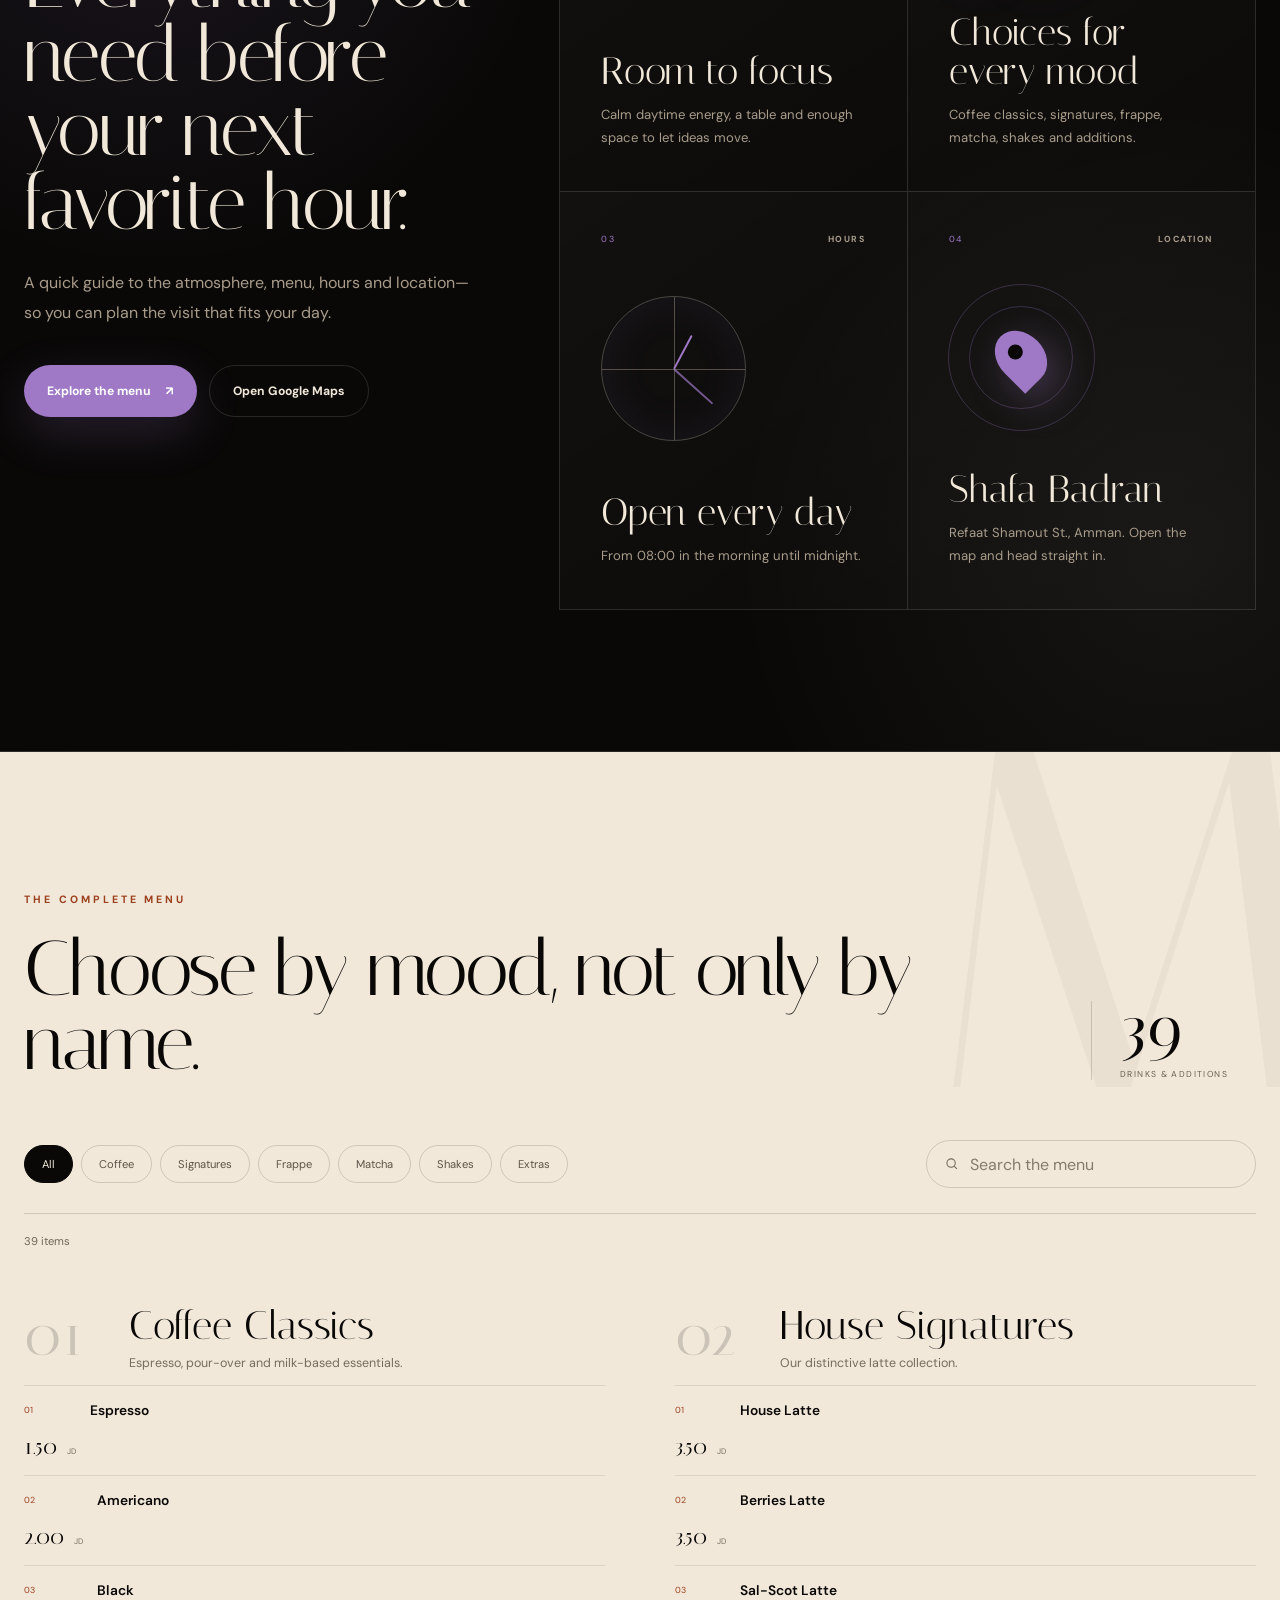
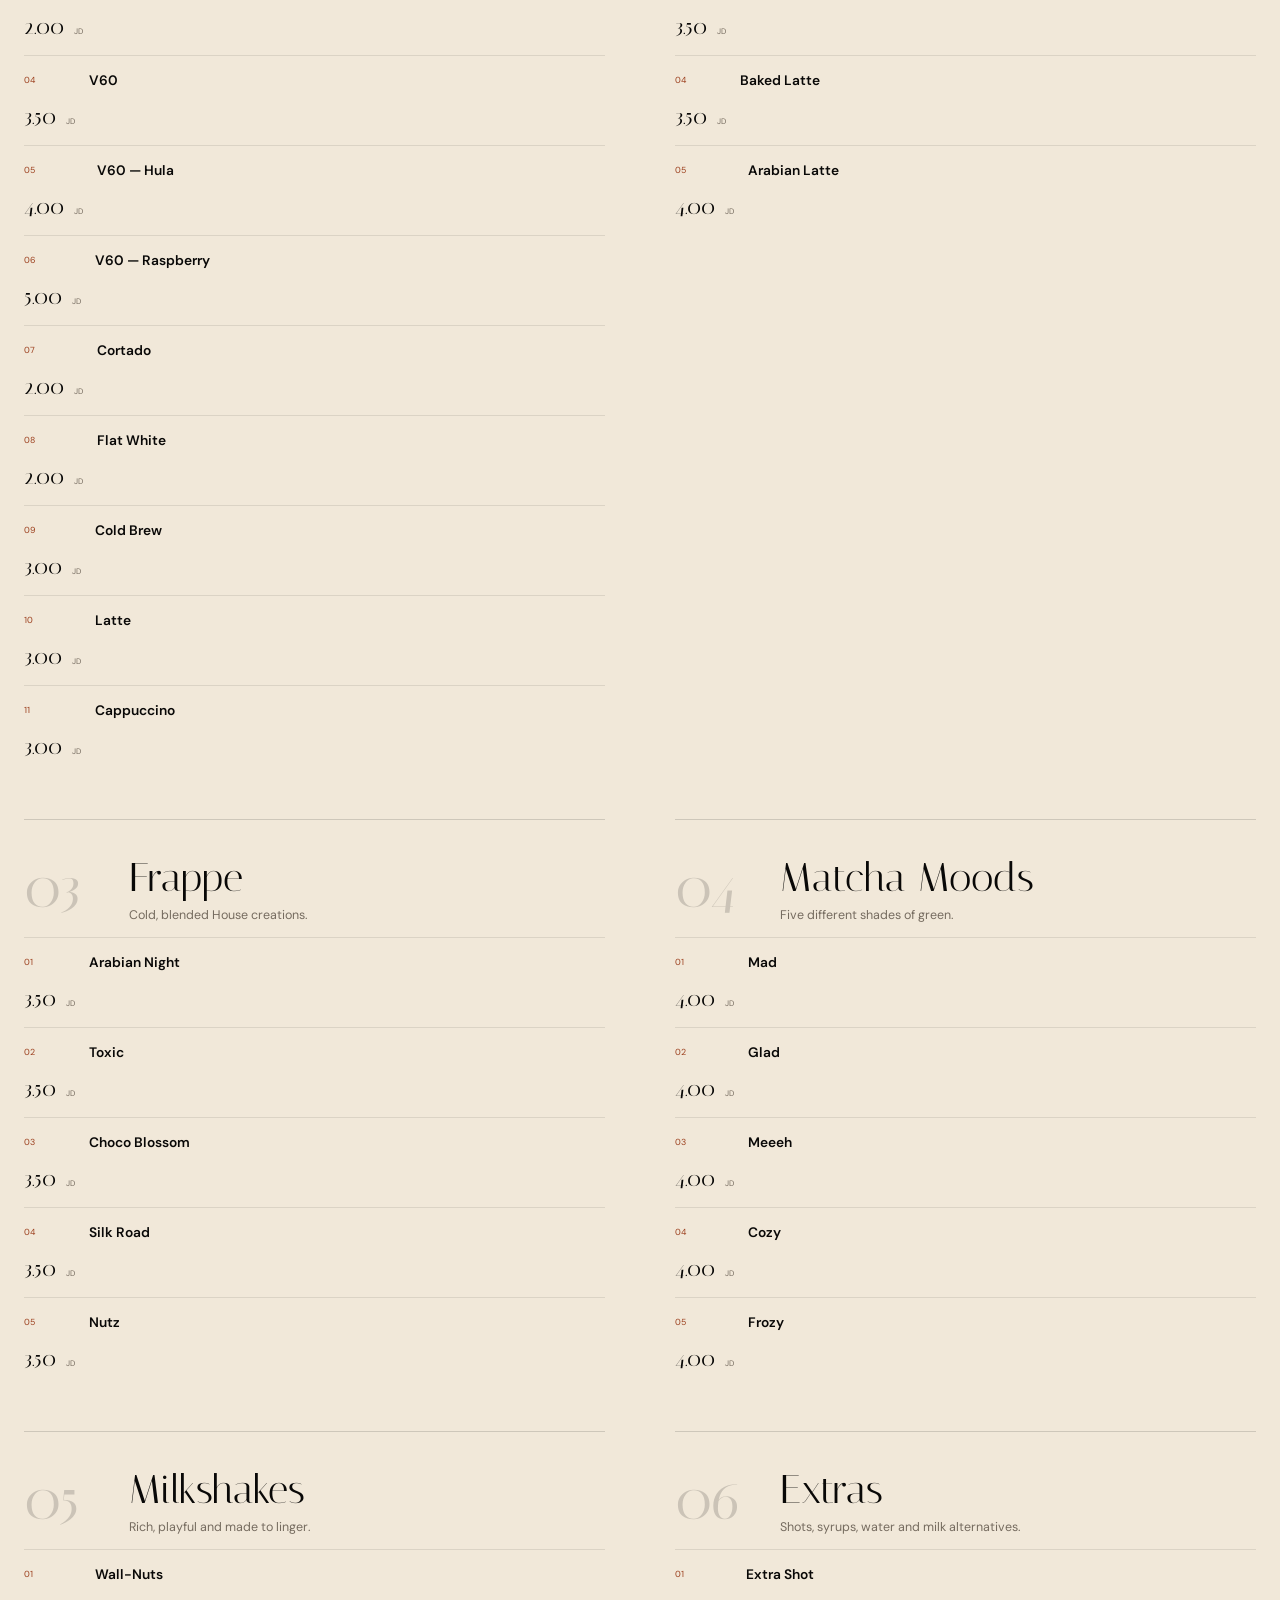
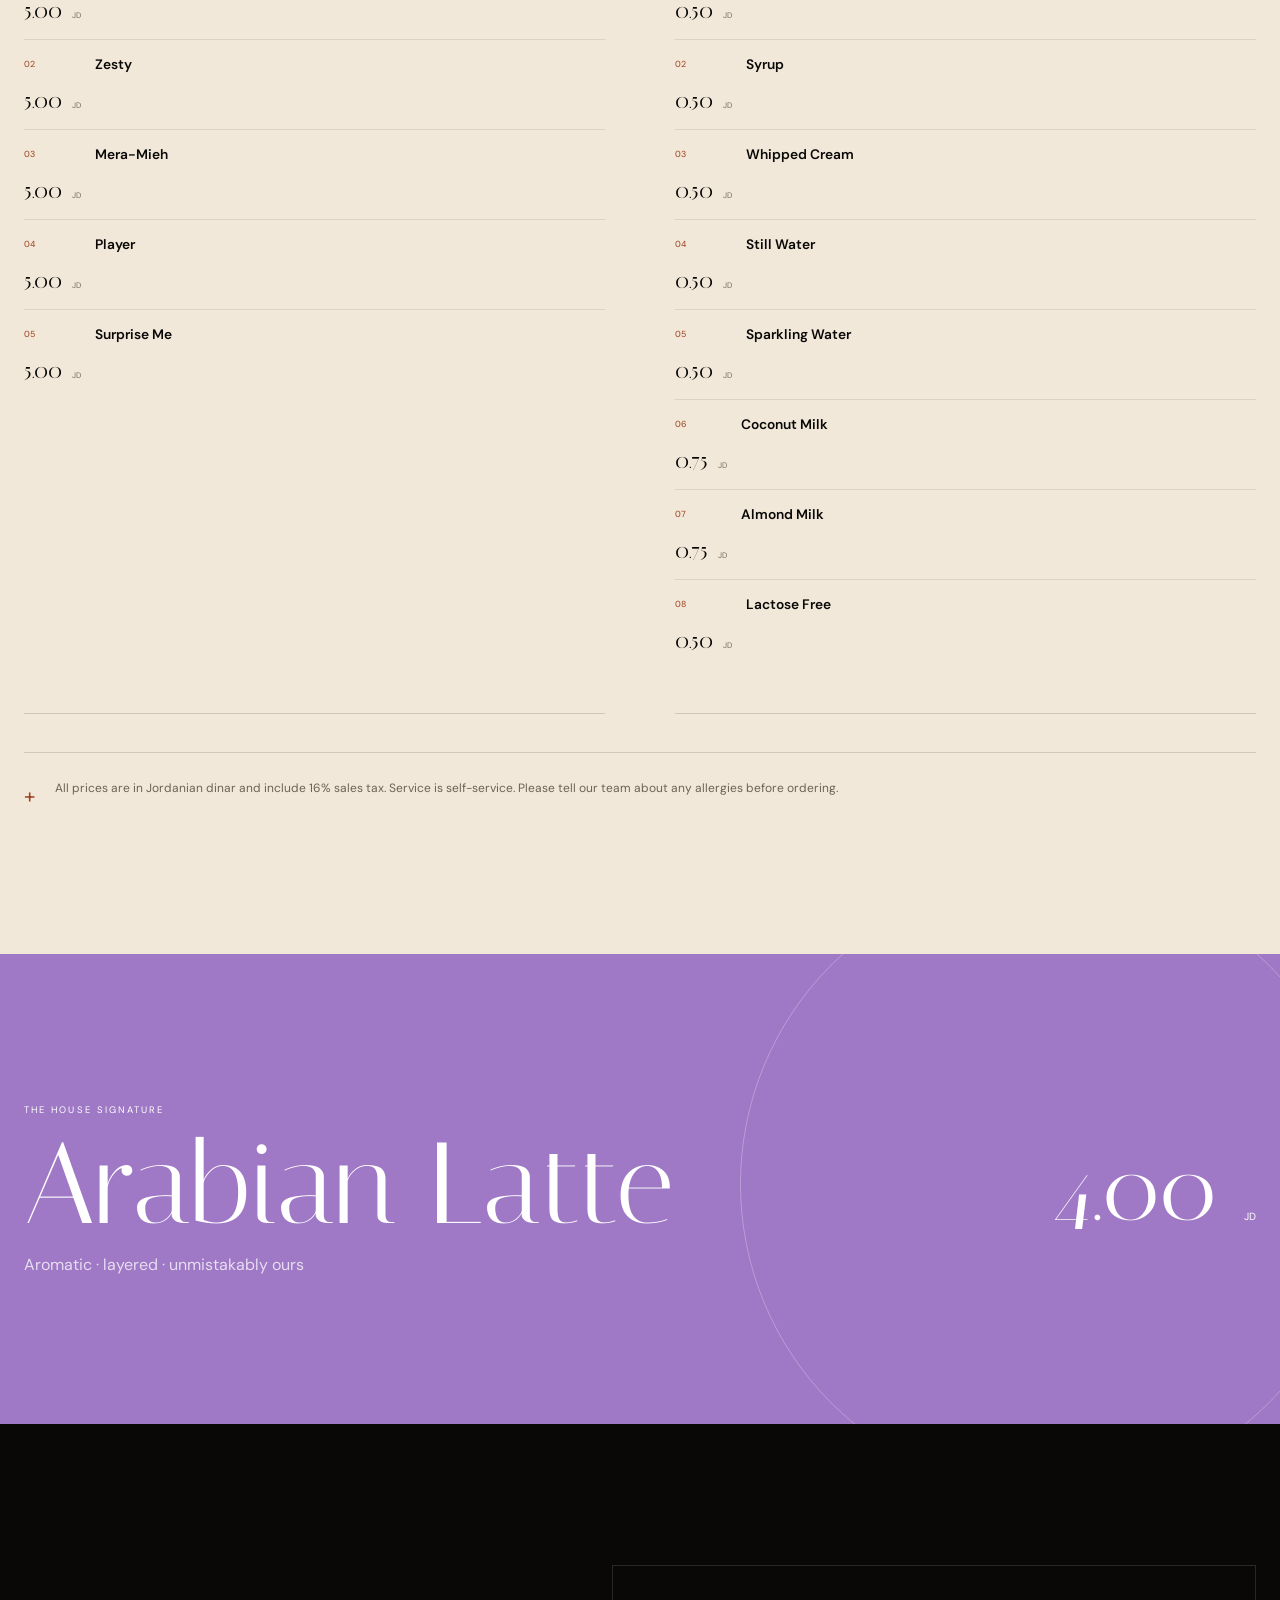
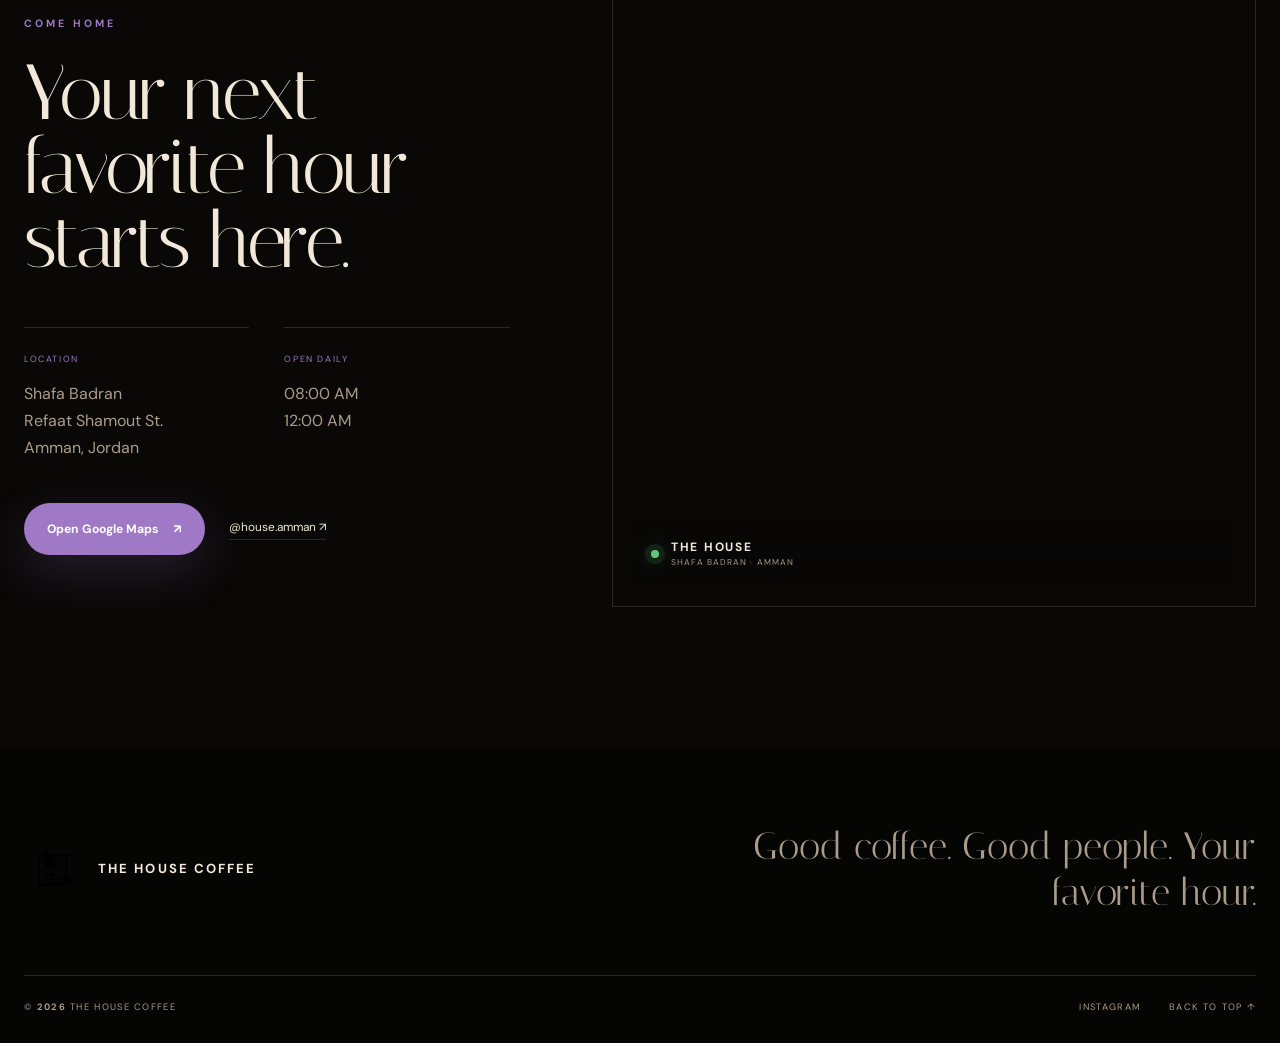
==== commit cb3cdb32: "Update index.html" ====
--- a/index.html
+++ b/index.html
@@ -9,10 +9,14 @@
   <meta property="og:description" content="Coffee, atmosphere and moments made to feel like home.">
   <meta property="og:type" content="restaurant">
   <title>The House Coffee — Flagship Experience</title>
+  <link rel="icon" type="image/svg+xml" href="./assets/house-mark.svg">
+<link rel="shortcut icon" href="./assets/house-mark.svg">
+<link rel="apple-touch-icon" href="./assets/house-mark.svg">
   <link rel="preconnect" href="https://fonts.googleapis.com">
   <link rel="preconnect" href="https://fonts.gstatic.com" crossorigin>
   <link href="https://fonts.googleapis.com/css2?family=DM+Sans:wght@400;500;600;700&family=Italiana&family=Tajawal:wght@400;500;700;800&display=swap" rel="stylesheet">
   <link rel="stylesheet" href="style.css">
+  <link rel="stylesheet" href="bottom-nav.css">
   <script type="application/ld+json">{"@context":"https://schema.org","@type":"CafeOrCoffeeShop","name":"The House Coffee","address":{"@type":"PostalAddress","streetAddress":"Refaat Shamout St., Shafa Badran","addressLocality":"Amman","addressCountry":"JO"},"openingHours":"Mo-Su 08:00-00:00","sameAs":["https://www.instagram.com/house.amman/"]}</script>
 </head>
 <body>
@@ -32,14 +36,12 @@
       <img src="assets/house-mark.svg" alt="The House Coffee logo">
       <span><strong>THE HOUSE</strong><small>COFFEE · AMMAN</small></span>
     </a>
-
     <nav class="desktop-nav" aria-label="Primary navigation">
       <a href="#story" data-en="The House" data-ar="ذا هاوس">The House</a>
       <a href="#rituals" data-en="Rituals" data-ar="التجربة">Rituals</a>
       <a href="#menu" data-en="Menu" data-ar="المنيو">Menu</a>
       <a href="#visit" data-en="Visit" data-ar="زورونا">Visit</a>
     </nav>
-
     <div class="top-actions">
       <button class="lang" type="button" aria-label="Switch language">AR</button>
       <a class="header-cta" href="#menu" data-en="Open menu" data-ar="افتح المنيو">Open menu</a>
@@ -84,6 +86,7 @@
           <div class="hour-seal"><b>8—12</b><small>EVERY DAY</small></div>
         </div>
       </div>
+
       <div class="mood-console" aria-label="Choose your House mood">
         <div><small data-en="YOUR HOUSE, YOUR HOUR" data-ar="ذا هاوس حسب وقتك">YOUR HOUSE, YOUR HOUR</small><p id="mood-caption">Quiet light. First pour. Clear mind.</p></div>
         <div class="mood-buttons" role="tablist">
@@ -114,13 +117,48 @@
       </div>
     </section>
 
-    <section class="film-section section">
-      <div class="film-copy reveal"><p class="kicker" data-en="THE HOUSE FILM" data-ar="فيلم ذا هاوس">THE HOUSE FILM</p><h2 data-en="See the details. Feel the pace." data-ar="شاهد التفاصيل، واشعر بالإيقاع.">See the details. Feel the pace.</h2><p data-en="A short glimpse of the bar, the hands behind every cup and the atmosphere that changes with every hour." data-ar="لمحة قصيرة عن البار، والأيدي خلف كل كوب، والأجواء التي تتغير مع كل ساعة.">A short glimpse of the bar, the hands behind every cup and the atmosphere that changes with every hour.</p><button class="sound-toggle" type="button"><span></span><b data-en="Sound off" data-ar="الصوت مغلق">Sound off</b></button></div>
-      <div class="film-frame reveal">
-        <div class="film-fallback"><img src="assets/house-mark.svg" alt=""><span></span></div>
-        <video class="house-film" muted loop playsinline preload="metadata" poster="https://housethe487-hue.github.io/the-house-coffee/assets/intro-poster.jpg"><source src="https://housethe487-hue.github.io/the-house-coffee/assets/intro.mp4" type="video/mp4"></video>
-        <button class="film-play" type="button" aria-label="Play film"><i></i><span data-en="PLAY THE HOUSE FILM" data-ar="شغّل فيلم ذا هاوس">PLAY THE HOUSE FILM</span></button>
-        <div class="film-meta"><span>THE HOUSE · AMMAN</span><span>00:18</span></div>
+    <!-- Replaces the old decorative 18-second film with practical visit information. -->
+    <section class="essentials-section section" id="essentials">
+      <div class="essentials-copy reveal">
+        <p class="kicker" data-en="HOUSE ESSENTIALS" data-ar="أهم تفاصيل ذا هاوس">HOUSE ESSENTIALS</p>
+        <h2 data-en="Everything you need before your next favorite hour." data-ar="كل ما تحتاجه قبل ساعتك المفضلة القادمة.">Everything you need before your next favorite hour.</h2>
+        <p data-en="A quick guide to the atmosphere, menu, hours and location—so you can plan the visit that fits your day." data-ar="دليل سريع للأجواء والمنيو وساعات العمل والموقع، حتى تخطط للزيارة المناسبة ليومك.">A quick guide to the atmosphere, menu, hours and location—so you can plan the visit that fits your day.</p>
+        <div class="essentials-actions">
+          <a class="pill primary magnetic" href="#menu"><span data-en="Explore the menu" data-ar="استكشف المنيو">Explore the menu</span><i>↗</i></a>
+          <a class="pill secondary magnetic" href="https://www.google.com/maps/search/?api=1&query=32.0452162%2C35.923683" target="_blank" rel="noopener"><span data-en="Open Google Maps" data-ar="افتح خرائط جوجل">Open Google Maps</span></a>
+        </div>
+      </div>
+
+      <div class="essentials-grid reveal">
+        <article class="essential-card essential-focus">
+          <div class="essential-top"><span>01</span><b>FOCUS</b></div>
+          <div class="essential-symbol" aria-hidden="true"><i></i><i></i><i></i></div>
+          <div><h3 data-en="Room to focus" data-ar="مساحة للتركيز">Room to focus</h3><p data-en="Calm daytime energy, a table and enough space to let ideas move." data-ar="طاقة نهارية هادئة، طاولة، ومساحة تساعد أفكارك تتحرك.">Calm daytime energy, a table and enough space to let ideas move.</p></div>
+        </article>
+
+        <article class="essential-card essential-menu">
+          <div class="essential-top"><span>02</span><b>MENU</b></div>
+          <strong class="essential-number">39</strong>
+          <div><h3 data-en="Choices for every mood" data-ar="خيارات لكل مزاج">Choices for every mood</h3><p data-en="Coffee classics, signatures, frappe, matcha, shakes and additions." data-ar="قهوة كلاسيكية، مشروبات مميزة، فرابيه، ماتشا، ميلك شيك وإضافات.">Coffee classics, signatures, frappe, matcha, shakes and additions.</p></div>
+        </article>
+
+        <article class="essential-card essential-hours">
+          <div class="essential-top"><span>03</span><b>HOURS</b></div>
+          <div class="essential-clock" aria-hidden="true"><span></span><i></i></div>
+          <div><h3 data-en="Open every day" data-ar="مفتوح كل يوم">Open every day</h3><p data-en="From 08:00 in the morning until midnight." data-ar="من الساعة 8:00 صباحاً حتى منتصف الليل.">From 08:00 in the morning until midnight.</p></div>
+        </article>
+
+        <article class="essential-card essential-location">
+          <div class="essential-top"><span>04</span><b>LOCATION</b></div>
+          <div class="essential-pin" aria-hidden="true"><span></span></div>
+          <div><h3 data-en="Shafa Badran" data-ar="شفا بدران">Shafa Badran</h3><p data-en="Refaat Shamout St., Amman. Open the map and head straight in." data-ar="شارع رفعت شموط، عمّان. افتح الخريطة وتوجّه مباشرة.">Refaat Shamout St., Amman. Open the map and head straight in.</p></div>
+        </article>
+      </div>
+
+      <!-- Compatibility nodes keep the existing script.js safe without loading or showing a video. -->
+      <div class="film-compat" hidden aria-hidden="true">
+        <button class="sound-toggle" type="button"><span></span><b>Sound off</b></button>
+        <div class="film-frame"><video class="house-film" muted loop playsinline preload="none"></video><button class="film-play" type="button" aria-label="Hidden compatibility control"></button></div>
       </div>
     </section>
 
@@ -156,6 +194,35 @@
     <div class="footer-bottom"><span>© <b id="year"></b> THE HOUSE COFFEE</span><div><a href="https://www.instagram.com/house.amman/" target="_blank" rel="noopener">INSTAGRAM</a><a href="#home" data-en="BACK TO TOP ↑" data-ar="إلى الأعلى ↑">BACK TO TOP ↑</a></div></div>
   </footer>
 
+
+  <!-- Mobile and tablet bottom navigation -->
+  <nav class="study-bottom-nav" aria-label="Quick navigation">
+    <a class="study-bottom-nav__item study-bottom-nav__location" href="#visit" aria-label="Location">
+      <svg viewBox="0 0 24 24" aria-hidden="true" focusable="false">
+        <path d="M20 10c0 5.5-8 11-8 11S4 15.5 4 10a8 8 0 1 1 16 0Z"></path>
+        <circle cx="12" cy="10" r="2.5"></circle>
+      </svg>
+      <span data-en="Location" data-ar="الموقع">Location</span>
+    </a>
+
+    <a class="study-bottom-nav__item study-bottom-nav__menu" href="#menu" aria-label="Menu">
+      <svg viewBox="0 0 24 24" aria-hidden="true" focusable="false">
+        <rect x="6" y="3" width="12" height="18" rx="1"></rect>
+        <path d="M9 7h6M9 11h6M9 15h4"></path>
+      </svg>
+      <span data-en="Menu" data-ar="المنيو">Menu</span>
+    </a>
+
+    <a class="study-bottom-nav__item study-bottom-nav__home" href="#home" aria-label="Home">
+      <svg viewBox="0 0 24 24" aria-hidden="true" focusable="false">
+        <path d="M3 11 12 3l9 8"></path>
+        <path d="M5 10v11h14V10"></path>
+        <path d="M9 21v-6h6v6"></path>
+      </svg>
+      <span data-en="Home" data-ar="الرئيسية">Home</span>
+    </a>
+  </nav>
+
   <script src="script.js"></script>
 </body>
 </html>
--- a/style.css
+++ b/style.css
@@ -1,2330 +1,273 @@
-:root {
-  --ink: #0b0908;
-  --ink-soft: #14110f;
-  --cream: #f3eadc;
-  --paper: #e8dac6;
-  --muted: #b8a995;
-  --orange: #ee6d35;
-  --orange-deep: #a83e17;
-  --line: rgba(243, 234, 220, .14);
-  --max: 1240px;
-  --header-h: 88px;
-  --ease: cubic-bezier(.2, .8, .2, 1);
-}
-
-* { box-sizing: border-box; margin: 0; padding: 0; }
-html { scroll-behavior: smooth; scroll-padding-top: 90px; }
-body {
-  background: var(--ink);
-  color: var(--cream);
-  font-family: "DM Sans", Arial, sans-serif;
-  min-width: 320px;
-  overflow-x: hidden;
-}
-body.is-arabic { font-family: "Tajawal", Arial, sans-serif; }
-body.nav-open { overflow: hidden; }
-button, a { font: inherit; }
-a { color: inherit; text-decoration: none; }
-button { color: inherit; }
-img, svg, video, iframe { display: block; max-width: 100%; }
-::selection { background: var(--orange); color: #fff; }
-
-.noise {
-  position: fixed; inset: 0; z-index: 10000; pointer-events: none; opacity: .045; mix-blend-mode: soft-light;
-  background-image: url("data:image/svg+xml,%3Csvg viewBox='0 0 180 180' xmlns='http://www.w3.org/2000/svg'%3E%3Cfilter id='n'%3E%3CfeTurbulence type='fractalNoise' baseFrequency='.85' numOctaves='4' stitchTiles='stitch'/%3E%3C/filter%3E%3Crect width='100%25' height='100%25' filter='url(%23n)' opacity='.5'/%3E%3C/svg%3E");
-}
-.cursor-glow {
-  position: fixed; width: 360px; height: 360px; border-radius: 50%; pointer-events: none; z-index: 0;
-  background: radial-gradient(circle, rgba(238,109,53,.12), transparent 68%); transform: translate(-50%,-50%); opacity: 0;
-  transition: opacity .35s ease;
-}
-.scroll-progress { position: fixed; top: 0; left: 0; right: 0; height: 2px; z-index: 2000; }
-.scroll-progress span { display: block; width: 0; height: 100%; background: var(--orange); }
-
-.preloader {
-  position: fixed; inset: 0; z-index: 9999; background: var(--ink); display: grid; place-content: center; text-align: center;
-  transition: opacity .7s var(--ease), visibility .7s var(--ease);
-}
-.preloader.hide { opacity: 0; visibility: hidden; }
-.preloader-mark {
-  width: 84px; height: 84px; border: 1px solid var(--orange); border-radius: 50%; display: grid; place-items: center; margin: auto;
-  font-family: "Playfair Display", serif; font-size: 3.2rem; color: var(--orange); animation: pulse 1.1s ease-in-out infinite alternate;
-}
-.preloader p { margin-top: 20px; font-size: .66rem; letter-spacing: .34em; color: var(--muted); }
-@keyframes pulse { to { transform: scale(1.08); box-shadow: 0 0 50px rgba(238,109,53,.18); } }
-
-.site-header {
-  position: fixed; top: 0; left: 0; right: 0; z-index: 1000; height: var(--header-h); padding: 0 max(24px, calc((100vw - var(--max)) / 2));
-  display: grid; grid-template-columns: auto 1fr auto; align-items: center; gap: 40px; border-bottom: 1px solid transparent;
-  transition: background .35s ease, border-color .35s ease, height .35s ease;
-}
-.site-header.scrolled { background: rgba(11,9,8,.86); backdrop-filter: blur(18px); border-color: var(--line); height: 76px; }
-.brand { display: inline-flex; align-items: center; gap: 13px; position: relative; z-index: 2; }
-.brand img { width: 48px; height: 48px; object-fit: cover; border-radius: 50%; border: 1px solid rgba(243,234,220,.22); }
-.brand span { display: flex; flex-direction: column; gap: 2px; }
-.brand strong { font-size: .88rem; letter-spacing: .15em; }
-.brand small { color: var(--muted); font-size: .55rem; letter-spacing: .22em; }
-.site-nav { display: flex; justify-content: center; gap: clamp(22px, 3vw, 42px); }
-.site-nav a { position: relative; font-size: .78rem; letter-spacing: .08em; color: rgba(243,234,220,.78); transition: color .25s ease; }
-.site-nav a::after { content:""; position:absolute; left:0; right:100%; bottom:-9px; height:1px; background:var(--orange); transition:right .35s var(--ease); }
-.site-nav a:hover { color: var(--cream); }
-.site-nav a:hover::after { right: 0; }
-.header-actions { display: flex; align-items: center; gap: 12px; }
-.lang-toggle, .menu-toggle { border: 0; background: transparent; cursor: pointer; }
-.lang-toggle { width: 40px; height: 40px; border: 1px solid var(--line); border-radius: 50%; font-size: .72rem; font-weight: 700; }
-.nav-cta { padding: 12px 18px; border: 1px solid rgba(243,234,220,.35); border-radius: 999px; font-size: .72rem; font-weight: 700; transition: .3s ease; }
-.nav-cta:hover { background: var(--cream); color: var(--ink); }
-.menu-toggle { display: none; width: 44px; height: 44px; position: relative; z-index: 2; }
-.menu-toggle span { position: absolute; width: 24px; height: 1px; background: var(--cream); left: 10px; transition: .3s ease; }
-.menu-toggle span:first-child { top: 18px; }
-.menu-toggle span:last-child { top: 26px; }
-.menu-toggle.active span:first-child { transform: translateY(4px) rotate(45deg); }
-.menu-toggle.active span:last-child { transform: translateY(-4px) rotate(-45deg); }
-
-.hero {
-  min-height: 100svh; position: relative; display: grid; grid-template-columns: 1.05fr .95fr; align-items: center;
-  max-width: 1600px; margin: 0 auto; padding: calc(var(--header-h) + 70px) max(24px, calc((100vw - var(--max)) / 2)) 86px; overflow: hidden;
-}
-.hero::after { content:""; position:absolute; left:0; right:0; bottom:0; height:1px; background:linear-gradient(90deg,transparent,var(--line),transparent); }
-.hero-ambient { position: absolute; border-radius: 50%; filter: blur(2px); pointer-events: none; }
-.hero-ambient-one { width: 720px; height: 720px; right: -190px; top: 55px; background: radial-gradient(circle, rgba(238,109,53,.23), rgba(119,42,13,.09) 42%, transparent 70%); }
-.hero-ambient-two { width: 480px; height: 480px; left: -260px; bottom: -180px; background: radial-gradient(circle, rgba(243,234,220,.08), transparent 70%); }
-.hero-copy { position: relative; z-index: 2; max-width: 720px; }
-.eyebrow { color: var(--orange); font-size: .68rem; font-weight: 700; letter-spacing: .28em; margin-bottom: 26px; }
-.hero h1 { font-family: "Playfair Display", serif; font-size: clamp(4.1rem, 7.7vw, 8rem); font-weight: 500; line-height: .88; letter-spacing: -.055em; max-width: 870px; }
-.hero h1 span, .hero h1 em { display: block; }
-.hero h1 em { color: var(--orange); font-weight: 500; }
-.hero-lead { max-width: 610px; margin-top: 34px; color: var(--muted); font-size: clamp(1rem, 1.4vw, 1.12rem); line-height: 1.8; }
-.hero-actions { display: flex; gap: 14px; flex-wrap: wrap; margin-top: 38px; }
-.button { display: inline-flex; align-items: center; justify-content: center; gap: 14px; min-height: 52px; padding: 0 24px; border-radius: 999px; font-size: .78rem; font-weight: 700; letter-spacing: .04em; transition: transform .3s var(--ease), background .3s ease, color .3s ease; }
-.button svg { width: 18px; fill: none; stroke: currentColor; stroke-width: 1.7; }
-.button:hover { transform: translateY(-3px); }
-.button-primary { background: var(--orange); color: #fff; box-shadow: 0 15px 42px rgba(238,109,53,.2); }
-.button-primary:hover { background: #ff7d42; }
-.button-ghost { border: 1px solid var(--line); color: var(--cream); }
-.button-ghost:hover { border-color: rgba(243,234,220,.42); background: rgba(255,255,255,.04); }
-.hero-meta { display: flex; align-items: center; gap: 18px; margin-top: 40px; color: var(--muted); font-size: .72rem; letter-spacing: .08em; }
-.hero-meta b { color: var(--cream); }
-.hero-meta i { width: 3px; height: 3px; background: var(--orange); border-radius: 50%; }
-
-.hero-art { min-height: 650px; position: relative; display: grid; place-items: center; z-index: 1; }
-.cup-stage { width: min(46vw, 560px); aspect-ratio: 1; position: relative; display: grid; place-items: center; }
-.cup { width: 100%; position: relative; z-index: 2; animation: float 6s ease-in-out infinite; }
-@keyframes float { 50% { transform: translateY(-18px) rotate(1.5deg); } }
-.orbit { position: absolute; border: 1px solid rgba(243,234,220,.12); border-radius: 50%; display: grid; place-items: center; }
-.orbit::before { content:""; width:8px; height:8px; background:var(--orange); border-radius:50%; position:absolute; top:-4px; }
-.orbit span { position:absolute; top:-28px; background:var(--ink); padding:4px 10px; color:var(--muted); font-size:.54rem; letter-spacing:.22em; }
-.orbit-one { width: 88%; height: 88%; animation: spin 22s linear infinite; }
-.orbit-two { width: 65%; height: 65%; animation: spin 17s linear infinite reverse; }
-
-.orbit-copy {
-  position: absolute;
-  inset: 0;
-  display: grid;
-  place-items: center;
-  pointer-events: none;
-}
-
-.orbit-copy svg {
-  width: 100%;
-  height: 100%;
-  overflow: visible;
-}
-
-.orbit-copy text {
-  fill: rgba(243, 234, 220, .62);
-  font-family: "DM Sans", Arial, sans-serif;
-  font-size: 4.2px;
-  font-weight: 700;
-  letter-spacing: 1.85px;
-  text-transform: uppercase;
-}
-
-.orbit-copy-outer svg {
-  width: 94%;
-  height: 94%;
-  animation: spin 30s linear infinite;
-}
-
-.orbit-copy-inner svg {
-  width: 71%;
-  height: 71%;
-  animation: spin 24s linear infinite reverse;
-}
-
-.orbit-copy-inner text {
-  fill: rgba(243, 234, 220, .34);
-  font-size: 4px;
-  letter-spacing: 1.4px;
-}
-@keyframes spin { to { transform: rotate(360deg); } }
-.steam { position:absolute; width:48px; height:190px; top:13%; border-left:2px solid rgba(243,234,220,.28); border-radius:50%; filter:blur(1px); opacity:0; animation:steam 4s ease-in-out infinite; }
-.steam-one { left:41%; }
-.steam-two { left:50%; animation-delay:1.1s; height:160px; }
-.steam-three { left:58%; animation-delay:2.2s; height:180px; }
-@keyframes steam { 0%{opacity:0; transform:translateY(20px) scaleX(.8)} 35%{opacity:.65} 100%{opacity:0; transform:translateY(-90px) scaleX(1.4)} }
-.rating-pill { position:absolute; right:5%; bottom:14%; display:grid; grid-template-columns:auto auto; gap:2px 8px; align-items:center; padding:13px 17px; border:1px solid var(--line); border-radius:16px; background:rgba(20,17,15,.74); backdrop-filter:blur(14px); }
-.rating-pill span { color:#ffc36b; }
-.rating-pill b { font-size:1.1rem; }
-.rating-pill small { grid-column:1/-1; color:var(--muted); font-size:.58rem; letter-spacing:.12em; }
-.scroll-cue { position:absolute; left:50%; bottom:28px; width:30px; height:48px; border:1px solid var(--line); border-radius:999px; display:flex; justify-content:center; padding-top:9px; }
-.scroll-cue span { width:3px; height:7px; background:var(--orange); border-radius:3px; animation:scrollCue 1.8s ease infinite; }
-@keyframes scrollCue { 70% { transform:translateY(18px); opacity:0; } 71% { transform:translateY(0); opacity:0; } 100% { opacity:1; } }
-
-.brand-strip { overflow:hidden; border-bottom:1px solid var(--line); background:var(--cream); color:var(--ink); padding:14px 0; }
-.marquee { display:flex; align-items:center; gap:28px; width:max-content; animation:marquee 24s linear infinite; font-size:.66rem; font-weight:800; letter-spacing:.18em; }
-.marquee i { color:var(--orange); font-style:normal; }
-@keyframes marquee { to { transform:translateX(-50%); } }
-
-.section { padding: clamp(90px, 11vw, 160px) max(24px, calc((100vw - var(--max)) / 2)); }
-.section-heading { max-width: 920px; }
-.section h2 { font-family:"Playfair Display",serif; font-weight:500; font-size:clamp(2.8rem,5.5vw,5.6rem); line-height:1.05; letter-spacing:-.045em; }
-.story { background:var(--cream); color:var(--ink); }
-.story .eyebrow { color:var(--orange-deep); }
-.story-grid { margin-top:70px; display:grid; grid-template-columns:1.25fr .75fr; gap:18px; }
-.story-card { min-height:280px; padding:34px; border:1px solid rgba(11,9,8,.15); display:flex; flex-direction:column; justify-content:space-between; }
-.story-card-main { grid-row:span 2; min-height:580px; background:var(--ink); color:var(--cream); position:relative; overflow:hidden; }
-.story-card-main::after { content:"H"; position:absolute; right:-20px; bottom:-110px; color:rgba(238,109,53,.12); font-family:"Playfair Display",serif; font-size:26rem; line-height:1; }
-.card-number { font-size:.7rem; letter-spacing:.18em; color:var(--orange); }
-.story-card h3 { font-family:"Playfair Display",serif; font-size:clamp(2rem,4vw,4rem); font-weight:500; margin-bottom:20px; }
-.story-card p { color:var(--muted); max-width:610px; line-height:1.8; }
-.story:not(.story-card-main) p { color:#62584d; }
-.story-quote { min-height:280px; padding:34px; background:var(--orange); color:#fff; display:flex; flex-direction:column; justify-content:space-between; }
-.story-quote > span { font-family:"Playfair Display",serif; font-size:5rem; line-height:.6; opacity:.45; }
-.story-quote blockquote { font-family:"Playfair Display",serif; font-size:clamp(1.8rem,3vw,3.2rem); line-height:1.06; }
-.story-quote small { font-size:.58rem; letter-spacing:.2em; }
-
-.experience { display:grid; grid-template-columns:.8fr 1.2fr; gap:clamp(40px,7vw,100px); align-items:center; background:var(--ink-soft); }
-.experience-copy > p:not(.eyebrow) { margin-top:26px; color:var(--muted); line-height:1.8; max-width:520px; }
-.experience-copy ul { list-style:none; margin-top:46px; border-top:1px solid var(--line); }
-.experience-copy li { display:flex; gap:24px; align-items:center; padding:20px 0; border-bottom:1px solid var(--line); }
-.experience-copy li span { color:var(--orange); font-size:.68rem; }
-.experience-copy li b { font-size:.86rem; letter-spacing:.04em; }
-.video-shell { min-height:660px; position:relative; overflow:hidden; border-radius:3px; background:linear-gradient(135deg,#20150f,#070606); border:1px solid var(--line); }
-.video-shell::before { content:""; position:absolute; inset:0; z-index:1; background:linear-gradient(180deg,rgba(0,0,0,.06),rgba(0,0,0,.56)); pointer-events:none; }
-
-.video-fallback {
-  position: absolute;
-  inset: 0;
-  z-index: 0;
-  display: grid;
-  place-content: center;
-  place-items: center;
-  overflow: hidden;
+:root{--bg:#090807;--bg2:#11100e;--cream:#f1e8d9;--paper:#dfd0bb;--muted:#a99c8b;--accent:#e8733f;--accent-rgb:232,115,63;--line:rgba(241,232,217,.14);--darkline:rgba(9,8,7,.15);--max:1320px;--header:86px;--ease:cubic-bezier(.16,1,.3,1)}
+*{box-sizing:border-box;margin:0;padding:0}html{scroll-behavior:smooth;scroll-padding-top:85px}body{min-width:320px;background:var(--bg);color:var(--cream);font-family:"DM Sans",Arial,sans-serif;overflow-x:hidden}body.is-ar{font-family:"Tajawal",Arial,sans-serif}body.nav-open{overflow:hidden}a{color:inherit;text-decoration:none}button,input{font:inherit;color:inherit}button{cursor:pointer}img,svg,video,iframe{display:block;max-width:100%}::selection{background:var(--accent);color:#fff}.skip-link{position:fixed;z-index:20000;top:12px;left:16px;padding:10px 15px;border-radius:999px;background:var(--cream);color:var(--bg);transform:translateY(-180%);transition:.2s}.skip-link:focus{transform:none}.grain{position:fixed;inset:0;z-index:9998;pointer-events:none;opacity:.045;mix-blend-mode:soft-light;background-image:url("data:image/svg+xml,%3Csvg viewBox='0 0 180 180' xmlns='http://www.w3.org/2000/svg'%3E%3Cfilter id='n'%3E%3CfeTurbulence type='fractalNoise' baseFrequency='.9' numOctaves='4' stitchTiles='stitch'/%3E%3C/filter%3E%3Crect width='100%25' height='100%25' filter='url(%23n)'/%3E%3C/svg%3E")}.pointer-light{position:fixed;width:460px;height:460px;border-radius:50%;z-index:0;pointer-events:none;background:radial-gradient(circle,rgba(var(--accent-rgb),.12),transparent 68%);transform:translate(-50%,-50%);opacity:0}.progress{position:fixed;left:0;right:0;top:0;height:2px;z-index:12000}.progress span{display:block;width:0;height:100%;background:var(--accent)}
+.loader{position:fixed;inset:0;z-index:15000;background:var(--bg);display:grid;place-content:center;text-align:center;transition:opacity .8s var(--ease),visibility .8s var(--ease)}.loader.hide{opacity:0;visibility:hidden}.loader-mark{width:108px;height:108px;margin:auto;color:var(--accent);animation:loaderPulse 1.5s ease-in-out infinite alternate}.loader-mark img{width:100%;height:100%}.loader p{margin-top:28px;font-size:.63rem;letter-spacing:.34em;color:var(--muted)}.loader-line{width:180px;height:1px;background:var(--line);margin:22px auto 0;overflow:hidden}.loader-line span{display:block;width:44%;height:100%;background:var(--accent);animation:loadLine 1.4s var(--ease) infinite}@keyframes loaderPulse{to{transform:scale(1.045);filter:drop-shadow(0 0 28px rgba(var(--accent-rgb),.2))}}@keyframes loadLine{from{transform:translateX(-120%)}to{transform:translateX(330%)}}
+.topbar{position:fixed;top:0;left:0;right:0;height:var(--header);z-index:5000;padding:0 max(24px,calc((100vw - var(--max))/2));display:grid;grid-template-columns:auto 1fr auto;gap:42px;align-items:center;border-bottom:1px solid transparent;transition:.35s}.topbar.scrolled{height:74px;background:rgba(9,8,7,.82);backdrop-filter:blur(24px);border-color:var(--line)}.brand{display:flex;align-items:center;gap:12px;position:relative;z-index:2}.brand img{width:49px;height:49px;color:var(--cream)}.brand span{display:flex;flex-direction:column;gap:2px}.brand strong{font-size:.84rem;letter-spacing:.17em}.brand small{font-size:.54rem;letter-spacing:.22em;color:var(--muted)}.desktop-nav{display:flex;justify-content:center;gap:clamp(24px,3.2vw,48px)}.desktop-nav a{font-size:.74rem;letter-spacing:.1em;color:rgba(241,232,217,.72);position:relative;transition:.25s}.desktop-nav a:after{content:"";position:absolute;left:0;right:100%;bottom:-9px;height:1px;background:var(--accent);transition:.35s var(--ease)}.desktop-nav a:hover{color:var(--cream)}.desktop-nav a:hover:after{right:0}.top-actions{display:flex;align-items:center;gap:10px;position:relative;z-index:2}.lang,.menu-button{border:0;background:none}.lang{width:40px;height:40px;border:1px solid var(--line);border-radius:50%;font-size:.7rem;font-weight:700}.header-cta{padding:12px 17px;border:1px solid rgba(241,232,217,.35);border-radius:999px;font-size:.71rem;font-weight:700;transition:.3s}.header-cta:hover{background:var(--cream);color:var(--bg)}.menu-button{width:43px;height:43px;display:none;position:relative}.menu-button span{position:absolute;left:9px;width:25px;height:1px;background:var(--cream);transition:.3s}.menu-button span:first-child{top:17px}.menu-button span:last-child{top:25px}.menu-button.active span:first-child{transform:translateY(4px) rotate(45deg)}.menu-button.active span:last-child{transform:translateY(-4px) rotate(-45deg)}.mobile-panel{position:fixed;inset:0;z-index:4500;padding:calc(var(--header) + 50px) 24px 35px;background:rgba(9,8,7,.98);display:grid;align-content:space-between;opacity:0;visibility:hidden;transform:translateY(-16px);transition:.45s var(--ease)}.mobile-panel.open{opacity:1;visibility:visible;transform:none}.mobile-panel nav{display:grid}.mobile-panel nav a{display:flex;gap:18px;align-items:center;padding:18px 0;border-bottom:1px solid var(--line)}.mobile-panel nav span{color:var(--accent);font-size:.62rem}.mobile-panel nav b{font-family:"Italiana",serif;font-size:clamp(2.4rem,12vw,4.8rem);font-weight:400}.mobile-panel>div{display:flex;justify-content:space-between;gap:16px;align-items:end;color:var(--muted);font-size:.69rem;letter-spacing:.12em}.mobile-panel>div a{color:var(--cream)}
+.hero{min-height:100svh;position:relative;isolation:isolate;padding:calc(var(--header) + 55px) max(24px,calc((100vw - var(--max))/2)) 0;overflow:hidden}.hero:after{content:"";position:absolute;left:0;right:0;bottom:0;height:1px;background:linear-gradient(90deg,transparent,var(--line),transparent)}.hero-grid{min-height:calc(100svh - var(--header) - 95px);display:grid;grid-template-columns:1.06fr .94fr;align-items:center;position:relative;z-index:2}.hero-glow{position:absolute;border-radius:50%;pointer-events:none;filter:blur(1px);transition:background .8s ease}.glow-a{width:720px;height:720px;right:-170px;top:40px;background:radial-gradient(circle,rgba(var(--accent-rgb),.24),rgba(var(--accent-rgb),.08) 42%,transparent 70%)}.glow-b{width:430px;height:430px;left:-230px;bottom:0;background:radial-gradient(circle,rgba(241,232,217,.07),transparent 70%)}.hero-copy{max-width:760px;position:relative;z-index:4}.kicker{color:var(--accent);font-size:.66rem;font-weight:700;letter-spacing:.28em;margin-bottom:26px}.hero h1,.section h2{font-family:"Italiana",serif;font-weight:400}.hero h1{font-size:clamp(4.6rem,8.2vw,9rem);line-height:.82;letter-spacing:-.045em}.hero h1 span,.hero h1 em{display:block}.hero h1 em{color:var(--accent);font-style:normal}.lead{max-width:620px;margin-top:34px;color:var(--muted);font-size:clamp(1rem,1.35vw,1.13rem);line-height:1.8}.hero-actions{display:flex;gap:13px;flex-wrap:wrap;margin-top:38px}.pill{min-height:52px;padding:0 23px;border-radius:999px;display:inline-flex;align-items:center;justify-content:center;gap:14px;font-size:.76rem;font-weight:700;transition:transform .35s var(--ease),background .3s,color .3s,border-color .3s}.pill:hover{transform:translateY(-3px)}.pill.primary{background:var(--accent);color:#fff;box-shadow:0 16px 48px rgba(var(--accent-rgb),.2)}.pill.secondary{border:1px solid var(--line)}.pill.secondary:hover{background:rgba(255,255,255,.04);border-color:rgba(241,232,217,.35)}.status-line{display:flex;align-items:center;gap:15px;margin-top:38px;color:var(--muted);font-size:.66rem;letter-spacing:.1em;flex-wrap:wrap}.status-line b{color:var(--cream)}.status-line i{width:3px;height:3px;border-radius:50%;background:var(--accent)}.live-dot{width:8px;height:8px;border-radius:50%;background:#61c87b;box-shadow:0 0 0 6px rgba(97,200,123,.1),0 0 20px rgba(97,200,123,.65)}.hero-object{min-height:660px;position:relative;display:grid;place-items:center;perspective:1200px}.cup-wrap{width:min(36vw,450px);position:relative;z-index:3;transform-style:preserve-3d;animation:cupFloat 6s ease-in-out infinite}.cup-wrap img{width:100%;height:auto;filter:saturate(1.03) contrast(1.02) drop-shadow(0 55px 52px rgba(0,0,0,.46));user-select:none;pointer-events:none}.cup-shine{position:absolute;inset:8% 19% 10% 18%;border-radius:46%;background:linear-gradient(110deg,transparent 24%,rgba(255,255,255,.2) 48%,transparent 62%);mix-blend-mode:screen;transform:translateX(-80%);animation:cupShine 5.5s ease-in-out infinite}.orbital{position:absolute;border:1px solid var(--line);border-radius:50%;z-index:1}.orbital-one{width:min(48vw,620px);aspect-ratio:1;animation:spin 28s linear infinite}.orbital-one:before{content:"";position:absolute;width:8px;height:8px;border-radius:50%;background:var(--accent);top:-4px;left:50%;box-shadow:0 0 25px rgba(var(--accent-rgb),.8)}.orbital-one span{position:absolute;top:8%;left:14%;font-size:.54rem;letter-spacing:.24em;color:var(--muted);white-space:nowrap}.orbital-two{width:min(34vw,440px);aspect-ratio:1;animation:spin 19s linear infinite reverse;opacity:.6}.hero-ticket{position:absolute;z-index:5;left:2%;bottom:19%;min-width:196px;padding:18px;border:1px solid var(--line);background:rgba(17,16,14,.72);backdrop-filter:blur(18px);display:grid;gap:4px}.hero-ticket small{font-size:.53rem;letter-spacing:.18em;color:var(--accent)}.hero-ticket strong{font-family:"Italiana",serif;font-size:1.45rem;font-weight:400}.hero-ticket span{color:var(--muted);font-size:.72rem}.hour-seal{position:absolute;z-index:5;right:3%;top:22%;width:98px;height:98px;border:1px solid var(--line);border-radius:50%;background:rgba(17,16,14,.7);backdrop-filter:blur(15px);display:grid;place-content:center;text-align:center}.hour-seal b{font-size:1.2rem}.hour-seal small{font-size:.48rem;letter-spacing:.16em;color:var(--muted);margin-top:4px}.steam{position:absolute;z-index:5;top:-6%;width:42px;height:170px;border-left:2px solid rgba(241,232,217,.3);border-radius:50%;filter:blur(1px);opacity:0;animation:steam 4s ease-in-out infinite}.s1{left:39%}.s2{left:50%;height:145px;animation-delay:1.2s}.s3{left:61%;height:160px;animation-delay:2.3s}@keyframes cupFloat{50%{transform:translateY(-18px) rotate(1.4deg)}}@keyframes cupShine{0%,24%{transform:translateX(-100%);opacity:0}50%{opacity:.75}76%,100%{transform:translateX(100%);opacity:0}}@keyframes spin{to{transform:rotate(360deg)}}@keyframes steam{0%{opacity:0;transform:translateY(20px) scaleX(.8)}35%{opacity:.65}100%{opacity:0;transform:translateY(-90px) scaleX(1.4)}}
+.mood-console{position:relative;z-index:4;max-width:var(--max);margin:0 auto;min-height:100px;border-top:1px solid var(--line);display:grid;grid-template-columns:1fr auto;align-items:center;gap:40px}.mood-console>div:first-child{display:grid;grid-template-columns:auto 1fr;gap:28px;align-items:center}.mood-console small{font-size:.56rem;letter-spacing:.22em;color:var(--accent)}.mood-console p{color:var(--muted);font-size:.8rem}.mood-buttons{display:flex;height:100%}.mood{min-width:126px;border:0;border-left:1px solid var(--line);background:transparent;padding:17px 20px;display:grid;gap:7px;text-align:left;transition:.35s}.mood:last-child{border-right:1px solid var(--line)}.mood span{font-size:.56rem;color:var(--muted)}.mood b{font-size:.75rem}.mood.active{background:var(--accent);color:#fff}.mood.active span{color:rgba(255,255,255,.72)}.ticker{overflow:hidden;padding:14px 0;background:var(--cream);color:var(--bg)}.ticker>div{width:max-content;display:flex;gap:27px;align-items:center;animation:marquee 24s linear infinite;font-size:.64rem;font-weight:800;letter-spacing:.18em}.ticker i{color:var(--accent);font-style:normal}@keyframes marquee{to{transform:translateX(-50%)}}
+.section{padding:clamp(95px,11vw,170px) max(24px,calc((100vw - var(--max))/2))}.section h2{font-size:clamp(3.1rem,6.1vw,6.5rem);line-height:.95;letter-spacing:-.035em}.manifesto{background:var(--cream);color:var(--bg);display:grid;grid-template-columns:auto 1.3fr .7fr;gap:clamp(35px,7vw,100px);align-items:start}.manifesto .kicker{color:#9c3f1d}.manifesto-number{font-family:"Italiana",serif;font-size:clamp(4rem,8vw,8rem);color:rgba(9,8,7,.12);line-height:.8}.manifesto-note{padding-top:44px;color:#5e554a;line-height:1.8}.manifesto-note>p{margin-bottom:36px}.manifesto-note>div{display:flex;align-items:center;gap:18px;padding:17px 0;border-top:1px solid var(--darkline)}.manifesto-note>div:last-child{border-bottom:1px solid var(--darkline)}.manifesto-note span{font-size:.6rem;color:#9c3f1d}.manifesto-note b{font-size:.8rem;color:var(--bg)}
+.rituals{background:var(--bg2)}.section-head{max-width:980px}.ritual-grid{display:grid;grid-template-columns:repeat(3,1fr);gap:15px;margin-top:70px}.ritual-card{min-height:650px;border:1px solid var(--line);display:grid;grid-template-rows:1.15fr .85fr;overflow:hidden;transition:transform .5s var(--ease),border-color .3s}.ritual-card:hover{transform:translateY(-8px);border-color:rgba(241,232,217,.32)}.ritual-visual{position:relative;display:grid;place-items:center;overflow:hidden}.ritual-visual strong{font-family:"Italiana",serif;font-size:clamp(5rem,8vw,9rem);font-weight:400;position:relative;z-index:2}.ritual-card>div:last-child{padding:32px;display:grid;align-content:end}.ritual-card>div:last-child>span{font-size:.58rem;color:var(--accent)}.ritual-card h3{font-family:"Italiana",serif;font-size:2.5rem;font-weight:400;margin:12px 0 18px}.ritual-card p{color:var(--muted);line-height:1.75;font-size:.91rem}.morning-card .ritual-visual{background:linear-gradient(160deg,#e9b26e,#d86c35 60%,#57210e)}.sun{position:absolute;width:260px;height:260px;border-radius:50%;background:#ffdfaa;box-shadow:0 0 80px rgba(255,223,170,.55)}.focus-card .ritual-visual{background:linear-gradient(155deg,#292622,#11100e)}.focus-rings,.focus-rings:before,.focus-rings:after{position:absolute;width:300px;height:300px;border:1px solid rgba(241,232,217,.18);border-radius:50%}.focus-rings:before,.focus-rings:after{content:"";inset:0;margin:auto}.focus-rings:before{width:210px;height:210px}.focus-rings:after{width:120px;height:120px;background:rgba(var(--accent-rgb),.18);box-shadow:0 0 70px rgba(var(--accent-rgb),.22)}.night-card .ritual-visual{background:radial-gradient(circle at 50% 40%,#40304b,#17131d 50%,#090807)}.moon{position:absolute;width:220px;height:220px;border-radius:50%;background:#e8dce9;box-shadow:-38px 12px 0 0 #2c2235,0 0 60px rgba(232,220,233,.25)}
+.film-section{display:grid;grid-template-columns:.72fr 1.28fr;gap:clamp(45px,7vw,100px);align-items:center}.film-copy>p:not(.kicker){color:var(--muted);line-height:1.8;margin-top:26px;max-width:500px}.sound-toggle{border:0;background:none;margin-top:38px;display:flex;align-items:center;gap:13px;font-size:.7rem;letter-spacing:.08em}.sound-toggle>span{width:38px;height:22px;border:1px solid var(--line);border-radius:999px;position:relative}.sound-toggle>span:after{content:"";position:absolute;width:14px;height:14px;border-radius:50%;left:3px;top:3px;background:var(--muted);transition:.3s}.sound-toggle.on>span:after{left:19px;background:var(--accent)}.film-frame{min-height:680px;position:relative;overflow:hidden;border:1px solid var(--line);background:#17110e}.film-frame:after{content:"";position:absolute;inset:0;z-index:1;background:linear-gradient(180deg,rgba(0,0,0,.08),rgba(0,0,0,.55));pointer-events:none}.film-fallback{position:absolute;inset:0;display:grid;place-content:center;place-items:center;background:radial-gradient(circle,rgba(var(--accent-rgb),.25),transparent 34%),linear-gradient(135deg,#24160f,#080706)}.film-fallback img{width:170px;color:var(--accent);animation:cupFloat 5s ease-in-out infinite}.film-fallback span{position:absolute;width:62%;aspect-ratio:1;border:1px solid var(--line);border-radius:50%;animation:spin 20s linear infinite}.house-film{position:absolute;inset:0;width:100%;height:100%;object-fit:cover;opacity:0;transition:.6s}.film-frame.ready .house-film{opacity:.78}.film-frame.ready .film-fallback{opacity:0;visibility:hidden;transition:.6s}.film-play{position:absolute;z-index:3;inset:0;margin:auto;width:148px;height:148px;border-radius:50%;border:1px solid rgba(255,255,255,.5);background:rgba(9,8,7,.25);backdrop-filter:blur(10px);display:grid;place-content:center;gap:12px;transition:.35s}.film-play:hover{transform:scale(1.07);background:rgba(var(--accent-rgb),.85);border-color:transparent}.film-play i{margin:auto;width:0;height:0;border-top:9px solid transparent;border-bottom:9px solid transparent;border-left:14px solid white;transform:translateX(2px)}.film-play span{font-size:.52rem;letter-spacing:.16em}.film-frame.playing .film-play{opacity:0;pointer-events:none}.film-meta{position:absolute;z-index:3;left:24px;right:24px;bottom:22px;display:flex;justify-content:space-between;font-size:.54rem;letter-spacing:.16em;color:rgba(255,255,255,.7)}
+.menu-section{position:relative;background:var(--cream);color:var(--bg);overflow:hidden}.menu-section:before{content:"M";position:absolute;right:-70px;top:-170px;font-family:"Italiana",serif;font-size:34rem;color:rgba(9,8,7,.035);pointer-events:none}.menu-section .kicker{color:#9c3f1d}.menu-head{display:grid;grid-template-columns:1fr auto;gap:40px;align-items:end}.menu-counter{border-left:1px solid var(--darkline);padding-left:28px;min-width:165px}.menu-counter strong{display:block;font-family:"Italiana",serif;font-size:4.5rem;font-weight:400;line-height:.8}.menu-counter span{display:block;margin-top:10px;font-size:.54rem;letter-spacing:.16em;color:#6b6155}.menu-tools{margin-top:60px;display:grid;grid-template-columns:1fr minmax(250px,330px);gap:30px;align-items:center;padding-bottom:25px;border-bottom:1px solid var(--darkline)}.tabs{display:flex;gap:8px;flex-wrap:wrap}.tab{border:1px solid var(--darkline);background:transparent;padding:11px 17px;border-radius:999px;font-size:.7rem;color:#5d5449;transition:.25s}.tab:hover,.tab.active{background:var(--bg);border-color:var(--bg);color:var(--cream)}.search{height:48px;border:1px solid var(--darkline);border-radius:999px;display:flex;align-items:center;gap:11px;padding:0 17px}.search svg{width:17px;fill:none;stroke:currentColor;stroke-width:1.7;color:#756a5e}.search input{width:100%;border:0;outline:0;background:none;color:var(--bg)}.search input::placeholder{color:#867a6c}.menu-meta{display:flex;justify-content:space-between;padding:20px 0;color:#70665a;font-size:.7rem}.menu-meta button{border:0;background:none;text-decoration:underline;color:#9c3f1d}.menu-list{display:grid;grid-template-columns:repeat(2,minmax(0,1fr));column-gap:70px}.category-block{padding:34px 0 44px;border-bottom:1px solid var(--darkline)}.category-header{display:grid;grid-template-columns:80px 1fr;gap:25px;margin-bottom:14px}.category-header>span{font-family:"Italiana",serif;font-size:3.6rem;color:rgba(9,8,7,.16)}.category-header h3{font-family:"Italiana",serif;font-size:2.5rem;font-weight:400}.category-header p{color:#756b5f;font-size:.78rem;margin-top:6px}.menu-item{display:grid;grid-template-columns:auto 1fr auto;gap:14px;align-items:center;padding:15px 0;border-top:1px solid rgba(9,8,7,.09);animation:itemIn .45s var(--ease) both;animation-delay:calc(var(--i)*25ms)}.menu-item>span:first-child{font-size:.55rem;color:#9c3f1d}.menu-item h4{font-size:.86rem;font-weight:600}.leader{height:1px;background:repeating-linear-gradient(90deg,rgba(9,8,7,.16) 0 2px,transparent 2px 7px)}.price{font-family:"Italiana",serif;font-size:1.4rem;font-weight:400;white-space:nowrap}.price small{font-family:"DM Sans",sans-serif;font-size:.5rem;color:#786e62;margin-left:3px}.menu-empty{grid-column:1/-1;text-align:center;padding:90px 20px;border:1px solid var(--darkline)}.menu-empty strong{font-family:"Italiana",serif;font-size:6rem;font-weight:400;color:rgba(9,8,7,.15)}.menu-empty h3{font-family:"Italiana",serif;font-size:2.7rem;font-weight:400}.menu-empty p{color:#756b5f;margin-top:10px}.menu-footnote{display:flex;gap:20px;margin-top:38px;padding-top:25px;border-top:1px solid var(--darkline);color:#6c6256;font-size:.75rem;line-height:1.7}.menu-footnote>span{color:#9c3f1d;font-size:1.3rem}@keyframes itemIn{from{opacity:0;transform:translateY(12px)}to{opacity:1;transform:none}}
+.signature-callout{min-height:470px;padding:70px max(24px,calc((100vw - var(--max))/2));position:relative;overflow:hidden;display:grid;grid-template-columns:1fr auto;align-items:center;background:var(--accent);color:white}.signature-callout>div:nth-child(2){position:relative;z-index:2}.signature-callout p{font-size:.59rem;letter-spacing:.22em}.signature-callout h2{font-family:"Italiana",serif;font-size:clamp(4rem,9vw,9rem);font-weight:400;line-height:.9;margin:17px 0}.signature-callout span{color:rgba(255,255,255,.75)}.signature-callout>strong{font-family:"Italiana",serif;font-size:clamp(4rem,7vw,7rem);font-weight:400;position:relative;z-index:2}.signature-callout>strong small{font-family:"DM Sans",sans-serif;font-size:.65rem}.signature-orbit{position:absolute!important;width:620px;height:620px;border:1px solid rgba(255,255,255,.28);border-radius:50%;right:-80px;top:-80px;animation:spin 25s linear infinite}.signature-orbit:after{content:"";position:absolute;width:14px;height:14px;border-radius:50%;background:white;left:50%;top:-7px}.visit{display:grid;grid-template-columns:.86fr 1.14fr;gap:clamp(48px,8vw,120px);align-items:center}.visit-copy h2{max-width:700px}.visit-info{display:grid;grid-template-columns:1fr 1fr;gap:35px;margin-top:48px}.visit-info>div{padding-top:18px;border-top:1px solid var(--line)}.visit-info span{font-size:.56rem;letter-spacing:.18em;color:var(--accent)}.visit-info p{color:var(--muted);line-height:1.7;margin-top:13px}.visit-actions{display:flex;align-items:center;gap:24px;flex-wrap:wrap;margin-top:42px}.instagram{font-size:.74rem;border-bottom:1px solid var(--line);padding-bottom:4px}.map-card{min-height:640px;position:relative;overflow:hidden;border:1px solid var(--line)}.map-card iframe{width:100%;height:100%;min-height:640px;border:0;filter:grayscale(1) invert(.91) contrast(.9) sepia(.18)}.map-overlay{position:absolute;left:20px;right:20px;bottom:20px;padding:18px;background:rgba(9,8,7,.86);backdrop-filter:blur(16px);display:grid;grid-template-columns:auto 1fr;gap:2px 12px;align-items:center}.map-overlay .live-dot{grid-row:1/3}.map-overlay b{font-size:.75rem;letter-spacing:.14em}.map-overlay small{font-size:.53rem;letter-spacing:.13em;color:var(--muted)}
+footer{padding:75px max(24px,calc((100vw - var(--max))/2)) 30px;background:#050504}.footer-top{display:flex;justify-content:space-between;align-items:center;gap:30px;padding-bottom:60px}.footer-brand{display:flex;align-items:center;gap:14px}.footer-brand img{width:60px;color:var(--cream)}.footer-brand span{font-size:.82rem;letter-spacing:.16em;font-weight:700}.footer-top p{font-family:"Italiana",serif;font-size:clamp(1.8rem,3vw,3rem);max-width:520px;text-align:right;color:var(--muted)}.footer-bottom{display:flex;justify-content:space-between;gap:30px;padding-top:25px;border-top:1px solid var(--line);font-size:.58rem;letter-spacing:.14em;color:var(--muted)}.footer-bottom>div{display:flex;gap:28px}.reveal{opacity:0;transform:translateY(26px);transition:opacity .8s var(--ease),transform .8s var(--ease)}.reveal.visible{opacity:1;transform:none}
+body[data-mood="morning"]{--accent:#e8733f;--accent-rgb:232,115,63}body[data-mood="focus"]{--accent:#b79b69;--accent-rgb:183,155,105}body[data-mood="night"]{--accent:#9f78c6;--accent-rgb:159,120,198}
+@media(max-width:1100px){.desktop-nav{display:none}.menu-button{display:block}.header-cta{display:none}.hero-grid{grid-template-columns:1fr 1fr}.hero h1{font-size:clamp(4.2rem,9vw,7rem)}.ritual-card{min-height:590px}.manifesto{grid-template-columns:auto 1fr}.manifesto-note{grid-column:2}.film-section{grid-template-columns:.8fr 1.2fr}.menu-list{column-gap:35px}}
+@media(max-width:820px){:root{--header:76px}.topbar{padding-inline:20px;grid-template-columns:auto 1fr auto}.brand span{display:none}.hero{padding-inline:20px}.hero-grid{grid-template-columns:1fr;padding-top:45px}.hero-copy{padding-bottom:40px}.hero h1{font-size:clamp(4rem,16vw,7rem)}.hero-object{min-height:570px}.cup-wrap{width:min(72vw,400px)}.orbital-one{width:min(90vw,560px)}.orbital-two{width:min(66vw,410px)}.hero-ticket{left:0}.hour-seal{right:0}.mood-console{grid-template-columns:1fr;margin-top:35px}.mood-console>div:first-child{padding-top:22px}.mood-buttons{overflow-x:auto}.mood{min-width:120px}.manifesto{grid-template-columns:1fr;gap:30px}.manifesto-number{display:none}.manifesto-note{grid-column:auto;padding-top:0}.ritual-grid{grid-template-columns:1fr}.ritual-card{min-height:640px}.film-section{grid-template-columns:1fr}.film-frame{min-height:600px}.menu-head{grid-template-columns:1fr}.menu-counter{border-left:0;border-top:1px solid var(--darkline);padding:20px 0 0;display:flex;align-items:end;gap:15px}.menu-counter strong{font-size:3.5rem}.menu-tools{grid-template-columns:1fr}.menu-list{grid-template-columns:1fr}.signature-callout{grid-template-columns:1fr;gap:45px}.signature-callout>strong{justify-self:start}.visit{grid-template-columns:1fr}.footer-top{align-items:flex-start;flex-direction:column}.footer-top p{text-align:left}.footer-bottom{flex-direction:column}}
+@media(max-width:560px){.section{padding:90px 20px}.hero{padding-inline:20px}.hero-grid{min-height:auto}.hero h1{font-size:clamp(3.8rem,19vw,5.8rem)}.lead{font-size:.94rem}.hero-actions{display:grid}.pill{width:100%}.status-line{gap:10px;font-size:.57rem}.hero-object{min-height:500px}.cup-wrap{width:min(78vw,350px)}.orbital-one{width:96vw}.orbital-two{width:70vw}.hero-ticket{bottom:13%;min-width:175px;padding:14px}.hour-seal{width:83px;height:83px;top:18%}.mood-console>div:first-child{grid-template-columns:1fr;gap:8px}.mood-console{gap:20px}.mood-buttons{width:calc(100vw - 40px)}.mood{min-width:116px}.ritual-card{min-height:560px;grid-template-rows:1fr .9fr}.ritual-card>div:last-child{padding:25px}.film-frame{min-height:520px}.film-play{width:120px;height:120px}.menu-head h2,.section h2{font-size:clamp(3rem,14vw,4.7rem)}.tabs{flex-wrap:nowrap;overflow-x:auto;padding-bottom:5px}.tab{white-space:nowrap}.category-header{grid-template-columns:58px 1fr}.category-header>span{font-size:2.7rem}.category-header h3{font-size:2rem}.menu-item{grid-template-columns:auto auto 1fr auto}.leader{grid-column:3}.signature-callout{padding-inline:20px}.visit-info{grid-template-columns:1fr}.map-card,.map-card iframe{min-height:500px}.footer-bottom>div{flex-wrap:wrap}.footer-top p{font-size:2rem}}
+@media(hover:none),(pointer:coarse){.pointer-light{display:none}.magnetic{transform:none!important}}
+@media(prefers-reduced-motion:reduce){html{scroll-behavior:auto}*,*:before,*:after{animation-duration:.01ms!important;animation-iteration-count:1!important;transition-duration:.01ms!important}.reveal{opacity:1;transform:none}}
+
+/* =========================================================
+   HOUSE ESSENTIALS — replaces the decorative film section
+   ========================================================= */
+.essentials-section{
+  position:relative;
+  isolation:isolate;
+  display:grid;
+  grid-template-columns:minmax(280px,.78fr) minmax(0,1.22fr);
+  gap:clamp(48px,7vw,110px);
+  align-items:start;
+  overflow:hidden;
+  border-top:1px solid var(--line);
+  border-bottom:1px solid var(--line);
   background:
-    radial-gradient(circle at 50% 42%, rgba(238,109,53,.24), transparent 29%),
-    linear-gradient(145deg, #24150f 0%, #0b0908 58%, #160d09 100%);
-}
-.video-fallback::before {
-  content: "";
-  position: absolute;
-  inset: 0;
-  background: linear-gradient(115deg, transparent 28%, rgba(255,255,255,.045) 45%, transparent 61%);
-  transform: translateX(-100%);
-  animation: fallbackSweep 5.8s var(--ease) infinite;
-}
-.video-fallback strong {
-  position: relative;
-  z-index: 2;
-  font-family: "Playfair Display", serif;
-  font-size: clamp(7rem, 16vw, 13rem);
-  font-weight: 500;
-  line-height: .8;
-  color: var(--orange);
-  text-shadow: 0 25px 60px rgba(0,0,0,.32);
-  animation: fallbackFloat 5s ease-in-out infinite;
-}
-.video-fallback small {
-  position: relative;
-  z-index: 2;
-  margin-top: 30px;
-  color: rgba(243,234,220,.7);
-  font-size: .58rem;
-  font-weight: 700;
-  letter-spacing: .28em;
-}
-.fallback-ring {
-  position: absolute;
-  left: 50%;
-  top: 50%;
-  border: 1px solid rgba(243,234,220,.12);
-  border-radius: 50%;
-  transform: translate(-50%,-50%);
-}
-.fallback-ring::after {
-  content: "";
-  position: absolute;
-  top: -4px;
-  left: 50%;
-  width: 8px;
-  height: 8px;
-  border-radius: 50%;
-  background: var(--orange);
-  box-shadow: 0 0 24px rgba(238,109,53,.72);
-}
-.fallback-ring-one { width: 72%; aspect-ratio: 1; animation: fallbackSpin 19s linear infinite; }
-.fallback-ring-two { width: 48%; aspect-ratio: 1; animation: fallbackSpin 13s linear infinite reverse; }
-.video-shell.video-ready .video-fallback { opacity: 0; visibility: hidden; transition: opacity .6s ease, visibility .6s ease; }
-.video-shell.video-ready .experience-video { opacity: .72; }
-.video-shell:not(.video-ready) .experience-video { opacity: 0; }
-.video-shell.video-unavailable .video-toggle { display: none; }
-@keyframes fallbackSweep { 0%, 22% { transform: translateX(-115%); } 65%, 100% { transform: translateX(115%); } }
-@keyframes fallbackFloat { 0%,100% { transform: translateY(0); } 50% { transform: translateY(-10px); } }
-@keyframes fallbackSpin { from { transform: translate(-50%,-50%) rotate(0); } to { transform: translate(-50%,-50%) rotate(360deg); } }
-.experience-video { width:100%; height:100%; min-height:660px; object-fit:cover; opacity:.72; }
-.video-toggle { position:absolute; z-index:2; inset:0; margin:auto; width:140px; height:140px; border-radius:50%; border:1px solid rgba(255,255,255,.5); background:rgba(11,9,8,.24); backdrop-filter:blur(10px); display:grid; place-content:center; gap:11px; cursor:pointer; transition:.35s var(--ease); }
-.video-toggle:hover { transform:scale(1.07); background:rgba(238,109,53,.82); border-color:transparent; }
-.play-icon { margin:auto; width:0; height:0; border-top:9px solid transparent; border-bottom:9px solid transparent; border-left:14px solid #fff; transform:translateX(2px); }
-.video-toggle small { font-size:.55rem; letter-spacing:.18em; }
-.video-shell.playing .video-toggle { opacity:0; pointer-events:none; }
-.video-caption { position:absolute; left:24px; right:24px; bottom:22px; z-index:2; display:flex; justify-content:space-between; font-size:.55rem; letter-spacing:.16em; color:rgba(255,255,255,.72); }
-
-.menu-section { background:var(--ink); }
-.menu-intro { display:grid; grid-template-columns:1.2fr .8fr; gap:40px; align-items:end; }
-.menu-intro > p { color:var(--muted); line-height:1.8; max-width:510px; justify-self:end; }
-.menu-tabs { display:flex; gap:8px; flex-wrap:wrap; margin-top:58px; padding-bottom:26px; border-bottom:1px solid var(--line); }
-.menu-tab { border:1px solid var(--line); background:transparent; padding:11px 18px; border-radius:999px; cursor:pointer; font-size:.72rem; transition:.25s ease; }
-.menu-tab:hover, .menu-tab.active { background:var(--cream); color:var(--ink); border-color:var(--cream); }
-.menu-list { display:grid; grid-template-columns:repeat(2,minmax(0,1fr)); column-gap:64px; margin-top:24px; }
-.menu-item-card { display:grid; grid-template-columns:1fr auto; gap:16px; align-items:start; padding:27px 0; border-bottom:1px solid var(--line); animation:itemIn .42s var(--ease) both; }
-@keyframes itemIn { from { opacity:0; transform:translateY(12px); } }
-.menu-item-card h3 { font-family:"Playfair Display",serif; font-size:1.55rem; font-weight:500; }
-.menu-item-card p { margin-top:7px; color:var(--muted); font-size:.73rem; line-height:1.55; }
-.menu-item-card strong { color:var(--orange); font-size:.95rem; }
-.menu-item-card strong small { color:var(--muted); font-size:.58rem; }
-.menu-badge { display:inline-block; margin-left:8px; color:var(--orange); font-family:"DM Sans",sans-serif; font-size:.47rem; letter-spacing:.12em; vertical-align:middle; }
-.menu-note { margin-top:42px; display:flex; gap:18px; align-items:center; max-width:700px; color:var(--muted); font-size:.78rem; line-height:1.65; }
-.menu-note > span { width:36px; height:36px; flex:0 0 auto; border:1px solid var(--line); border-radius:50%; display:grid; place-items:center; color:var(--orange); }
-
-.signature-banner { min-height:360px; padding:68px max(24px,calc((100vw - var(--max))/2)); display:grid; grid-template-columns:auto 1fr auto; align-items:center; gap:48px; background:var(--orange); color:#fff; overflow:hidden; }
-.signature-mark { width:150px; height:150px; display:grid; place-items:center; border:1px solid rgba(255,255,255,.35); border-radius:50%; font-family:"Playfair Display",serif; font-size:6rem; }
-.signature-banner p { font-size:.62rem; letter-spacing:.22em; margin-bottom:12px; }
-.signature-banner h2 { font-family:"Playfair Display",serif; font-size:clamp(3.2rem,6vw,6.7rem); font-weight:500; line-height:.9; }
-.signature-banner span { display:block; margin-top:18px; color:rgba(255,255,255,.78); font-size:.8rem; letter-spacing:.08em; }
-.signature-banner > strong { font-family:"Playfair Display",serif; font-size:4rem; font-weight:500; white-space:nowrap; }
-.signature-banner > strong small { font-family:"DM Sans",sans-serif; font-size:.75rem; }
-
-.visit { display:grid; grid-template-columns:.82fr 1.18fr; gap:18px; background:var(--cream); color:var(--ink); }
-.visit .eyebrow { color:var(--orange-deep); }
-.visit-panel { padding:clamp(36px,5vw,72px); background:#ded0bd; min-height:650px; display:flex; flex-direction:column; }
-.visit-panel h2 { font-size:clamp(2.8rem,5vw,5.2rem); }
-.visit-details { margin-top:auto; display:grid; grid-template-columns:1fr 1fr; gap:30px; padding-top:60px; border-top:1px solid rgba(11,9,8,.15); }
-.visit-details small { font-size:.58rem; letter-spacing:.2em; color:var(--orange-deep); }
-.visit-details p { margin-top:12px; line-height:1.6; font-size:.87rem; }
-.visit-actions { display:flex; align-items:center; gap:22px; flex-wrap:wrap; margin-top:36px; }
-.social-link { display:inline-flex; align-items:center; gap:10px; font-size:.76rem; font-weight:700; }
-.social-link svg { width:20px; fill:none; stroke:currentColor; stroke-width:1.5; }
-.map-shell { min-height:650px; position:relative; overflow:hidden; background:#c9bba8; }
-.map-shell iframe { width:100%; height:100%; min-height:650px; border:0; filter:grayscale(1) contrast(.92) sepia(.15); }
-.map-label { position:absolute; left:20px; bottom:20px; padding:12px 16px; background:var(--ink); color:var(--cream); font-size:.57rem; letter-spacing:.18em; display:flex; gap:9px; align-items:center; }
-.map-label span { width:7px; height:7px; border-radius:50%; background:var(--orange); box-shadow:0 0 0 5px rgba(238,109,53,.18); }
-
-.instagram-section { text-align:center; padding:96px 24px; border-top:1px solid var(--line); border-bottom:1px solid var(--line); background:var(--ink-soft); }
-.instagram-section p { color:var(--orange); font-size:.6rem; letter-spacing:.24em; }
-.instagram-section a { display:inline-block; margin-top:16px; font-family:"Playfair Display",serif; font-size:clamp(3rem,7vw,7rem); line-height:1; transition:.3s ease; }
-.instagram-section a:hover { color:var(--orange); transform:translateY(-4px); }
-.site-footer { padding:58px max(24px,calc((100vw - var(--max))/2)); }
-.footer-brand { display:flex; align-items:center; gap:14px; }
-.footer-brand span { width:44px; height:44px; border:1px solid var(--line); border-radius:50%; display:grid; place-items:center; color:var(--orange); font-family:"Playfair Display",serif; font-size:1.5rem; }
-.footer-brand strong { font-size:.74rem; letter-spacing:.17em; }
-.site-footer > p { margin:24px 0 48px; color:var(--muted); font-size:.78rem; }
-.site-footer > div { padding-top:22px; border-top:1px solid var(--line); display:flex; justify-content:space-between; color:var(--muted); font-size:.58rem; letter-spacing:.14em; }
-.site-footer a:hover { color:var(--orange); }
-
-.reveal { opacity:0; transform:translateY(28px); transition:opacity .9s var(--ease), transform .9s var(--ease); }
-.reveal.visible { opacity:1; transform:none; }
-
-body.is-arabic .hero h1, body.is-arabic .section h2, body.is-arabic .story-card h3, body.is-arabic .story-quote blockquote,
-body.is-arabic .menu-item-card h3, body.is-arabic .signature-banner h2, body.is-arabic .instagram-section a { font-family:"Tajawal",Arial,sans-serif; letter-spacing:-.03em; }
-body.is-arabic .hero h1 { line-height:1.05; }
-body.is-arabic .eyebrow { letter-spacing:.08em; }
-body.is-arabic .site-nav { direction:rtl; }
-body.is-arabic .button svg { transform:scaleX(-1); }
-body.is-arabic .menu-badge { margin-left:0; margin-right:8px; }
-
-@media (max-width: 1080px) {
-  .site-header { grid-template-columns:auto auto 1fr; }
-  .menu-toggle { display:block; order:3; justify-self:end; }
-  .site-nav { position:fixed; inset:0; background:rgba(11,9,8,.98); flex-direction:column; align-items:center; justify-content:center; gap:28px; opacity:0; visibility:hidden; transform:translateY(-10px); transition:.35s var(--ease); }
-  .site-nav.open { opacity:1; visibility:visible; transform:none; }
-  .site-nav a { font-family:"Playfair Display",serif; font-size:2.5rem; letter-spacing:-.02em; }
-  .header-actions { margin-left:auto; }
-  .nav-cta { display:none; }
-  .hero { grid-template-columns:1fr; padding-top:145px; text-align:center; }
-  .hero-copy { margin:auto; }
-  .hero-lead { margin-left:auto; margin-right:auto; }
-  .hero-actions, .hero-meta { justify-content:center; }
-  .hero-art { min-height:560px; margin-top:-20px; }
-  .cup-stage { width:min(72vw,560px); }
-  .experience { grid-template-columns:1fr; }
-  .experience-copy { max-width:760px; }
-  .story-grid { grid-template-columns:1fr; }
-  .story-card-main { grid-row:auto; min-height:460px; }
-  .menu-intro { grid-template-columns:1fr; }
-  .menu-intro > p { justify-self:start; }
-  .signature-banner { grid-template-columns:auto 1fr; }
-  .signature-banner > strong { grid-column:2; }
-  .visit { grid-template-columns:1fr; }
-}
-
-@media (max-width: 720px) {
-  :root { --header-h:74px; }
-  .site-header { padding:0 18px; gap:10px; }
-  .brand img { width:42px; height:42px; }
-  .brand strong { font-size:.73rem; }
-  .brand small { display:none; }
-  .lang-toggle { width:36px; height:36px; }
-  .hero { padding-left:20px; padding-right:20px; padding-top:120px; }
-  .hero h1 { font-size:clamp(3.6rem,17vw,5.8rem); }
-  .hero-art { min-height:430px; }
-  .cup-stage { width:min(94vw,460px); }
-  .rating-pill { right:0; bottom:8%; }
-  .hero-meta { font-size:.62rem; gap:11px; }
-  .scroll-cue { display:none; }
-  .section { padding-left:20px; padding-right:20px; }
-  .section h2 { font-size:clamp(2.7rem,13vw,4.2rem); }
-  .story-grid { margin-top:42px; }
-  .story-card, .story-quote { padding:26px; min-height:260px; }
-  .story-card-main { min-height:430px; }
-  .experience { gap:54px; }
-  .video-shell, .experience-video { min-height:480px; }
-  .video-toggle { width:112px; height:112px; }
-  .menu-list { grid-template-columns:1fr; }
-  .menu-tabs { flex-wrap:nowrap; overflow:auto; padding-bottom:18px; scrollbar-width:none; }
-  .menu-tabs::-webkit-scrollbar { display:none; }
-  .menu-tab { flex:0 0 auto; }
-  .signature-banner { grid-template-columns:1fr; padding:70px 20px; gap:32px; }
-  .signature-mark { width:100px; height:100px; font-size:4rem; }
-  .signature-banner > strong { grid-column:auto; font-size:3.2rem; }
-  .visit { padding-left:0; padding-right:0; }
-  .visit-panel { min-height:600px; padding:50px 24px; }
-  .visit-details { grid-template-columns:1fr; }
-  .map-shell, .map-shell iframe { min-height:500px; }
-  .site-footer > div { flex-direction:column; gap:14px; }
-  .site-nav a { font-size:2rem; }
-}
-
-
-
+    radial-gradient(circle at 12% 20%,rgba(var(--accent-rgb),.12),transparent 28%),
+    radial-gradient(circle at 92% 82%,rgba(241,232,217,.055),transparent 30%),
+    var(--bg);
+}
+.essentials-section:before{
+  content:"HOUSE / ESSENTIALS / AMMAN";
+  position:absolute;
+  z-index:-1;
+  right:-2vw;
+  top:30px;
+  color:rgba(241,232,217,.025);
+  font-family:"Italiana",serif;
+  font-size:clamp(5rem,13vw,13rem);
+  white-space:nowrap;
+  letter-spacing:-.04em;
+  pointer-events:none;
+}
+.essentials-copy{position:sticky;top:calc(var(--header) + 35px)}
+.essentials-copy h2{max-width:10.5ch}
+.essentials-copy>p:not(.kicker){max-width:520px;margin-top:28px;color:var(--muted);line-height:1.85}
+.essentials-actions{display:flex;flex-wrap:wrap;gap:12px;margin-top:38px}
+.essentials-grid{display:grid;grid-template-columns:repeat(2,minmax(0,1fr));border:1px solid var(--line);background:rgba(255,255,255,.012)}
+.essential-card{
+  position:relative;
+  min-height:310px;
+  padding:clamp(25px,3.2vw,43px);
+  display:flex;
+  flex-direction:column;
+  justify-content:space-between;
+  gap:40px;
+  overflow:hidden;
+  border-right:1px solid var(--line);
+  border-bottom:1px solid var(--line);
+  background:linear-gradient(145deg,rgba(255,255,255,.028),rgba(255,255,255,.005));
+  transition:transform .5s var(--ease),background .45s,border-color .35s;
+}
+.essential-card:nth-child(2n){border-right:0}
+.essential-card:nth-last-child(-n+2){border-bottom:0}
+.essential-card:hover{z-index:2;transform:translateY(-7px);background:linear-gradient(145deg,rgba(var(--accent-rgb),.16),rgba(255,255,255,.012));border-color:rgba(241,232,217,.28)}
+.essential-top{display:flex;align-items:center;justify-content:space-between;color:var(--muted);font-size:.55rem;letter-spacing:.18em}
+.essential-top span{color:var(--accent)}
+.essential-card h3{font-family:"Italiana",serif;font-size:clamp(2rem,3vw,3.2rem);font-weight:400;line-height:1;margin-bottom:14px}
+.essential-card p{max-width:32ch;color:var(--muted);font-size:.82rem;line-height:1.75}
+.essential-number{font-family:"Italiana",serif;font-size:clamp(6rem,11vw,10rem);font-weight:400;line-height:.68;color:var(--accent);text-shadow:0 0 70px rgba(var(--accent-rgb),.2)}
+.essential-symbol{width:145px;height:110px;position:relative;display:grid;align-content:center;gap:16px}
+.essential-symbol i{display:block;height:1px;background:linear-gradient(90deg,var(--accent),transparent);transform-origin:left;animation:essentialPulse 3.5s ease-in-out infinite}
+.essential-symbol i:nth-child(2){width:78%;animation-delay:.35s}.essential-symbol i:nth-child(3){width:52%;animation-delay:.7s}
+@keyframes essentialPulse{50%{transform:scaleX(.62);opacity:.45}}
+.essential-clock{width:145px;height:145px;border:1px solid rgba(241,232,217,.25);border-radius:50%;position:relative;box-shadow:inset 0 0 45px rgba(var(--accent-rgb),.08)}
+.essential-clock:before,.essential-clock:after{content:"";position:absolute;background:var(--muted);opacity:.45}
+.essential-clock:before{width:1px;height:100%;left:50%;top:0}.essential-clock:after{height:1px;width:100%;left:0;top:50%}
+.essential-clock span,.essential-clock i{position:absolute;left:50%;top:50%;width:2px;transform-origin:50% 100%;border-radius:9px;background:var(--accent)}
+.essential-clock span{height:38px;transform:translate(-50%,-100%) rotate(28deg)}
+.essential-clock i{height:52px;transform:translate(-50%,-100%) rotate(132deg);opacity:.7}
+.essential-pin{width:145px;height:145px;display:grid;place-items:center;position:relative}
+.essential-pin:before,.essential-pin:after{content:"";position:absolute;border:1px solid rgba(var(--accent-rgb),.28);border-radius:50%;animation:pinWave 2.6s ease-out infinite}
+.essential-pin:before{width:70%;height:70%}.essential-pin:after{width:100%;height:100%;animation-delay:.8s}
+.essential-pin span{position:relative;z-index:2;width:46px;height:58px;border-radius:50% 50% 50% 0;transform:rotate(-45deg);background:var(--accent);box-shadow:0 16px 38px rgba(var(--accent-rgb),.35)}
+.essential-pin span:after{content:"";position:absolute;width:15px;height:15px;border-radius:50%;background:var(--bg);left:15px;top:14px}
+@keyframes pinWave{0%{transform:scale(.45);opacity:0}35%{opacity:1}100%{transform:scale(1.1);opacity:0}}
+.film-compat{display:none!important}
+body.is-ar .essentials-copy h2,body.is-ar .essential-card h3{font-family:"Tajawal",Arial,sans-serif;font-weight:700;letter-spacing:-.03em}
+body.is-ar .essential-card p{font-size:.9rem}
+
+@media(max-width:1100px){
+  .essentials-section{grid-template-columns:.86fr 1.14fr;gap:45px}
+  .essential-card{min-height:285px}
+}
+@media(max-width:820px){
+  .essentials-section{grid-template-columns:1fr}
+  .essentials-copy{position:static}
+  .essentials-copy h2{max-width:12ch}
+}
+@media(max-width:560px){
+  .essentials-grid{grid-template-columns:1fr}
+  .essential-card,.essential-card:nth-child(2n){border-right:0;border-bottom:1px solid var(--line)}
+  .essential-card:last-child{border-bottom:0}
+  .essential-card{min-height:275px}
+  .essentials-actions{display:grid}
+  .essential-symbol,.essential-clock,.essential-pin{transform:scale(.82);transform-origin:left center}
+  body.is-ar .essential-symbol,body.is-ar .essential-clock,body.is-ar .essential-pin{transform-origin:right center}
+}
 /* =========================================================
-   PREMIUM RESPONSIVE EXPERIENCE — MOBILE / TABLET
-   Keeps the visual motion on touch devices while tuning scale,
-   spacing and performance for smaller screens.
+   STUDY HOUSE — MOBILE & TABLET BOTTOM NAVIGATION
    ========================================================= */
 
-html {
-  -webkit-text-size-adjust: 100%;
-  text-size-adjust: 100%;
-}
-
-body {
-  min-height: 100%;
-  overscroll-behavior-y: none;
-  -webkit-tap-highlight-color: transparent;
-}
-
-button,
-a {
-  touch-action: manipulation;
-}
-
-@supports (height: 100dvh) {
-  .hero { min-height: 100dvh; }
-}
-
-@media (max-width: 1080px) {
-  .site-header {
-    grid-template-columns: auto 1fr auto auto;
-    gap: 14px;
-  }
-
-  .brand { grid-column: 1; }
-  .header-actions { grid-column: 3; }
-  .menu-toggle {
-    grid-column: 4;
-    order: initial;
-    justify-self: end;
-  }
-
-  .site-nav {
-    inset: 0;
-    min-height: 100svh;
-    padding: calc(var(--header-h) + 48px) 28px max(42px, env(safe-area-inset-bottom));
-    background:
-      radial-gradient(circle at 78% 18%, rgba(238,109,53,.18), transparent 34%),
-      linear-gradient(180deg, rgba(11,9,8,.995), rgba(11,9,8,.985));
+.study-bottom-nav {
+  display: none;
+}
+
+@media (max-width: 1100px) {
+  body {
+    padding-bottom: calc(104px + env(safe-area-inset-bottom));
+  }
+
+  .study-bottom-nav {
+    position: fixed;
+    right: 0;
+    bottom: 0;
+    left: 0;
+    z-index: 13000;
+
+    display: grid;
+    grid-template-columns: repeat(3, minmax(0, 1fr));
+    align-items: center;
+    gap: 8px;
+
+    width: 100%;
+    min-height: 96px;
+    padding:
+      10px
+      max(12px, env(safe-area-inset-right))
+      calc(10px + env(safe-area-inset-bottom))
+      max(12px, env(safe-area-inset-left));
+
+    direction: ltr;
+    background: rgba(31, 30, 29, 0.97);
+    border-top: 1px solid rgba(255, 255, 255, 0.08);
+    box-shadow: 0 -12px 34px rgba(0, 0, 0, 0.28);
+
+    -webkit-backdrop-filter: blur(22px);
     backdrop-filter: blur(22px);
-    -webkit-backdrop-filter: blur(22px);
-    transform: translateY(-16px) scale(.985);
-    transition: opacity .42s var(--ease), visibility .42s var(--ease), transform .42s var(--ease);
-  }
-
-  .site-nav::before {
-    content: "THE HOUSE";
-    position: absolute;
-    left: 50%;
-    bottom: max(30px, env(safe-area-inset-bottom));
-    transform: translateX(-50%);
-    color: rgba(243,234,220,.22);
-    font-size: .56rem;
-    font-weight: 700;
-    letter-spacing: .32em;
-    white-space: nowrap;
-  }
-
-  .site-nav.open { transform: none; }
-
-  .site-nav a {
-    opacity: 0;
-    transform: translateY(18px);
-    transition: opacity .38s var(--ease), transform .38s var(--ease), color .25s ease;
-  }
-
-  .site-nav.open a { opacity: 1; transform: none; }
-  .site-nav.open a:nth-child(1) { transition-delay: .08s; }
-  .site-nav.open a:nth-child(2) { transition-delay: .13s; }
-  .site-nav.open a:nth-child(3) { transition-delay: .18s; }
-  .site-nav.open a:nth-child(4) { transition-delay: .23s; }
-
-  .hero {
-    min-height: auto;
-    padding-bottom: 64px;
-  }
-
-  .experience-video,
-  .video-shell { min-height: 0; }
-}
-
-@media (max-width: 720px) {
-  :root {
-    --header-h: 70px;
-    --mobile-gutter: clamp(18px, 5.1vw, 24px);
-  }
-
-  html { scroll-padding-top: 76px; }
-
-  .noise { opacity: .025; }
-
-  .site-header {
-    height: calc(var(--header-h) + env(safe-area-inset-top));
-    padding: env(safe-area-inset-top) var(--mobile-gutter) 0;
-    grid-template-columns: auto 1fr auto auto;
+  }
+
+  .study-bottom-nav__item {
+    display: flex;
+    min-width: 0;
+    min-height: 76px;
+    padding: 10px 8px;
+
+    flex-direction: column;
+    align-items: center;
+    justify-content: center;
     gap: 8px;
-  }
-
-  .site-header.scrolled {
-    height: calc(64px + env(safe-area-inset-top));
-    background: rgba(11,9,8,.9);
-    backdrop-filter: blur(20px) saturate(1.15);
-    -webkit-backdrop-filter: blur(20px) saturate(1.15);
-  }
-
-  .brand { gap: 10px; min-width: 0; }
-  .brand img { width: 40px; height: 40px; }
-  .brand strong { font-size: .68rem; letter-spacing: .13em; white-space: nowrap; }
-  .brand small { display: none; }
-
-  .lang-toggle {
-    width: 40px;
-    height: 40px;
-    min-width: 40px;
-    background: rgba(255,255,255,.025);
-  }
-
-  .menu-toggle {
-    width: 44px;
-    height: 44px;
-    min-width: 44px;
-  }
-
-  .site-nav {
-    gap: clamp(20px, 4vh, 32px);
-    padding-left: var(--mobile-gutter);
-    padding-right: var(--mobile-gutter);
-  }
-
-  .site-nav a {
-    font-size: clamp(2rem, 10vw, 3rem);
+
+    color: rgba(255, 255, 255, 0.56);
+    background: transparent;
+    border-radius: 27px;
+
+    font-family: "Tajawal", "DM Sans", Arial, sans-serif;
+    font-size: 13px;
+    font-weight: 500;
     line-height: 1;
     text-align: center;
-  }
-
-  .hero {
+    text-decoration: none;
+
+    -webkit-tap-highlight-color: transparent;
+    transition:
+      color 220ms ease,
+      background-color 220ms ease,
+      box-shadow 220ms ease,
+      transform 160ms ease;
+  }
+
+  .study-bottom-nav__item svg {
+    width: 24px;
+    height: 24px;
+
+    fill: none;
+    stroke: currentColor;
+    stroke-width: 1.8;
+    stroke-linecap: round;
+    stroke-linejoin: round;
+
+    pointer-events: none;
+  }
+
+  .study-bottom-nav__item span {
     display: block;
-    min-height: auto;
-    padding:
-      calc(var(--header-h) + env(safe-area-inset-top) + 54px)
-      var(--mobile-gutter)
-      54px;
-    text-align: left;
-    overflow: clip;
-  }
-
-  body.is-arabic .hero { text-align: right; }
-
-  .hero-copy { max-width: 620px; margin: 0; }
-
-  .eyebrow {
-    margin-bottom: 20px;
-    font-size: .61rem;
-    line-height: 1.6;
-    letter-spacing: .2em;
-  }
-
-  .hero h1 {
+    overflow: hidden;
     max-width: 100%;
-    font-size: clamp(3.05rem, 15.4vw, 5.25rem);
-    line-height: .91;
-    letter-spacing: -.052em;
-    text-wrap: balance;
-  }
-
-  .hero-lead {
-    max-width: 38rem;
-    margin: 26px 0 0;
-    font-size: clamp(.93rem, 3.8vw, 1.05rem);
-    line-height: 1.72;
-  }
-
-  .hero-actions {
-    display: grid;
-    grid-template-columns: 1fr;
-    gap: 10px;
-    margin-top: 30px;
-  }
-
-  .button {
-    width: 100%;
-    min-height: 54px;
-    padding: 0 22px;
-  }
-
-  .button-primary { box-shadow: 0 14px 36px rgba(238,109,53,.2); }
-
-  .hero-meta {
-    justify-content: flex-start;
-    flex-wrap: wrap;
-    row-gap: 9px;
-    margin-top: 28px;
-    font-size: .59rem;
-    letter-spacing: .07em;
-  }
-
-  body.is-arabic .hero-meta { justify-content: flex-start; }
-
-  .hero-art {
-    min-height: 0;
-    height: auto;
-    margin: 26px -8vw 0;
-    padding: 8px 0 18px;
-  }
-
-  .cup-stage {
-    width: min(112vw, 480px);
-    max-width: none;
-  }
-
-  .cup { animation: floatMobile 5.6s ease-in-out infinite; }
-  @keyframes floatMobile {
-    0%, 100% { transform: translateY(0) rotate(-.5deg); }
-    50% { transform: translateY(-11px) rotate(1deg); }
-  }
-
-  .orbit-one { animation-duration: 28s; }
-  .orbit-two { animation-duration: 22s; }
-  .steam { transform: scale(.78); transform-origin: top center; }
-
-  .rating-pill {
-    right: 10%;
-    bottom: 10%;
-    padding: 11px 14px;
-    border-radius: 14px;
-    box-shadow: 0 16px 38px rgba(0,0,0,.2);
-  }
-
-  .brand-strip { padding: 12px 0; }
-  .marquee { gap: 22px; animation-duration: 19s; font-size: .59rem; }
-
-  .section {
-    padding: clamp(76px, 22vw, 104px) var(--mobile-gutter);
-  }
-
-  .section h2 {
-    font-size: clamp(2.55rem, 12.3vw, 4.05rem);
-    line-height: 1.02;
-    text-wrap: balance;
-  }
-
-  .story-grid { gap: 12px; margin-top: 38px; }
-
-  .story-card,
-  .story-quote {
-    min-height: 250px;
-    padding: 25px;
-    border-radius: 2px;
-  }
-
-  .story-card-main { min-height: 405px; }
-  .story-card-main::after { right: -28px; bottom: -72px; font-size: 18rem; }
-  .story-card h3 { font-size: clamp(2.3rem, 10vw, 3.45rem); }
-  .story-card p { font-size: .91rem; line-height: 1.72; }
-  .story-quote blockquote { font-size: clamp(2rem, 9vw, 2.9rem); }
-
-  .experience { gap: 42px; }
-  .experience-copy > p:not(.eyebrow) { font-size: .94rem; }
-  .experience-copy ul { margin-top: 34px; }
-  .experience-copy li { min-height: 58px; padding: 17px 0; }
-
-  .video-shell {
-    width: 100%;
-    min-height: 0;
-    aspect-ratio: 4 / 5;
-    border-radius: 2px;
-    box-shadow: 0 28px 70px rgba(0,0,0,.26);
-  }
-
-  .experience-video {
-    width: 100%;
-    height: 100%;
-    min-height: 0;
-  }
-
-  .video-toggle {
-    width: 104px;
-    height: 104px;
-  }
-
-  .video-caption { left: 16px; right: 16px; bottom: 16px; }
-
-  .menu-intro { gap: 24px; }
-  .menu-intro > p { font-size: .93rem; }
-
-  .menu-tabs {
-    margin: 40px calc(var(--mobile-gutter) * -1) 0;
-    padding: 0 var(--mobile-gutter) 17px;
-    gap: 8px;
-    scroll-snap-type: x proximity;
-    scroll-padding-inline: var(--mobile-gutter);
-    overscroll-behavior-inline: contain;
-  }
-
-  .menu-tab {
-    min-height: 44px;
-    padding: 10px 18px;
-    scroll-snap-align: start;
-  }
-
-  .menu-list { margin-top: 8px; }
-
-  .menu-item-card {
-    min-height: 104px;
-    gap: 14px;
-    padding: 22px 0;
-  }
-
-  .menu-item-card h3 {
-    font-size: clamp(1.35rem, 6vw, 1.65rem);
-    line-height: 1.2;
-  }
-
-  .menu-item-card p { max-width: 92%; font-size: .72rem; }
-  .menu-item-card strong { padding-top: 3px; white-space: nowrap; }
-  .menu-badge { display: block; width: max-content; margin: 7px 0 0; }
-  body.is-arabic .menu-badge { margin: 7px 0 0; }
-
-  .menu-note { align-items: flex-start; margin-top: 34px; }
-
-  .signature-banner {
-    min-height: 0;
-    padding: 70px var(--mobile-gutter);
-    gap: 26px;
-    text-align: left;
-  }
-
-  body.is-arabic .signature-banner { text-align: right; }
-
-  .signature-mark {
-    width: 90px;
-    height: 90px;
-    font-size: 3.6rem;
-  }
-
-  .signature-banner h2 {
-    font-size: clamp(3.3rem, 16vw, 5.2rem);
-    line-height: .88;
-  }
-
-  .signature-banner > strong { font-size: 3rem; }
-
-  .visit { gap: 0; }
-
-  .visit-panel {
-    min-height: auto;
-    padding: 70px var(--mobile-gutter);
-  }
-
-  .visit-panel h2 { font-size: clamp(2.65rem, 12vw, 4rem); }
-
-  .visit-details {
-    margin-top: 58px;
-    padding-top: 30px;
-    gap: 24px;
-  }
-
-  .visit-actions {
-    align-items: stretch;
-    flex-direction: column;
-    gap: 18px;
-  }
-
-  .social-link {
-    min-height: 44px;
-    justify-content: center;
-  }
-
-  .map-shell,
-  .map-shell iframe {
-    min-height: 420px;
-    height: 58svh;
-    max-height: 540px;
-  }
-
-  .map-label {
-    max-width: calc(100% - 32px);
-    left: 16px;
-    bottom: 16px;
-    padding: 11px 13px;
-    font-size: .51rem;
-    letter-spacing: .13em;
-  }
-
-  .instagram-section { padding: 78px var(--mobile-gutter); }
-  .instagram-section a {
-    max-width: 100%;
-    font-size: clamp(2.55rem, 12vw, 4.4rem);
-    overflow-wrap: anywhere;
-  }
-
-  .site-footer {
-    padding: 48px var(--mobile-gutter) calc(34px + env(safe-area-inset-bottom));
-  }
-
-  .site-footer > p { margin-bottom: 38px; line-height: 1.7; }
-  .site-footer > div { line-height: 1.7; }
-
-  .reveal {
-    transform: translateY(20px) scale(.992);
-    transition-duration: .72s;
-  }
-
-  .menu-item-card { animation-duration: .34s; }
-}
-
-@media (max-width: 420px) {
-  :root { --mobile-gutter: 18px; }
-
-  .brand strong { max-width: 94px; overflow: hidden; text-overflow: ellipsis; }
-  .hero h1 { font-size: clamp(2.9rem, 15vw, 4rem); }
-  .hero-art { margin-left: -12vw; margin-right: -12vw; }
-  .rating-pill { right: 9%; bottom: 9%; }
-  .story-card-main { min-height: 370px; }
-  .video-toggle { width: 92px; height: 92px; }
-  .video-toggle small { font-size: .49rem; }
-  .menu-item-card p { max-width: 100%; }
-  .signature-banner { padding-top: 60px; padding-bottom: 60px; }
-}
-
-@media (max-width: 350px) {
-  .brand span { display: none; }
-  .hero h1 { font-size: 2.75rem; }
-  .hero-meta i { display: none; }
-  .hero-meta { gap: 7px 12px; }
-  .menu-item-card { grid-template-columns: 1fr; }
-  .menu-item-card strong { justify-self: start; }
-}
-
-/* Touch devices keep motion, but remove hover-only effects and heavy cursor work. */
-@media (hover: none) and (pointer: coarse) {
-  .cursor-glow { display: none; }
-  .button:hover,
-  .instagram-section a:hover,
-  .video-toggle:hover { transform: none; }
-  .button:active { transform: scale(.985); }
-  .menu-tab:active,
-  .lang-toggle:active,
-  .menu-toggle:active { transform: scale(.96); }
-  .site-nav a::after { display: none; }
-}
-
-/* Accessibility: only users who explicitly request reduced motion lose animation. */
-@media (prefers-reduced-motion: reduce) {
-  html { scroll-behavior: auto; }
-  *, *::before, *::after {
-    animation-duration: .01ms !important;
-    animation-iteration-count: 1 !important;
-    transition-duration: .01ms !important;
-  }
-  .reveal { opacity: 1; transform: none; }
-}
-
-/* =========================================================
-   THE HOUSE — PREMIUM MENU SYSTEM
-   Editorial digital menu, search, filtering and accessibility.
-   ========================================================= */
-
-.skip-link {
-  position: fixed;
-  left: 18px;
-  top: 14px;
-  z-index: 12000;
-  padding: 11px 16px;
-  border-radius: 999px;
-  background: var(--cream);
-  color: var(--ink);
-  font-size: .75rem;
-  font-weight: 700;
-  transform: translateY(-160%);
-  transition: transform .2s ease;
-}
-.skip-link:focus { transform: translateY(0); }
-
-.rating-pill {
-  grid-template-columns: auto 1fr;
-  min-width: 126px;
-}
-.rating-pill > span {
-  width: 8px;
-  height: 8px;
-  overflow: hidden;
-  color: var(--orange);
-  border-radius: 50%;
-  background: var(--orange);
-  box-shadow: 0 0 0 6px rgba(238,109,53,.12), 0 0 24px rgba(238,109,53,.65);
-}
-.rating-pill b { font-variant-numeric: tabular-nums; }
-
-.menu-section {
-  position: relative;
-  isolation: isolate;
-  overflow: clip;
-  background:
-    radial-gradient(circle at 84% 9%, rgba(238,109,53,.11), transparent 26%),
-    radial-gradient(circle at 8% 86%, rgba(243,234,220,.045), transparent 25%),
-    var(--ink);
-}
-.menu-orb {
-  position: absolute;
-  z-index: -1;
-  border-radius: 50%;
-  pointer-events: none;
-  filter: blur(1px);
-}
-.menu-orb-one {
-  width: 540px;
-  height: 540px;
-  right: -310px;
-  top: 290px;
-  border: 1px solid rgba(238,109,53,.15);
-  box-shadow: 0 0 120px rgba(238,109,53,.06) inset;
-}
-.menu-orb-two {
-  width: 340px;
-  height: 340px;
-  left: -190px;
-  bottom: 150px;
-  border: 1px solid rgba(243,234,220,.08);
-}
-
-.menu-intro {
-  display: grid;
-  grid-template-columns: minmax(0, 1.12fr) minmax(300px, .88fr);
-  gap: clamp(42px, 8vw, 110px);
-  align-items: end;
-}
-.menu-intro > div:first-child { max-width: 760px; }
-.menu-intro-copy {
-  display: grid;
-  grid-template-columns: 1fr auto;
-  gap: 30px;
-  align-items: end;
-}
-.menu-intro-copy > p {
-  color: var(--muted);
-  line-height: 1.8;
-  max-width: 510px;
-  font-size: .96rem;
-}
-.menu-stat {
-  min-width: 112px;
-  padding-left: 24px;
-  border-left: 1px solid var(--line);
-}
-.menu-stat strong {
-  display: block;
-  color: var(--orange);
-  font-family: "Playfair Display", serif;
-  font-size: 3.7rem;
-  font-weight: 500;
-  line-height: .85;
-  letter-spacing: -.06em;
-  font-variant-numeric: tabular-nums;
-}
-.menu-stat span {
-  display: block;
-  margin-top: 12px;
-  color: var(--muted);
-  font-size: .52rem;
-  font-weight: 700;
-  letter-spacing: .19em;
-  white-space: nowrap;
-}
-
-.menu-toolbar {
-  position: sticky;
-  top: 76px;
-  z-index: 20;
-  display: grid;
-  grid-template-columns: minmax(0, 1fr) 260px;
-  gap: 20px;
-  align-items: center;
-  margin-top: 64px;
-  padding: 14px;
-  border: 1px solid var(--line);
-  border-radius: 18px;
-  background: rgba(11,9,8,.82);
-  backdrop-filter: blur(22px) saturate(1.15);
-  -webkit-backdrop-filter: blur(22px) saturate(1.15);
-  box-shadow: 0 24px 70px rgba(0,0,0,.22);
-}
-.menu-tabs {
-  display: flex;
-  gap: 7px;
-  min-width: 0;
-  margin: 0;
-  padding: 0;
-  border: 0;
-  overflow-x: auto;
-  scrollbar-width: none;
-  overscroll-behavior-inline: contain;
-}
-.menu-tabs::-webkit-scrollbar { display: none; }
-.menu-tab {
-  flex: 0 0 auto;
-  min-height: 44px;
-  padding: 0 16px;
-  border: 1px solid transparent;
-  border-radius: 999px;
-  color: rgba(243,234,220,.68);
-  background: transparent;
-  font-size: .68rem;
-  font-weight: 700;
-  letter-spacing: .04em;
-  white-space: nowrap;
-  cursor: pointer;
-  transition: color .25s ease, background .25s ease, border-color .25s ease, transform .25s var(--ease);
-}
-.menu-tab:hover {
-  color: var(--cream);
-  border-color: var(--line);
-  background: rgba(255,255,255,.035);
-}
-.menu-tab.active {
-  color: var(--ink);
-  background: var(--cream);
-  border-color: var(--cream);
-  box-shadow: 0 8px 28px rgba(0,0,0,.24);
-}
-.menu-tab:focus-visible,
-.menu-search:focus-within,
-#menu-clear:focus-visible {
-  outline: 2px solid var(--orange);
-  outline-offset: 3px;
-}
-
-.menu-search {
-  display: grid;
-  grid-template-columns: auto 1fr;
-  gap: 10px;
-  align-items: center;
-  min-height: 46px;
-  padding: 0 15px;
-  border: 1px solid var(--line);
-  border-radius: 999px;
-  background: rgba(255,255,255,.035);
-  transition: border-color .25s ease, background .25s ease;
-}
-.menu-search:focus-within {
-  border-color: rgba(238,109,53,.65);
-  background: rgba(255,255,255,.055);
-}
-.menu-search svg {
-  width: 17px;
-  height: 17px;
-  fill: none;
-  stroke: var(--muted);
-  stroke-width: 1.7;
-}
-.menu-search input {
-  width: 100%;
-  min-width: 0;
-  border: 0;
-  outline: 0;
-  color: var(--cream);
-  background: transparent;
-  font: inherit;
-  font-size: .75rem;
-}
-.menu-search input::placeholder { color: rgba(184,169,149,.7); }
-.menu-search input::-webkit-search-cancel-button { filter: invert(1); opacity: .55; }
-
-.menu-results-meta {
-  display: flex;
-  justify-content: space-between;
-  align-items: center;
-  min-height: 36px;
-  margin-top: 22px;
-  padding: 0 4px;
-  color: var(--muted);
-  font-size: .61rem;
-  font-weight: 700;
-  letter-spacing: .14em;
-  text-transform: uppercase;
-}
-#menu-clear {
-  border: 0;
-  color: var(--orange);
-  background: transparent;
-  font-size: .62rem;
-  font-weight: 700;
-  cursor: pointer;
-}
-
-.menu-list {
-  display: grid;
-  grid-template-columns: repeat(2, minmax(0, 1fr));
-  gap: 18px;
-  margin-top: 12px;
-}
-.menu-category-block {
-  position: relative;
-  min-width: 0;
-  padding: clamp(24px, 3.2vw, 42px);
-  border: 1px solid var(--line);
-  border-radius: 3px;
-  background:
-    linear-gradient(145deg, rgba(255,255,255,.032), rgba(255,255,255,.008)),
-    rgba(20,17,15,.68);
-  box-shadow: 0 28px 68px rgba(0,0,0,.18);
-  overflow: hidden;
-  animation: menuCategoryIn .6s var(--ease) both;
-  animation-delay: calc(var(--category-index) * 70ms);
-}
-.menu-category-block::after {
-  content: attr(data-category);
-  position: absolute;
-  right: -10px;
-  bottom: -34px;
-  color: rgba(243,234,220,.018);
-  font-family: "Playfair Display", serif;
-  font-size: clamp(5rem, 10vw, 10rem);
-  line-height: 1;
-  text-transform: uppercase;
-  pointer-events: none;
-}
-@keyframes menuCategoryIn {
-  from { opacity: 0; transform: translateY(18px); }
-}
-.menu-list.is-single { grid-template-columns: 1fr; }
-.menu-list.is-single .menu-category-block { padding: clamp(30px, 4vw, 54px); }
-.menu-list.is-single .menu-category-items { grid-template-columns: repeat(2, minmax(0,1fr)); column-gap: 54px; }
-
-.menu-category-header {
-  position: relative;
-  z-index: 1;
-  display: grid;
-  grid-template-columns: auto 1fr;
-  gap: 20px;
-  align-items: start;
-  padding-bottom: 24px;
-  border-bottom: 1px solid var(--line);
-}
-.menu-category-kicker {
-  display: grid;
-  gap: 8px;
-  min-width: 54px;
-}
-.menu-category-kicker > span {
-  color: var(--orange);
-  font-family: "Playfair Display", serif;
-  font-size: 2rem;
-  line-height: 1;
-}
-.menu-category-kicker small {
-  color: rgba(184,169,149,.72);
-  font-size: .47rem;
-  font-weight: 700;
-  letter-spacing: .12em;
-  white-space: nowrap;
-}
-.menu-category-header h3 {
-  color: var(--cream);
-  font-family: "Playfair Display", serif;
-  font-size: clamp(2rem, 3.2vw, 3.55rem);
-  font-weight: 500;
-  line-height: .95;
-  letter-spacing: -.04em;
-}
-.menu-category-header p {
-  margin-top: 10px;
-  color: var(--muted);
-  font-size: .68rem;
-  line-height: 1.55;
-}
-
-.menu-category-items {
-  position: relative;
-  z-index: 1;
-  display: grid;
-  margin-top: 8px;
-}
-.menu-item-card {
-  display: grid;
-  grid-template-columns: 26px auto minmax(20px, 1fr) auto;
-  gap: 11px;
-  align-items: center;
-  min-height: 62px;
-  padding: 13px 0;
-  border-bottom: 1px solid rgba(243,234,220,.085);
-  animation: premiumItemIn .45s var(--ease) both;
-  animation-delay: calc(var(--item-index) * 28ms);
-  transition: padding .28s var(--ease), border-color .28s ease;
-}
-.menu-item-card:last-child { border-bottom: 0; }
-.menu-item-card:hover {
-  padding-left: 7px;
-  padding-right: 7px;
-  border-color: rgba(238,109,53,.28);
-}
-@keyframes premiumItemIn {
-  from { opacity: 0; transform: translateY(9px); }
-}
-.menu-item-number {
-  color: rgba(184,169,149,.45);
-  font-size: .53rem;
-  font-variant-numeric: tabular-nums;
-}
-.menu-item-card h4 {
-  color: var(--cream);
-  font-family: "DM Sans", Arial, sans-serif;
-  font-size: clamp(.84rem, 1vw, .96rem);
-  font-weight: 600;
-  line-height: 1.25;
-  letter-spacing: .01em;
-}
-.menu-item-leader {
-  align-self: center;
-  min-width: 20px;
-  height: 1px;
-  background: repeating-linear-gradient(90deg, rgba(243,234,220,.19) 0 2px, transparent 2px 7px);
-}
-.menu-price {
-  display: inline-flex;
-  align-items: baseline;
-  gap: 5px;
-  color: var(--orange);
-  font-size: .88rem;
-  font-weight: 700;
-  font-variant-numeric: tabular-nums;
-  white-space: nowrap;
-}
-.menu-price small {
-  color: var(--muted);
-  font-size: .49rem;
-  letter-spacing: .08em;
-}
-
-.menu-empty-state {
-  grid-column: 1 / -1;
-  min-height: 360px;
-  padding: 60px 24px;
-  border: 1px solid var(--line);
-  display: grid;
-  place-content: center;
-  text-align: center;
-  background: rgba(255,255,255,.018);
-}
-.menu-empty-state > span {
-  color: var(--orange);
-  font-family: "Playfair Display", serif;
-  font-size: 5rem;
-  line-height: 1;
-}
-.menu-empty-state h3 {
-  margin-top: 18px;
-  font-family: "Playfair Display", serif;
-  font-size: 2rem;
-  font-weight: 500;
-}
-.menu-empty-state p { margin-top: 10px; color: var(--muted); }
-
-.menu-note {
-  max-width: none;
-  margin-top: 32px;
-  padding: 22px 24px;
-  border: 1px solid var(--line);
-  background: rgba(255,255,255,.018);
-}
-.menu-note > span { background: rgba(238,109,53,.07); }
-
-body.is-arabic .menu-stat {
-  padding-left: 0;
-  padding-right: 24px;
-  border-left: 0;
-  border-right: 1px solid var(--line);
-}
-body.is-arabic .menu-category-header h3,
-body.is-arabic .menu-empty-state h3 { font-family: "Tajawal", Arial, sans-serif; letter-spacing: -.02em; }
-body.is-arabic .menu-item-card h4 { font-family: "Tajawal", Arial, sans-serif; }
-body.is-arabic .menu-price { direction: ltr; }
-body.is-arabic .menu-item-card:hover { padding-right: 7px; padding-left: 7px; }
-body.is-arabic .menu-category-block::after { right: auto; left: -10px; }
-
-@media (max-width: 1080px) {
-  .menu-toolbar {
-    top: 70px;
-    grid-template-columns: 1fr;
-  }
-  .menu-search { width: min(100%, 420px); }
-}
-
-@media (max-width: 820px) {
-  .menu-intro { grid-template-columns: 1fr; gap: 30px; }
-  .menu-intro-copy { grid-template-columns: 1fr auto; }
-  .menu-list { grid-template-columns: 1fr; }
-  .menu-list.is-single .menu-category-items { grid-template-columns: 1fr; }
-}
-
-@media (max-width: 720px) {
-  .menu-section { padding-left: var(--mobile-gutter); padding-right: var(--mobile-gutter); }
-  .menu-intro-copy { grid-template-columns: 1fr; gap: 24px; }
-  .menu-stat {
-    display: flex;
-    align-items: baseline;
-    gap: 14px;
-    padding-left: 0;
-    border-left: 0;
-  }
-  body.is-arabic .menu-stat { padding-right: 0; border-right: 0; }
-  .menu-stat strong { font-size: 3rem; }
-  .menu-stat span { margin-top: 0; }
-  .menu-toolbar {
-    position: relative;
-    top: auto;
-    grid-template-columns: 1fr;
-    gap: 12px;
-    margin: 42px 0 0;
-    padding: 10px;
-    border-radius: 15px;
-  }
-  .menu-tabs {
-    margin: 0;
-    padding: 0;
-    scroll-padding-inline: 0;
-  }
-  .menu-tab { min-height: 42px; padding: 0 14px; }
-  .menu-search { width: 100%; }
-  .menu-results-meta { margin-top: 16px; }
-  .menu-list { gap: 12px; margin-top: 8px; }
-  .menu-category-block,
-  .menu-list.is-single .menu-category-block { padding: 24px 19px; }
-  .menu-category-header { grid-template-columns: 1fr; gap: 12px; padding-bottom: 20px; }
-  .menu-category-kicker { display: flex; align-items: center; justify-content: space-between; }
-  .menu-category-kicker > span { font-size: 1.6rem; }
-  .menu-category-header h3 { font-size: clamp(2rem, 10vw, 2.9rem); }
-  .menu-category-header p { font-size: .66rem; }
-  .menu-item-card {
-    grid-template-columns: 22px minmax(0, auto) minmax(12px, 1fr) auto;
-    min-height: 58px;
-    gap: 8px;
-    padding: 12px 0;
-  }
-  .menu-item-card:hover { padding-left: 0; padding-right: 0; }
-  .menu-item-card h4 { font-size: .86rem; }
-  .menu-price { font-size: .82rem; }
-  .menu-note { margin-top: 22px; padding: 18px; }
+
+    white-space: nowrap;
+    text-overflow: ellipsis;
+    pointer-events: none;
+  }
+
+  .study-bottom-nav__item:active {
+    transform: scale(0.97);
+  }
+
+  .study-bottom-nav__item:focus-visible {
+    outline: 2px solid #ffffff;
+    outline-offset: -4px;
+  }
+
+  /* Home is active by default. */
+  body:not(:has(#menu:target)):not(:has(#visit:target))
+    .study-bottom-nav__home,
+  body:has(#home:target)
+    .study-bottom-nav__home,
+  body:has(#menu:target)
+    .study-bottom-nav__menu,
+  body:has(#visit:target)
+    .study-bottom-nav__location {
+    color: #ffffff;
+    background: var(--accent, #e8733f);
+    box-shadow:
+      0 10px 26px rgba(var(--accent-rgb, 232, 115, 63), 0.26),
+      inset 0 1px 0 rgba(255, 255, 255, 0.14);
+  }
+
+  /* Prevent Home from staying active when another destination is targeted. */
+  body:has(#menu:target) .study-bottom-nav__home,
+  body:has(#visit:target) .study-bottom-nav__home {
+    color: rgba(255, 255, 255, 0.56);
+    background: transparent;
+    box-shadow: none;
+  }
 }
 
 @media (max-width: 390px) {
-  .menu-item-number { display: none; }
-  .menu-item-card { grid-template-columns: minmax(0, auto) minmax(10px, 1fr) auto; }
-  .menu-category-block,
-  .menu-list.is-single .menu-category-block { padding-left: 16px; padding-right: 16px; }
-}
-
-@media (hover: none) and (pointer: coarse) {
-  .menu-item-card:hover { padding-left: 0; padding-right: 0; }
-}
-
-
-/* =========================================================
-   ANIMATED BRANDED TAKEAWAY CUP — PREMIUM HERO UPGRADE
-   ========================================================= */
-.hero-art {
-  isolation: isolate;
-}
-
-.cup-stage {
-  --cup-x: 0px;
-  --cup-y: 0px;
-  --cup-rx: 0deg;
-  --cup-ry: 0deg;
-  width: min(45vw, 590px);
-  perspective: 1200px;
-  transform-style: preserve-3d;
-  cursor: grab;
-}
-
-.cup-stage:active { cursor: grabbing; }
-
-.cup-float {
-  width: 100%;
-  height: 100%;
-  display: grid;
-  place-items: center;
-  transform-origin: 50% 74%;
-  animation: cupFloatPremium 6.2s cubic-bezier(.42,0,.18,1) infinite;
-  will-change: transform;
-}
-
-.cup-tilt {
-  position: relative;
-  width: 100%;
-  height: 100%;
-  display: grid;
-  place-items: center;
-  transform-style: preserve-3d;
-  transform:
-    translate3d(var(--cup-x), var(--cup-y), 0)
-    rotateX(var(--cup-rx))
-    rotateY(var(--cup-ry));
-  transition: transform .16s cubic-bezier(.2,.8,.2,1);
-  will-change: transform;
-}
-
-.cup-stage.is-active .cup-tilt { transition-duration: .055s; }
-
-.house-cup {
-  width: 100%;
-  height: auto;
-  position: relative;
-  z-index: 3;
-  overflow: visible;
-  transform: translateZ(35px);
-  filter: saturate(1.06) contrast(1.025);
-}
-
-.house-cup-photo {
-  width: 100%;
-  height: auto;
-  display: block;
-  position: relative;
-  z-index: 3;
-  transform: translateZ(35px);
-  filter: saturate(1.04) contrast(1.02) drop-shadow(0 36px 44px rgba(0,0,0,.42));
-  user-select: none;
-  -webkit-user-drag: none;
-  pointer-events: none;
-}
-
-.cup-photo-wrap {
-  position: relative;
-  width: 100%;
-  transform: translateZ(35px);
-}
-
-.house-cup-photo {
-  z-index: 2;
-}
-
-
-
-
-
-
-
-
-
-
-
-
-
-
-
-
-
-
-
-
-
-
-
-
-
-
-
-
-
-.takeaway-cup {
-  transform-origin: 310px 650px;
-  animation: cupMicroTilt 8s ease-in-out infinite;
-}
-
-.cup-floor-shadow {
-  transform-origin: center;
-  animation: cupShadowPulse 6.2s ease-in-out infinite;
-}
-
-.cup-highlight {
-  animation: cupHighlight 5.8s ease-in-out infinite;
-}
-
-.cup-glint {
-  position: absolute;
-  z-index: 5;
-  left: 24%;
-  top: 16%;
-  width: 18%;
-  height: 61%;
-  border-radius: 50%;
-  pointer-events: none;
-  opacity: .28;
-  filter: blur(10px);
-  background: linear-gradient(110deg, transparent, rgba(255,244,225,.28), transparent);
-  transform: translate3d(-45px,0,55px) rotate(8deg);
-  animation: cupGlintSweep 6.8s ease-in-out infinite;
-}
-
-.latte-art {
-  transform-origin: 310px 220px;
-  animation: latteArtBreathe 5.4s ease-in-out infinite;
-}
-
-.latte-stroke {
-  fill: none;
-  stroke: #fff1dc;
-  stroke-width: 8;
-  stroke-linecap: round;
-  stroke-linejoin: round;
-  stroke-dasharray: 1;
-  stroke-dashoffset: 1;
-  opacity: 0;
-  animation: latteDrawErase 5.4s cubic-bezier(.2,.8,.2,1) infinite;
-}
-
-.latte-stroke-main { stroke-width: 6.9; animation-delay: .92s; }
-.latte-stroke-wing { stroke-width: 5.8; }
-.latte-stroke-wing-left { animation-delay: .14s; }
-.latte-stroke-wing-right { animation-delay: .28s; }
-.latte-stroke-base { stroke-width: 6.2; animation-delay: .62s; }
-.latte-stroke-leaf { stroke-width: 6.1; }
-.latte-stroke-leaf-one { animation-delay: .28s; }
-.latte-stroke-leaf-two { animation-delay: .46s; }
-.latte-stroke-leaf-three { animation-delay: 1.28s; }
-.latte-stroke-leaf-four { animation-delay: 1.46s; }
-.latte-stroke-leaf-five { animation-delay: 1.64s; }
-.latte-stroke-leaf-six { animation-delay: 1.82s; }
-.latte-stroke-leaf-seven { animation-delay: 2s; }
-
-
-.latte-pen {
-  opacity: 0;
-  filter: drop-shadow(0 0 7px rgba(255,241,220,.7));
-  animation: lattePenVisibility 5.4s ease-in-out infinite;
-}
-
-@keyframes cupFloatPremium {
-  0%, 100% { transform: translate3d(0, 7px, 0) rotate(-.8deg); }
-  28% { transform: translate3d(0, -11px, 0) rotate(.45deg); }
-  55% { transform: translate3d(0, -22px, 0) rotate(1.1deg); }
-  78% { transform: translate3d(0, -8px, 0) rotate(-.2deg); }
-}
-
-@keyframes cupMicroTilt {
-  0%, 100% { transform: rotate(-.35deg); }
-  50% { transform: rotate(.45deg); }
-}
-
-@keyframes cupShadowPulse {
-  0%, 100% { transform: scaleX(1); opacity: .34; }
-  55% { transform: scaleX(.86); opacity: .22; }
-}
-
-@keyframes cupHighlight {
-  0%, 100% { opacity: .32; }
-  50% { opacity: .72; }
-}
-
-@keyframes cupGlintSweep {
-  0%, 14% { opacity: 0; transform: translate3d(-85px,0,55px) rotate(8deg); }
-  42% { opacity: .34; }
-  64%, 100% { opacity: 0; transform: translate3d(125px,0,55px) rotate(8deg); }
-}
-
-@keyframes latteDrawErase {
-  0%, 8% { stroke-dashoffset: 1; opacity: 0; }
-  16% { opacity: 1; }
-  52%, 68% { stroke-dashoffset: 0; opacity: 1; }
-  90%, 100% { stroke-dashoffset: 1; opacity: 0; }
-}
-
-@keyframes latteArtBreathe {
-  0%, 100% { transform: scale(.985); opacity: .84; }
-  52%, 68% { transform: scale(1.02); opacity: 1; }
-}
-
-@keyframes lattePenVisibility {
-  0%, 8%, 68%, 100% { opacity: 0; }
-  14%, 58% { opacity: 1; }
-}
-
-@media (max-width: 1080px) {
-  .cup-stage { width: min(76vw, 585px); }
-}
-
-@media (max-width: 720px) {
-  .cup-stage {
-    width: min(105vw, 500px);
-    cursor: default;
-  }
-
-  .cup-float { animation-duration: 5.7s; }
-  .cup-tilt { transform: translate3d(0,0,0) rotateX(0) rotateY(0); }
-  .house-cup { transform: translateZ(0); }
-  .cup-glint { filter: blur(8px); }
-  .latte-stroke { stroke-width: 9; }
-}
-
-@media (max-width: 420px) {
-  .cup-stage { width: min(108vw, 470px); }
-}
-
-@media (prefers-reduced-motion: reduce) {
-  .cup-float,
-  .takeaway-cup,
-  .cup-floor-shadow,
-  .cup-highlight,
-  .cup-glint,
-  .latte-art,
-  .latte-stroke,
-  .latte-pen {
-    animation: none !important;
-  }
-
-  .latte-stroke { stroke-dashoffset: 0; opacity: 1; }
-}
-
-/* =========================================================
-   FINAL CROSS-DEVICE QA — LOGO, CONTROLS & RESPONSIVE SAFETY
-   ========================================================= */
-:root {
-  --tap-target: 46px;
-  --fluid-gutter: clamp(18px, 4vw, 42px);
-}
-
-html,
-body { width: 100%; max-width: 100%; }
-
-body { overflow-x: clip; }
-
-.site-header,
-.hero,
-.section,
-.brand-strip,
-.signature-banner,
-.visit,
-.instagram-section,
-.site-footer { max-width: 100%; }
-
-.hero > *,
-.experience > *,
-.visit > *,
-.menu-intro > *,
-.story-grid > * { min-width: 0; }
-
-.brand img {
-  object-fit: contain;
-  padding: 5px;
-  background: #e8dac6;
-  border-color: rgba(243,234,220,.34);
-}
-
-.cup-logo-image {
-  opacity: .97;
-  pointer-events: none;
-  transform-origin: 310px 465px;
-  animation: logoInkBreathe 6.2s ease-in-out infinite;
-}
-
-@keyframes logoInkBreathe {
-  0%, 100% { opacity: .93; filter: contrast(1); }
-  52% { opacity: 1; filter: contrast(1.08); }
-}
-
-:is(.button, .nav-cta, .lang-toggle, .menu-toggle, .menu-tab, .menu-search-clear, .video-toggle, .social-link) {
-  min-height: var(--tap-target);
-}
-
-:is(.button, .nav-cta, .menu-tab) {
-  white-space: nowrap;
-  max-width: 100%;
-}
-
-.button {
-  text-align: center;
-  line-height: 1.2;
-}
-
-.hero-actions,
-.visit-actions,
-.header-actions {
-  min-width: 0;
-}
-
-.menu-search,
-.menu-search input,
-.menu-toolbar,
-.menu-tabs { max-width: 100%; }
-
-iframe,
-video,
-img,
-svg { max-width: 100%; }
-
-@media (max-width: 1180px) {
-  .site-header {
-    padding-inline: var(--fluid-gutter);
-  }
-
-  .hero {
-    padding-inline: var(--fluid-gutter);
-  }
-}
-
-@media (max-width: 1080px) {
-  .hero {
-    grid-template-columns: 1fr;
-    gap: clamp(18px, 5vw, 50px);
-    padding-top: calc(var(--header-h) + 52px);
-    text-align: center;
-  }
-
-  .hero-copy {
-    width: min(100%, 790px);
-    margin-inline: auto;
-  }
-
-  .hero-actions,
-  .hero-meta { justify-content: center; }
-
-  .hero-art {
-    width: min(100%, 760px);
-    min-height: clamp(500px, 72vw, 690px);
-    margin-inline: auto;
-    overflow: visible;
-  }
-
-  .cup-stage { width: min(76vw, 590px); }
-
-  .rating-pill {
-    right: clamp(4px, 4vw, 34px);
-    bottom: clamp(35px, 8vw, 88px);
-  }
-}
-
-@media (max-width: 820px) {
-  .site-header {
-    grid-template-columns: minmax(0,1fr) auto auto;
-  }
-
-  .brand { min-width: 0; }
-  .brand span { min-width: 0; }
-  .brand strong { overflow: hidden; text-overflow: ellipsis; }
-  .header-actions { grid-column: 2; }
-  .menu-toggle { grid-column: 3; }
-
-  .hero {
-    padding-inline: clamp(18px, 5vw, 30px);
-  }
-
-  .hero h1 { max-width: 12ch; margin-inline: auto; }
-
-  .hero-lead {
-    max-width: 620px;
-    margin-inline: auto;
-  }
-
-  .hero-actions {
-    width: min(100%, 560px);
-    margin-inline: auto;
-  }
-
-  .hero-actions .button { flex: 1 1 220px; }
-
-  .experience,
-  .visit,
-  .menu-intro { grid-template-columns: 1fr; }
-
-  .video-shell,
-  .experience-video { min-height: clamp(430px, 82vw, 650px); }
-}
-
-@media (max-width: 720px) {
-  body { overflow-x: hidden; }
-
-  .site-header {
-    padding-inline: clamp(14px, 4vw, 20px);
-  }
-
-  .brand img {
-    width: 42px;
-    height: 42px;
-    padding: 4px;
-  }
-
-  .brand strong { font-size: .66rem; }
-
-  .hero {
-    padding-top: calc(var(--header-h) + env(safe-area-inset-top) + 38px);
-    padding-bottom: 50px;
-  }
-
-  .hero-copy { text-align: start; }
-  body.is-arabic .hero-copy { text-align: right; }
-
-  .hero h1 {
-    margin-inline: 0;
-    font-size: clamp(3rem, 15vw, 5rem);
-    max-width: 100%;
-  }
-
-  .hero-lead { margin-inline: 0; }
-
-  .hero-actions {
-    display: grid;
-    grid-template-columns: 1fr;
-    width: 100%;
-    gap: 10px;
-  }
-
-  .hero-actions .button {
-    width: 100%;
-    min-height: 52px;
-    padding-inline: 18px;
-  }
-
-  .hero-meta {
-    justify-content: flex-start;
-    flex-wrap: wrap;
-    row-gap: 8px;
-  }
-
-  body.is-arabic .hero-meta { justify-content: flex-end; }
-
-  .hero-art {
-    width: calc(100% + 20px);
-    min-height: clamp(410px, 112vw, 560px);
-    margin-inline: -10px;
-  }
-
-  .cup-stage { width: min(104vw, 510px); }
-
-  .orbit-one { width: 92%; height: 92%; }
-  .orbit-two { width: 68%; height: 68%; }
-
-  .rating-pill {
-    right: 4px;
-    bottom: 28px;
-    max-width: calc(100% - 8px);
-  }
-
-  .menu-toolbar { width: 100%; }
-  .menu-tabs { width: 100%; }
-  .menu-tab { min-height: 44px; }
-
-  .visit-actions {
-    align-items: stretch;
-    flex-direction: column;
-  }
-
-  .visit-actions .button,
-  .visit-actions .social-link {
-    width: 100%;
-    justify-content: center;
-  }
-
-  .site-footer > div { overflow-wrap: anywhere; }
-}
-
-@media (max-width: 480px) {
-  .brand span { max-width: 145px; }
-
-  .hero-art {
-    width: calc(100% + 32px);
-    margin-inline: -16px;
-  }
-
-  .cup-stage { width: min(112vw, 480px); }
-
-  .rating-pill {
-    padding: 11px 13px;
-    border-radius: 14px;
-  }
-
-  .rating-pill b { font-size: 1rem; }
-
-  .story-card,
-  .story-quote,
-  .menu-category-block,
-  .visit-panel { overflow-wrap: anywhere; }
-
-  .video-toggle {
-    width: 104px;
-    height: 104px;
-  }
-}
-
-@media (max-width: 360px) {
-  .brand span { display: none; }
-
-  .hero {
-    padding-inline: 15px;
-  }
-
-  .hero h1 { font-size: clamp(2.75rem, 16vw, 3.8rem); }
-
-  .hero-meta i { display: none; }
-
-  .rating-pill { transform: scale(.92); transform-origin: right bottom; }
-}
-
-@media (max-height: 520px) and (orientation: landscape) {
-  .hero {
-    min-height: auto;
-    padding-top: calc(var(--header-h) + 30px);
-  }
-
-  .hero-art { min-height: 430px; }
-  .cup-stage { width: min(62vw, 460px); }
-}
-
-@media (hover: none) and (pointer: coarse) {
-  .cup-stage { cursor: default; }
-
-  :is(a, button) { -webkit-tap-highlight-color: rgba(238,109,53,.16); }
-}
-
-@media (prefers-reduced-motion: reduce) {
-  .cup-logo-image { animation: none !important; }
-}
-
-/* Header grid normalization: keep every control on one centered row. */
-.brand {
-  width: max-content;
-  max-width: 100%;
-  justify-self: start;
-}
-
-@media (max-width: 1080px) {
-  .site-header { align-items: center; }
-
-  .brand,
-  .header-actions,
-  .menu-toggle {
-    grid-row: 1;
-    align-self: center;
-  }
-
-  .header-actions {
-    margin-left: 0;
-    justify-self: end;
-  }
-
-  .menu-toggle { justify-self: end; }
-}
-
-
-@media (max-width: 1080px) {
-  
-}
-
-
-
-
-@media (max-width: 1080px) {
-  .orbit-copy-outer svg { width: 98%; height: 98%; }
-  .orbit-copy-inner svg { width: 74%; height: 74%; }
-}
-
-@media (max-width: 720px) {
-  .orbit-copy text {
-    font-size: 4.8px;
-    letter-spacing: 1.45px;
-  }
-
-  .orbit-copy-outer svg { width: 104%; height: 104%; }
-  .orbit-copy-inner svg { width: 78%; height: 78%; }
-  .orbit-copy-inner { opacity: .92; }
-}
-
-
-/* Transparent realistic cup refinement */
-.cup-photo-wrap {
-  position: relative;
-  width: 100%;
-  display: grid;
-  place-items: center;
-  transform: translateZ(35px);
-}
-
-.house-cup-photo {
-  width: min(88%, 560px);
-  height: auto;
-  display: block;
-  position: relative;
-  z-index: 3;
-  filter: saturate(1.05) contrast(1.03) drop-shadow(0 38px 46px rgba(0,0,0,.36));
-  user-select: none;
-  -webkit-user-drag: none;
-  pointer-events: none;
-}
-
-.orbit-copy text {
-  fill: rgba(243, 234, 220, .78);
-}
-
-.orbit-copy-inner text {
-  fill: rgba(243, 234, 220, .52);
-}
-
-@media (max-width: 1080px) {
-  .house-cup-photo { width: min(84%, 520px); }
-}
-
-@media (max-width: 720px) {
-  .house-cup-photo { width: min(86%, 430px); }
-  .orbit-copy text { font-size: 5.1px; letter-spacing: 1.5px; }
-}
-
-
-/* Removed old orbit labels per request */
-.orbit { display: none !important; }
-
-/* =========================================================
-   MOBILE HERO — PIXEL-PRECISE HOUSE EXPERIENCE
-   Final override: keeps the cup, hours and ticker fully inside
-   the first viewport so nothing disappears beneath the cup.
-   ========================================================= */
-@media (max-width: 720px) {
-  :root {
-    --mobile-header-h: 92px;
-    --mobile-strip-h: 60px;
-  }
-
-  .site-header {
-    height: calc(var(--mobile-header-h) + env(safe-area-inset-top));
-    padding: env(safe-area-inset-top) 24px 0;
-    grid-template-columns: 48px 1fr auto;
-    grid-template-areas: "menu language brand";
-    column-gap: 18px;
-    border-bottom: 1px solid rgba(243,234,220,.13);
-    background: rgba(11,9,8,.72);
-    backdrop-filter: blur(16px) saturate(1.08);
-    -webkit-backdrop-filter: blur(16px) saturate(1.08);
-  }
-
-  .site-header::after {
-    content: "";
-    position: absolute;
-    top: calc(env(safe-area-inset-top) + 1px);
-    right: 0;
-    width: 38px;
-    height: 3px;
-    background: var(--orange);
-  }
-
-  .site-header.scrolled {
-    height: calc(76px + env(safe-area-inset-top));
-  }
-
-  .menu-toggle {
-    grid-area: menu;
-    justify-self: start;
-    width: 48px;
-    height: 48px;
-  }
-
-  .menu-toggle span {
-    left: 3px;
-    width: 31px;
-  }
-
-  .header-actions {
-    grid-area: language;
-    justify-self: start;
-    margin: 0;
-  }
-
-  .lang-toggle {
-    width: 58px;
-    height: 58px;
-    min-width: 58px;
-    border-color: rgba(243,234,220,.18);
-    background: rgba(255,255,255,.015);
-    font-size: .82rem;
-  }
-
-  .brand {
-    grid-area: brand;
-    justify-self: end;
-    flex-direction: row-reverse;
-    gap: 12px;
-  }
-
-  .brand img {
-    width: 52px;
-    height: 52px;
-    padding: 8px;
-    border: 0;
-    border-radius: 50%;
-    background: #efe4d4;
-    object-fit: contain;
-  }
-
-  .brand strong {
-    display: block;
-    max-width: none;
-    overflow: visible;
-    font-size: .72rem;
-    letter-spacing: .28em;
-    white-space: nowrap;
-  }
-
-  .brand small { display: none; }
-
-  .hero {
-    display: flex;
-    flex-direction: column;
-    width: 100%;
-    min-height: calc(100svh - var(--mobile-strip-h));
-    height: calc(100svh - var(--mobile-strip-h));
-    max-width: none;
-    padding:
-      calc(var(--mobile-header-h) + env(safe-area-inset-top) + 22px)
-      0
-      0;
-    text-align: center;
-    overflow: hidden;
-    background:
-      radial-gradient(circle at 80% 12%, rgba(238,109,53,.10), transparent 25%),
-      linear-gradient(180deg, #100c0a 0%, #090807 46%, #0b0908 100%);
-  }
-
-  .hero::after { display: none; }
-
-  .hero-ambient-one {
-    width: 440px;
-    height: 440px;
-    right: -235px;
-    top: 35px;
-    opacity: .58;
-  }
-
-  .hero-ambient-two { display: none; }
-
-  .hero-copy {
-    flex: 0 0 44px;
-    width: 100%;
-    max-width: none;
-    margin: 0;
-    padding: 0 25px;
-    display: flex;
-    align-items: center;
-    justify-content: center;
-    z-index: 5;
-    text-align: center;
-  }
-
-  .hero-copy > :not(.hero-meta) { display: none !important; }
-
-  .hero-meta {
-    width: 100%;
-    margin: 0;
-    justify-content: center;
-    flex-wrap: nowrap;
-    gap: 17px;
-    color: rgba(243,234,220,.58);
-    font-size: .66rem;
-    letter-spacing: .06em;
-    white-space: nowrap;
-  }
-
-  body.is-arabic .hero-meta { justify-content: center; }
-
-  .hero-meta b {
-    color: rgba(243,234,220,.9);
-    font-size: .78rem;
-  }
-
-  .hero-meta i {
-    display: block;
-    width: 5px;
-    height: 5px;
-    flex: 0 0 5px;
-  }
-
-  .hero-art {
-    flex: 1 1 auto;
-    width: 100%;
-    min-height: 0;
-    height: auto;
-    margin: 0;
-    padding: 0;
-    display: grid;
-    place-items: center;
-    overflow: hidden;
-  }
-
-  .orbit-copy,
-  .steam,
-  .scroll-cue { display: none !important; }
-
-  .cup-stage {
-    width: 100%;
-    height: 100%;
-    aspect-ratio: auto;
-    display: grid;
-    place-items: center;
-    padding: 6px 0 22px;
-  }
-
-  .cup-float,
-  .cup-tilt,
-  .cup-photo-wrap {
-    width: 100%;
-    height: 100%;
-  }
-
-  .cup-float,
-  .cup-tilt,
-  .cup-photo-wrap {
-    display: grid;
-    place-items: center;
-  }
-
-  .cup-float {
-    animation-name: cupFloatMobile;
-    animation-duration: 6.8s;
-  }
-
-  .house-cup-photo {
-    width: min(96vw, 650px);
-    max-height: 100%;
-    object-fit: contain;
-    object-position: 50% 45%;
-    filter: saturate(1.04) contrast(1.025) drop-shadow(0 30px 35px rgba(0,0,0,.42));
-  }
-
-  .cup-glint {
-    left: 25%;
-    top: 17%;
-    width: 14%;
-    height: 55%;
-    opacity: .18;
-  }
-
-  .rating-pill {
-    right: 16px;
-    bottom: 28px;
-    min-width: 124px;
-    padding: 13px 16px;
-    border-radius: 17px;
-    background: rgba(17,14,12,.82);
-    border-color: rgba(243,234,220,.15);
-    z-index: 8;
-  }
-
-  .rating-pill b { font-size: 1.08rem; }
-  .rating-pill small { font-size: .57rem; }
-
-  .brand-strip {
-    position: relative;
-    z-index: 20;
-    min-height: var(--mobile-strip-h);
-    height: var(--mobile-strip-h);
-    padding: 0;
-    display: flex;
-    align-items: center;
-    overflow: hidden;
-    border-top: 1px solid rgba(11,9,8,.08);
-    border-bottom: 0;
-  }
-
-  .brand-strip .marquee {
-    min-height: var(--mobile-strip-h);
-    align-items: center;
-    white-space: nowrap;
-    font-size: .61rem;
-    letter-spacing: .19em;
-  }
-
-  .reveal.hero-copy,
-  .reveal.hero-art {
-    opacity: 1;
-    transform: none;
-  }
-}
-
-@keyframes cupFloatMobile {
-  0%, 100% { transform: translate3d(0, 4px, 0) rotate(-.25deg); }
-  50% { transform: translate3d(0, -7px, 0) rotate(.35deg); }
-}
-
-@media (max-width: 420px) {
-  .site-header {
-    padding-inline: 18px;
-    grid-template-columns: 44px 1fr auto;
-    column-gap: 12px;
-  }
-
-  .brand { gap: 9px; }
-  .brand img { width: 48px; height: 48px; }
-  .brand strong { font-size: .64rem; letter-spacing: .22em; }
-  .lang-toggle { width: 54px; height: 54px; min-width: 54px; }
-
-  .hero-copy { padding-inline: 18px; }
-  .hero-meta { gap: 12px; font-size: .59rem; }
-  .hero-meta b { font-size: .72rem; }
-
-  .house-cup-photo { width: min(101vw, 520px); }
-  .rating-pill { right: 12px; bottom: 20px; }
-}
-
-@media (max-width: 350px) {
-  .brand strong { display: none; }
-  .hero-meta { gap: 9px; }
-  .house-cup-photo { width: 106vw; }
-}
-
-@media (max-height: 700px) and (max-width: 720px) {
-  :root {
-    --mobile-header-h: 78px;
-    --mobile-strip-h: 54px;
-  }
-
-  .site-header { grid-template-columns: 44px 1fr auto; }
-  .brand img { width: 44px; height: 44px; }
-  .lang-toggle { width: 50px; height: 50px; min-width: 50px; }
-  .hero { padding-top: calc(var(--mobile-header-h) + env(safe-area-inset-top) + 12px); }
-  .hero-copy { flex-basis: 38px; }
-  .rating-pill { bottom: 14px; }
-}
+  body {
+    padding-bottom: calc(94px + env(safe-area-inset-bottom));
+  }
+
+  .study-bottom-nav {
+    min-height: 88px;
+    gap: 5px;
+    padding-top: 8px;
+  }
+
+  .study-bottom-nav__item {
+    min-height: 68px;
+    gap: 7px;
+    border-radius: 23px;
+    font-size: 12px;
+  }
+
+  .study-bottom-nav__item svg {
+    width: 22px;
+    height: 22px;
+  }
+}
+
+@media (min-width: 1101px) {
+  .study-bottom-nav {
+    display: none !important;
+  }
+}
